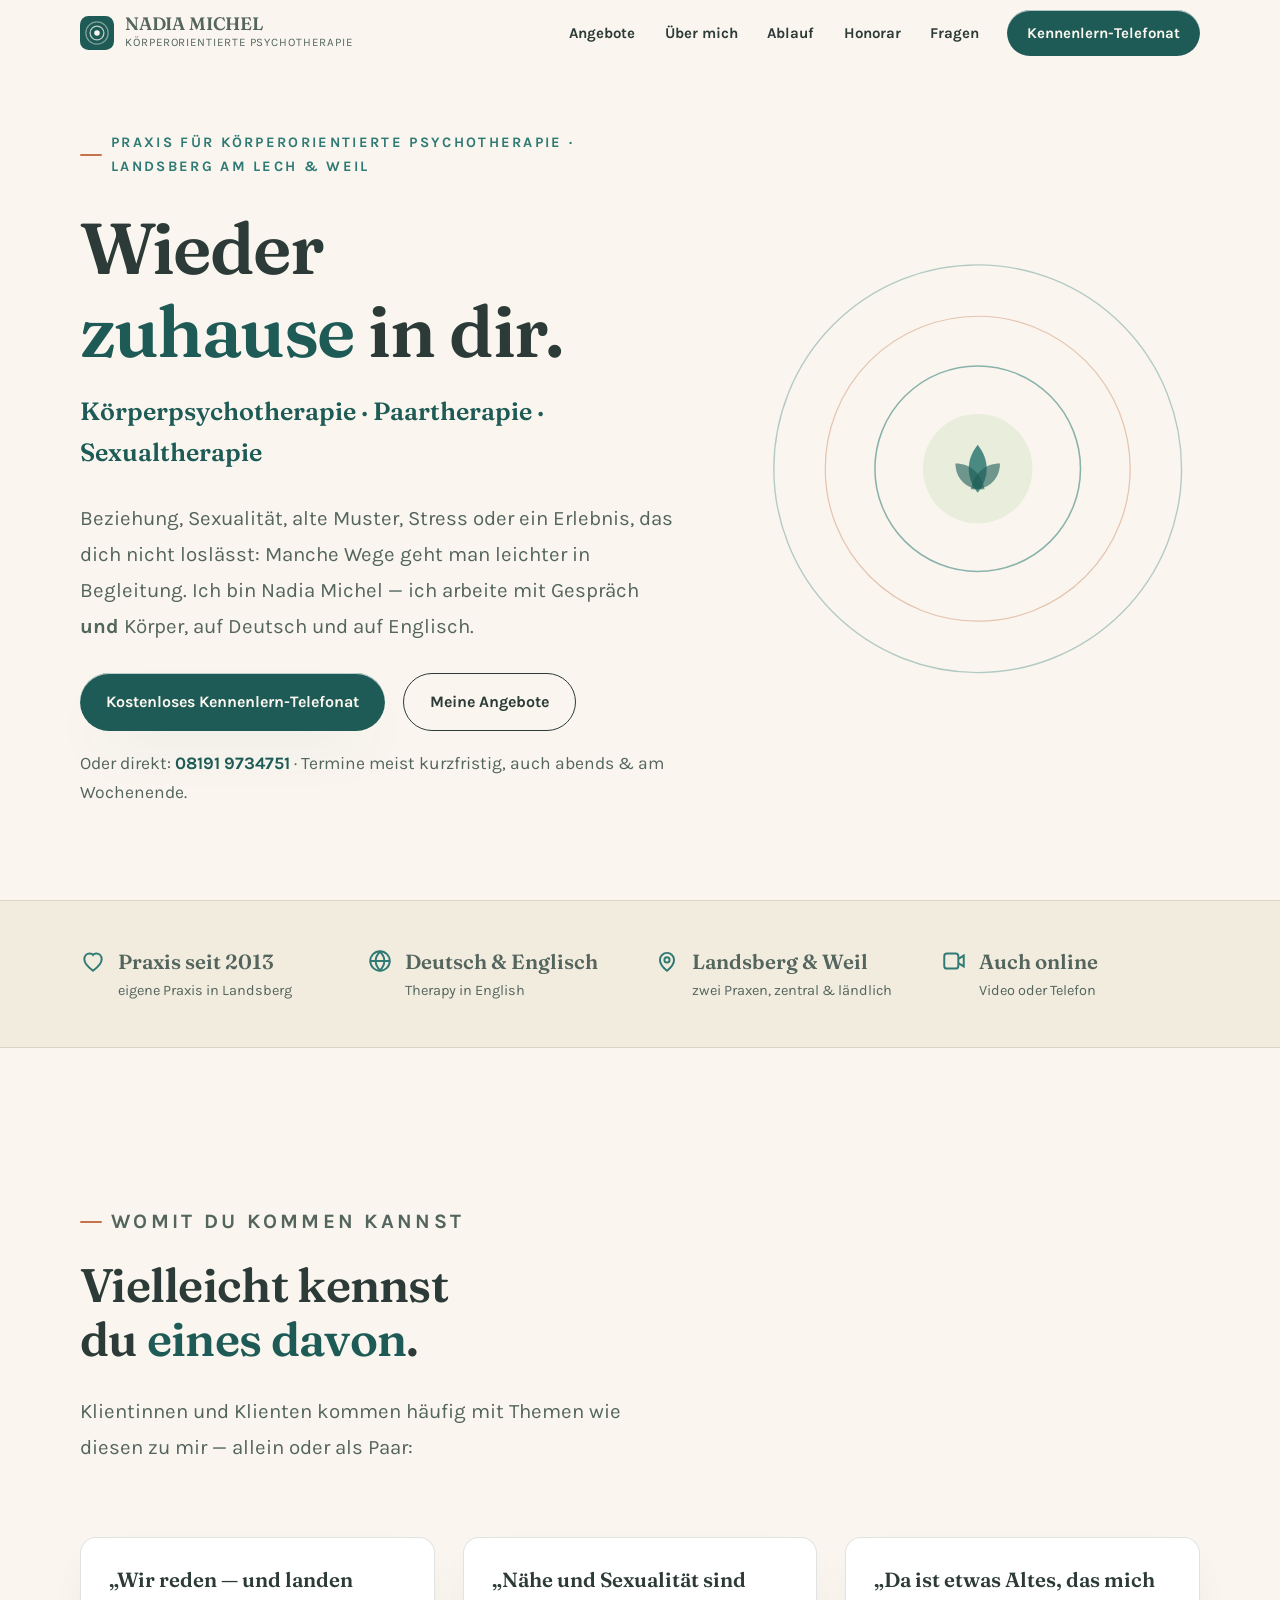
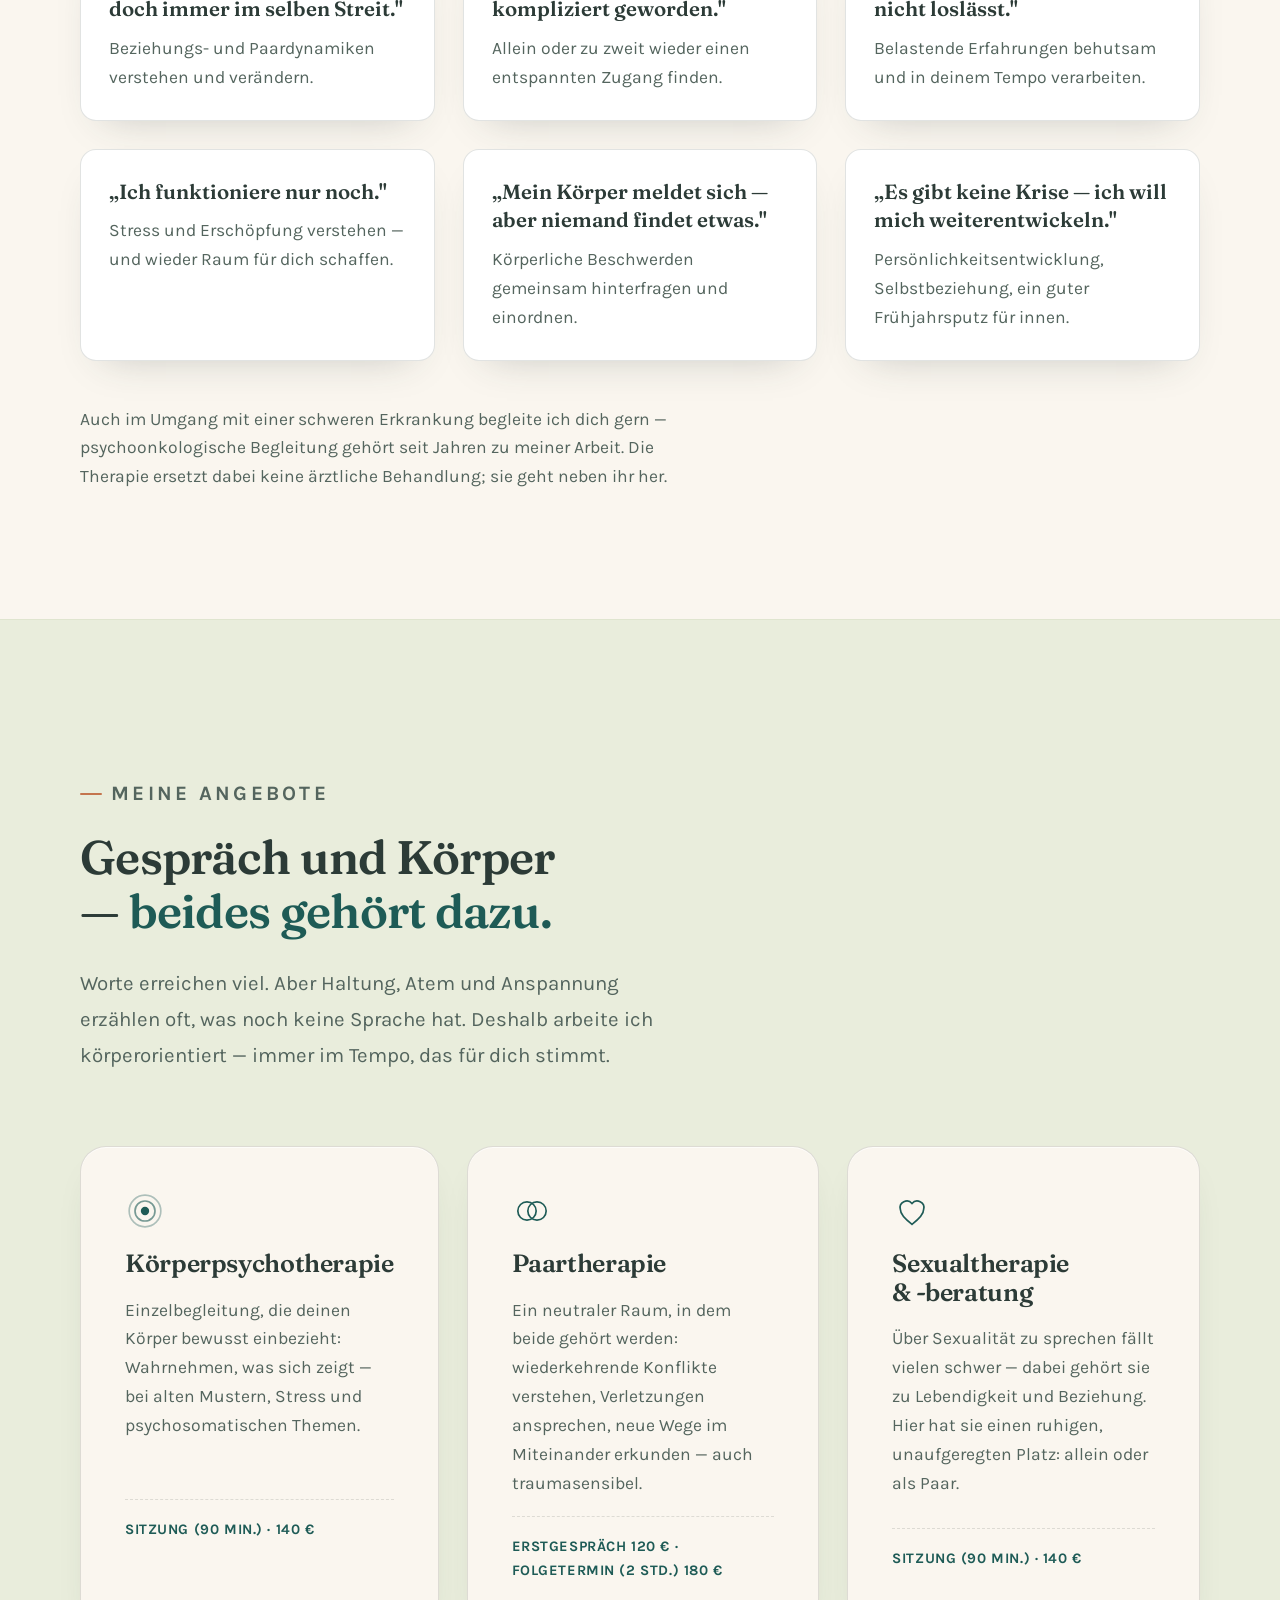
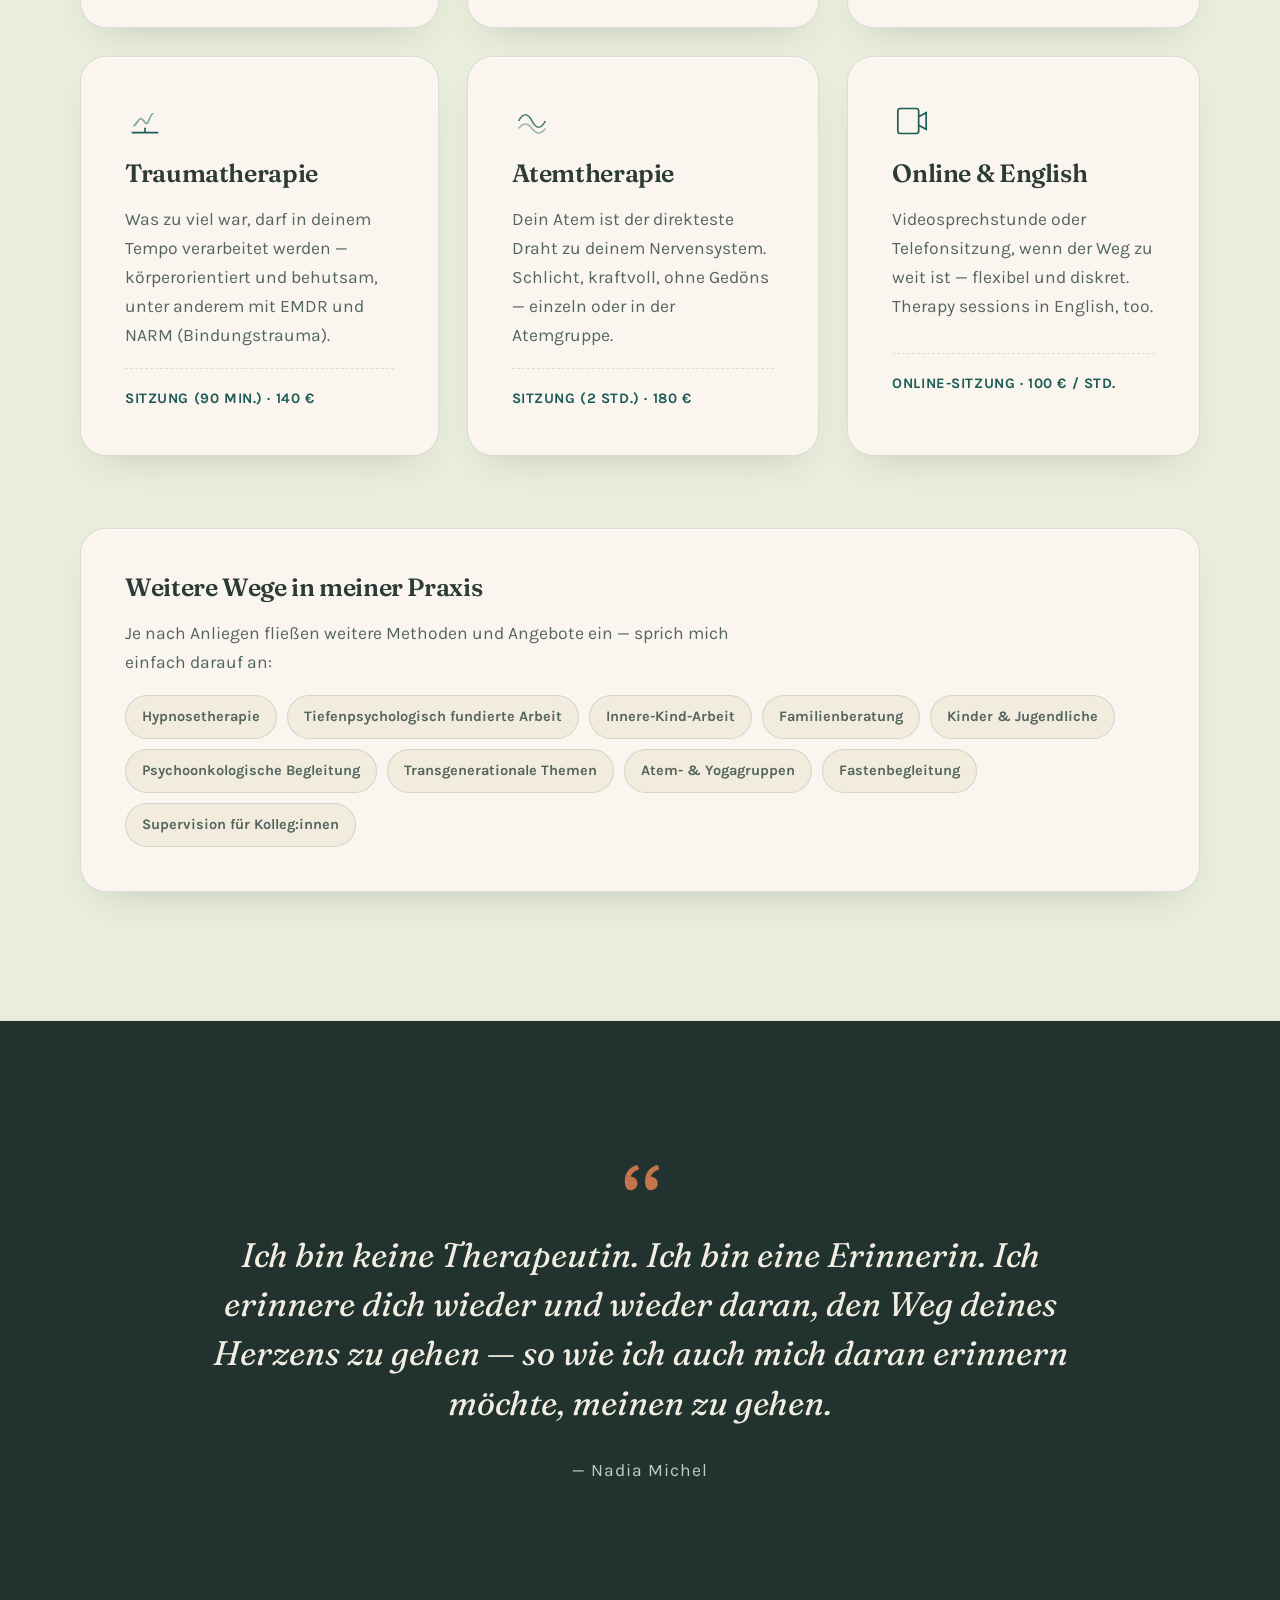
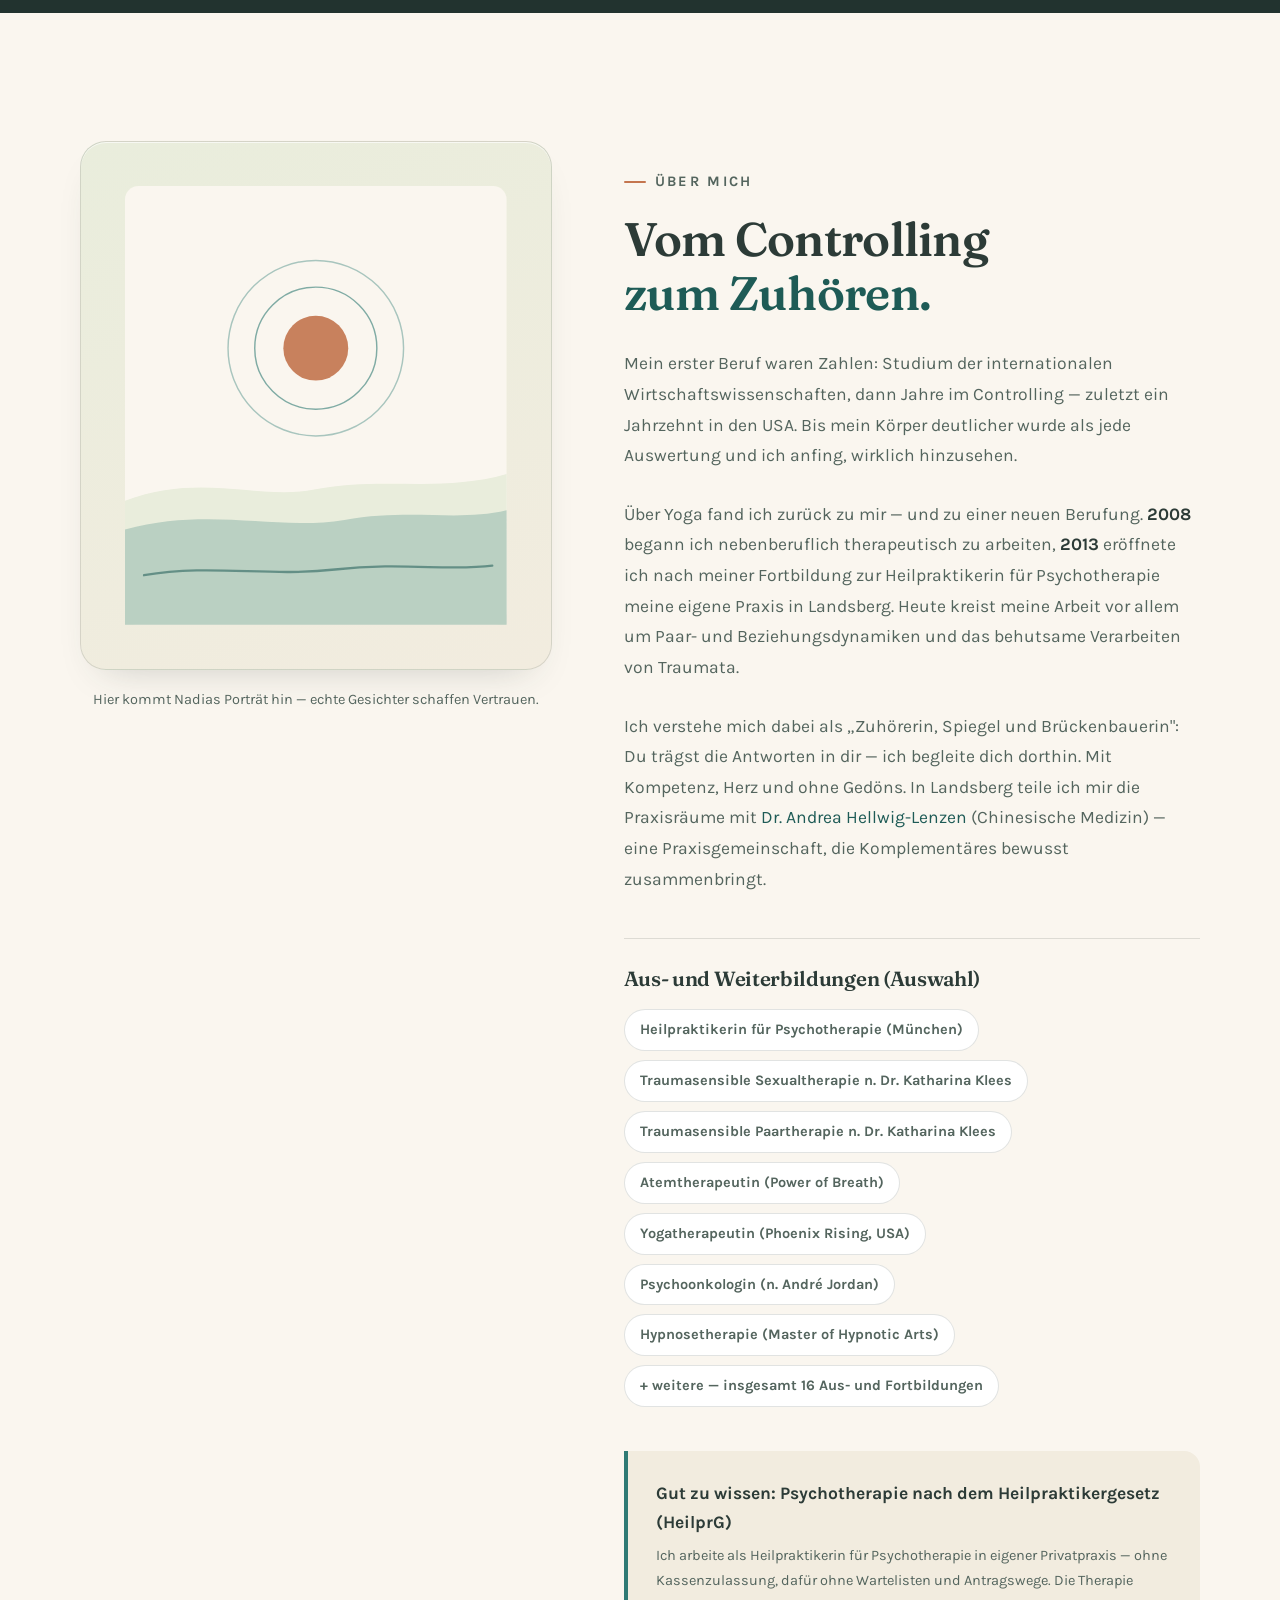
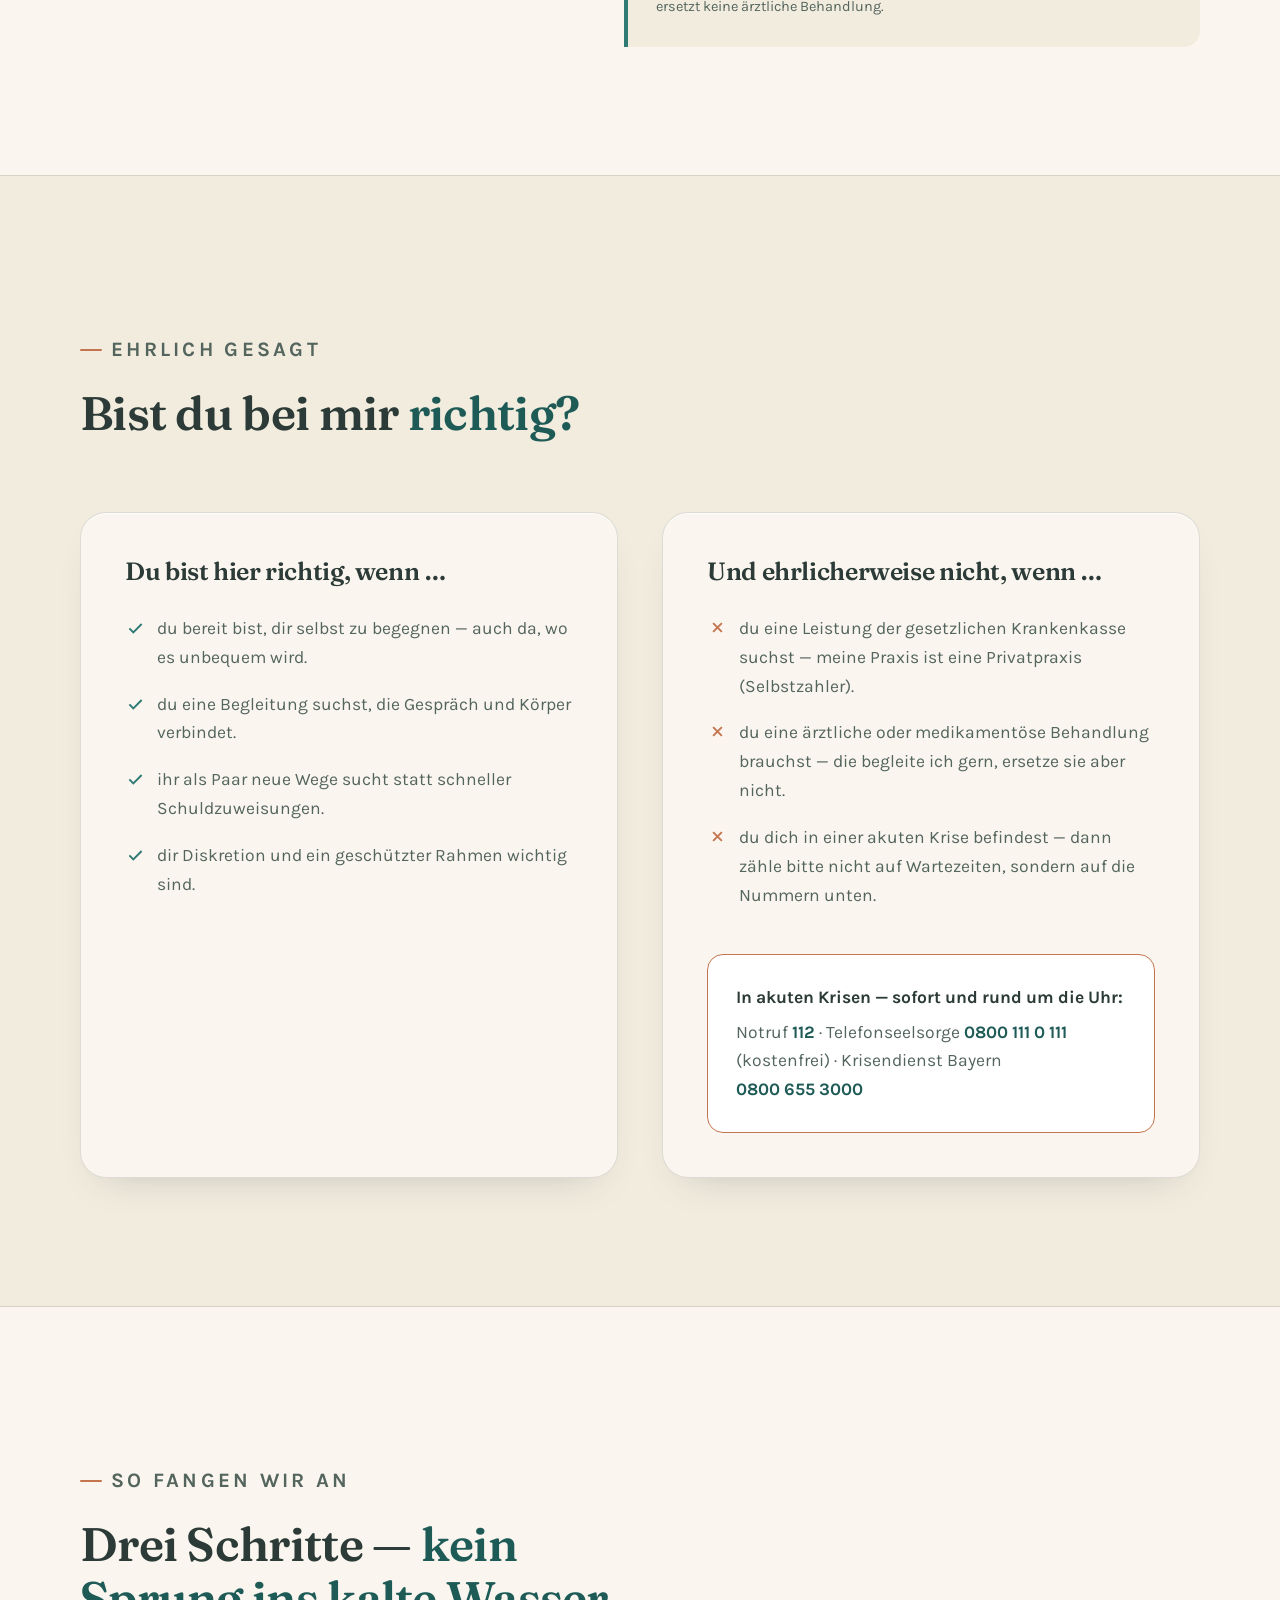
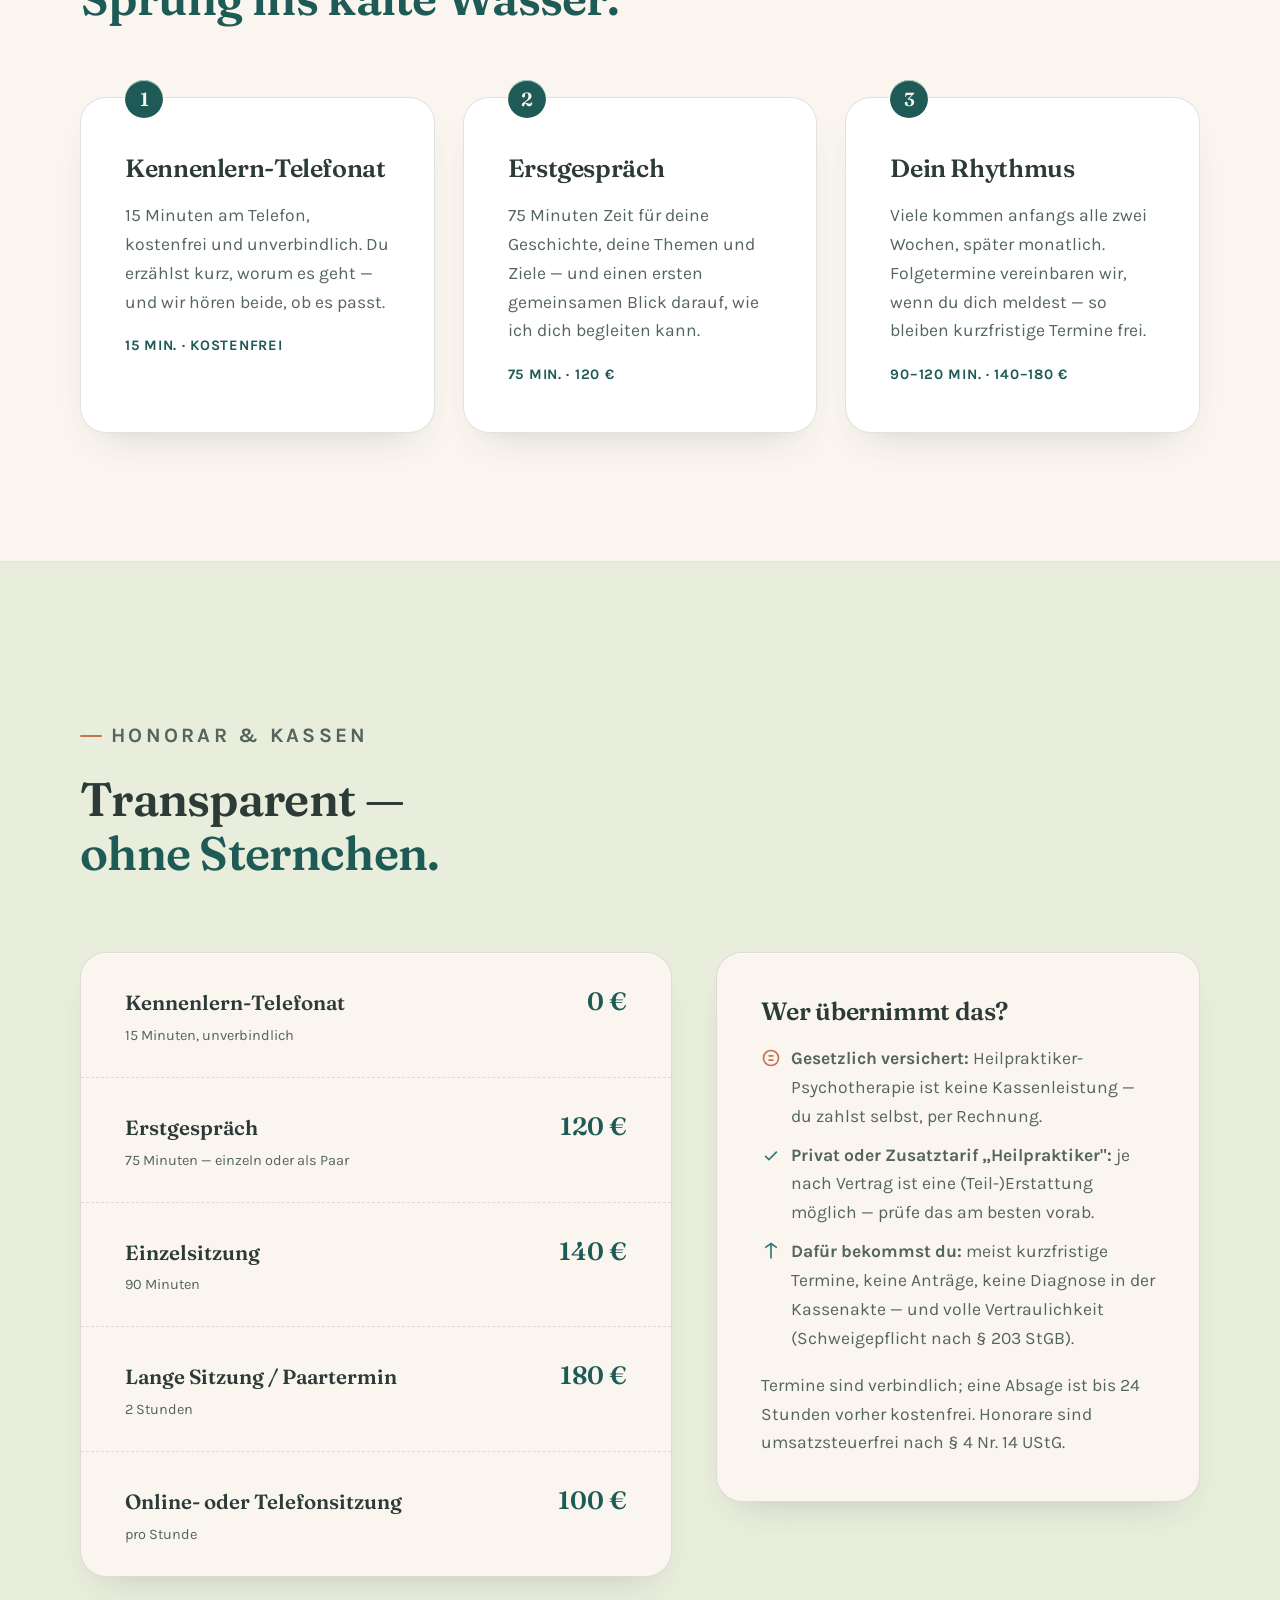
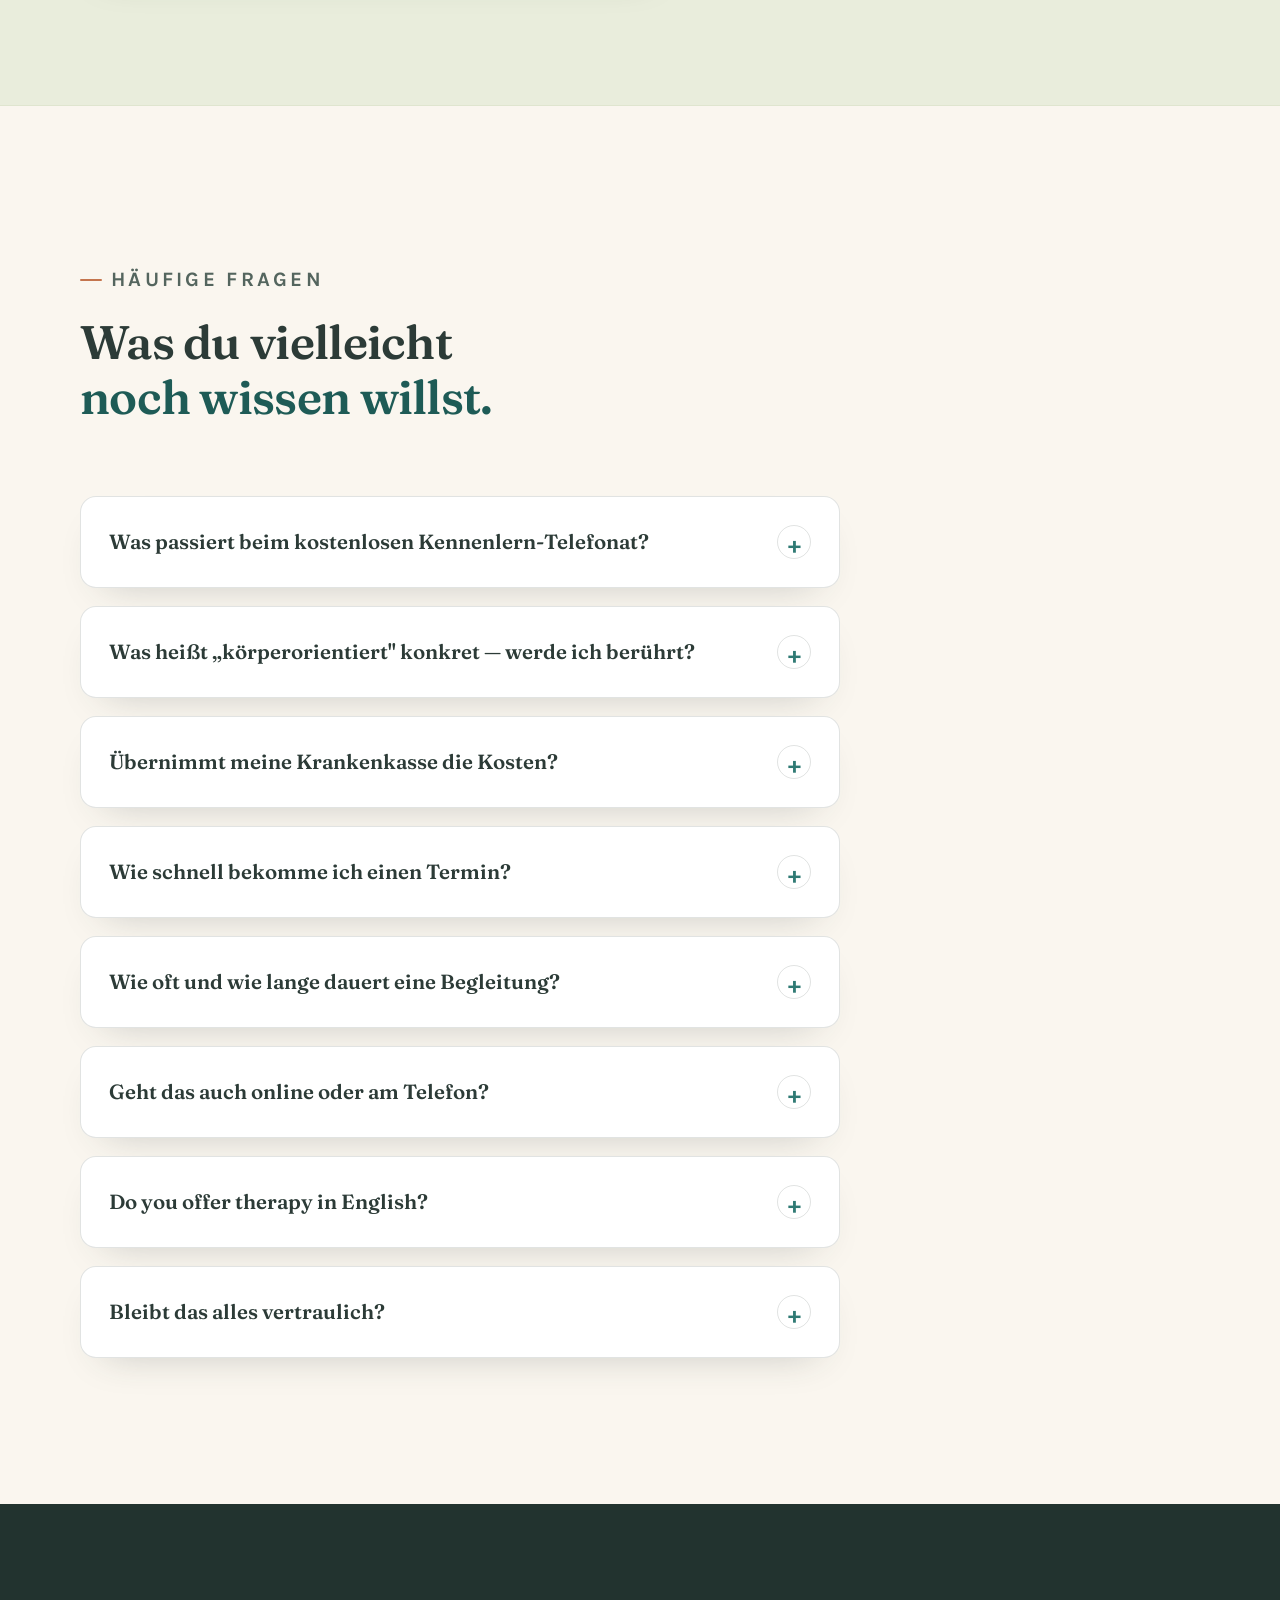
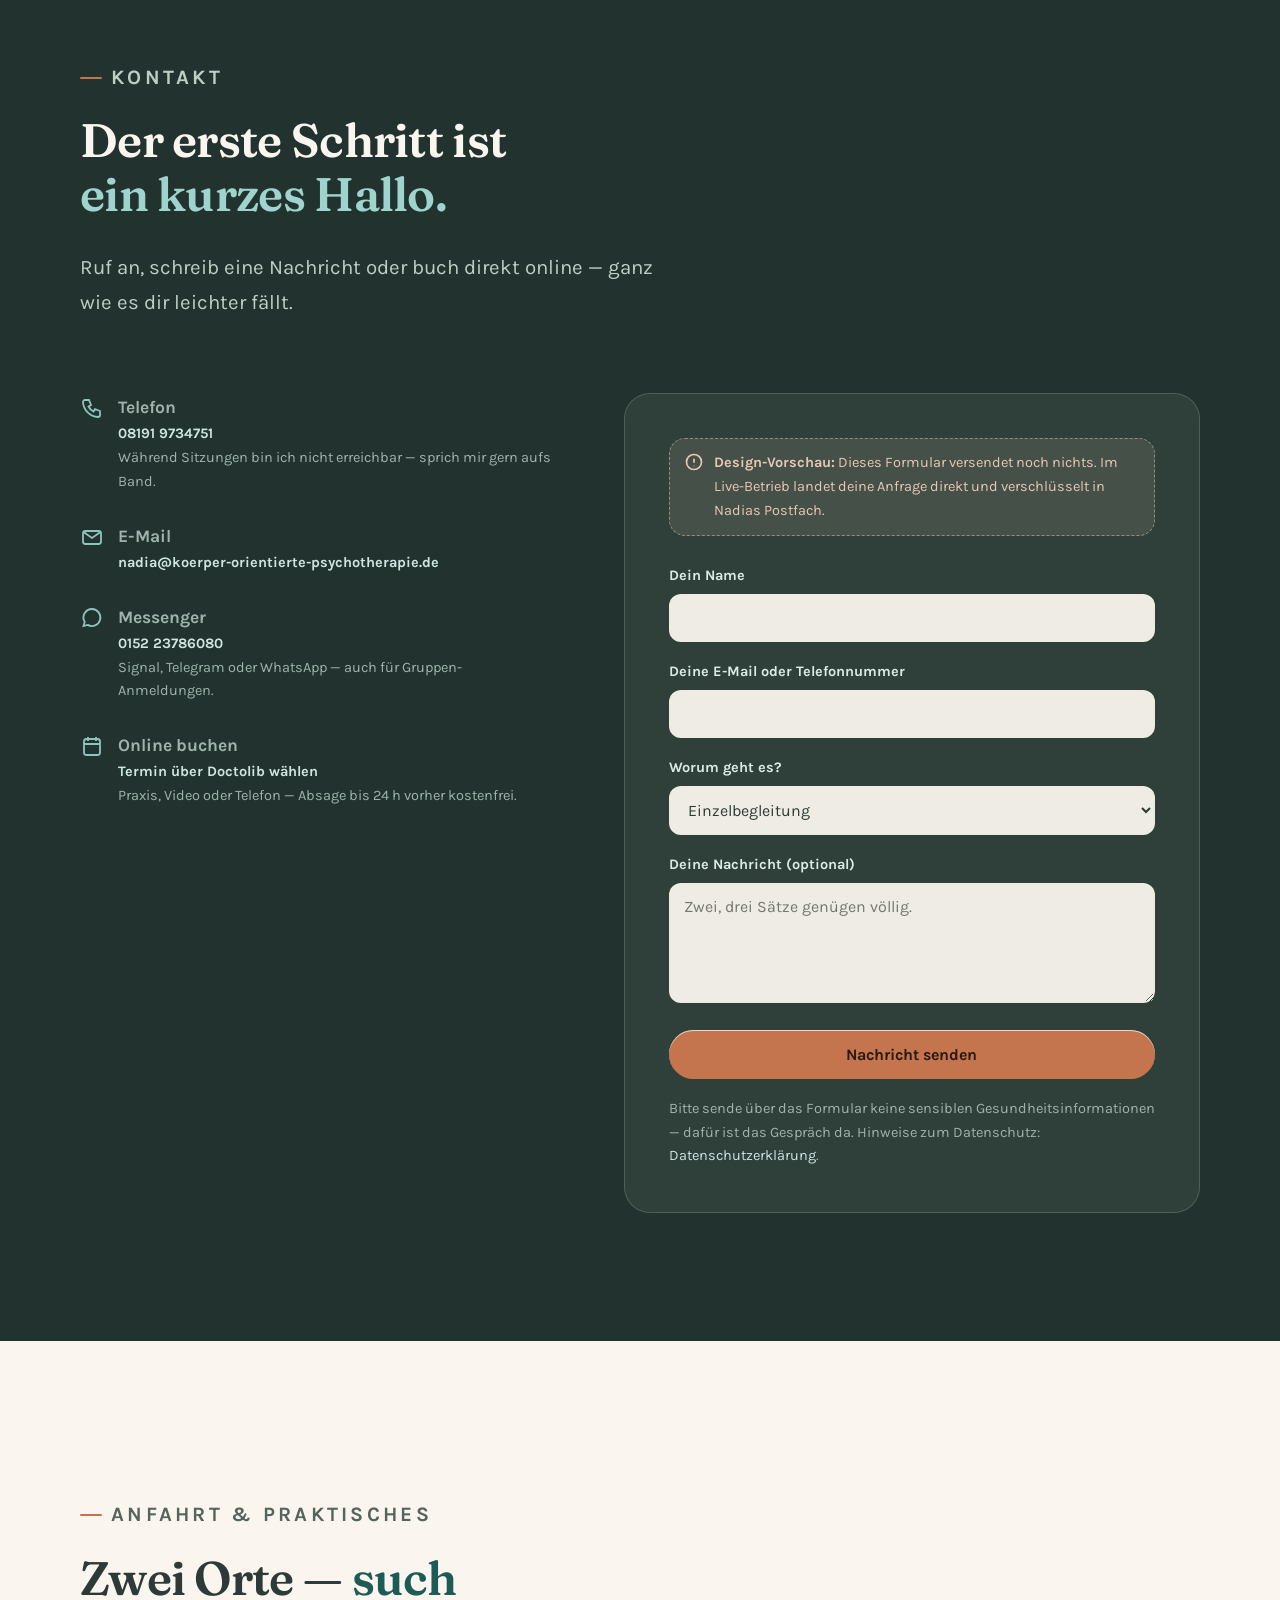
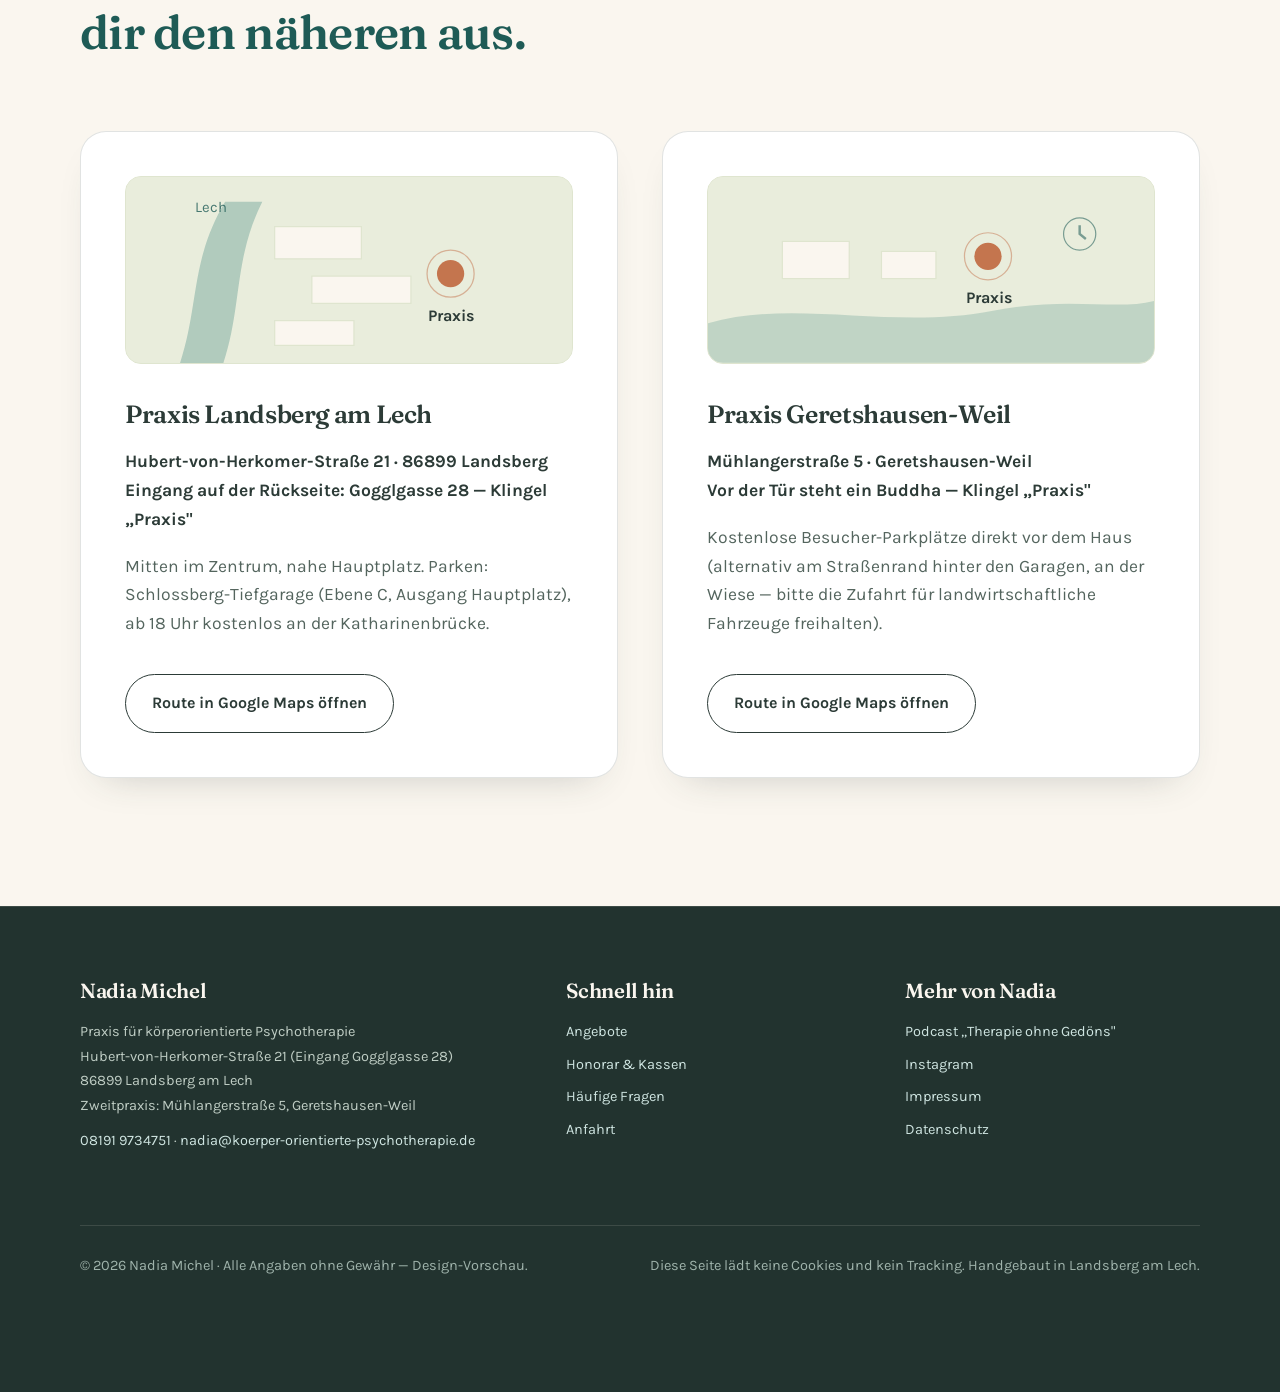
==== index.html @ 9a9c70a4 "Demo-Vorschau Nadia Michel — körperorientierte Psychotherapie Landsberg (Lechcode, DEMO/KALT)" ====
<!DOCTYPE html>
<!--
  ╔════════════════════════════════════════════════════════════════════╗
  ║  NADIA MICHEL — Praxis für körperorientierte Psychotherapie         ║
  ║  Landsberg am Lech & Geretshausen-Weil · One-Pager (DEMO)           ║
  ║  Gebaut von Lechcode · Single-File, kein Build · Stand 12.06.2026   ║
  ╠════════════════════════════════════════════════════════════════════╣
  ║  MODUS: DEMO (unbeauftragt, KALT) —                                  ║
  ║   • Texte NEU aus belegten Fakten der Altseite (kein Copy!)          ║
  ║   • keine Altseiten-Fotos (Rechte!) → SVG-Atmosphäre                 ║
  ║   • Formular = ehrliche Demo (kein Versand)                          ║
  ║   • noindex bleibt bis Beauftragung + Rechtsseiten + Freigabe        ║
  ║  Pflege-Stellen: Suche nach "HIER:"                                  ║
  ╚════════════════════════════════════════════════════════════════════╝
-->
<html lang="de">
<head>
  <meta charset="UTF-8" />
  <meta name="viewport" content="width=device-width, initial-scale=1.0" />
  <script>document.documentElement.classList.add('js');if(location.search.indexOf('foto')>-1)document.documentElement.classList.add('foto');</script>
  <!-- ENTFERNEN sobald Impressum+Datenschutz live & freigegeben -->
  <meta name="robots" content="noindex, nofollow" />
  <title>Körperpsychotherapie Landsberg · Paartherapie | Nadia Michel</title>
  <meta name="description" content="Körperorientierte Psychotherapie, Paartherapie & Sexualtherapie in Landsberg am Lech und Weil — auf Deutsch und Englisch. Kostenloses Kennenlern-Telefonat." />
  <meta property="og:title" content="Körperpsychotherapie & Paartherapie in Landsberg · Nadia Michel" />
  <meta property="og:description" content="Wieder zuhause in dir: körperorientierte Psychotherapie, Paar- und Sexualtherapie in Landsberg am Lech & Weil. Termine meist kurzfristig, auch online." />
  <meta property="og:type" content="website" />
  <meta property="og:locale" content="de_DE" />
  <!-- HIER: beim Go-Live auf echte Domain umstellen -->
  <meta property="og:url" content="https://lechcode.github.io/nadia-michel-vorschau/" />
  <meta property="og:image" content="https://lechcode.github.io/nadia-michel-vorschau/assets/og.jpg" />
  <meta name="theme-color" content="#1e5b56" />
  <link rel="icon" href="data:image/svg+xml,%3Csvg xmlns='http://www.w3.org/2000/svg' viewBox='0 0 64 64'%3E%3Crect width='64' height='64' rx='14' fill='%231e5b56'/%3E%3Ccircle cx='32' cy='32' r='21' fill='none' stroke='%23faf6ef' stroke-width='2.4' opacity='.45'/%3E%3Ccircle cx='32' cy='32' r='13' fill='none' stroke='%23faf6ef' stroke-width='2.4' opacity='.75'/%3E%3Ccircle cx='32' cy='32' r='5.2' fill='%23faf6ef'/%3E%3C/svg%3E" />
  <!-- Schriften lokal (DSGVO: keine Verbindung zu Google-Servern) -->
  <link rel="preload" href="assets/fonts/fraunces-600.woff2" as="font" type="font/woff2" crossorigin>
  <link rel="preload" href="assets/fonts/karla-regular.woff2" as="font" type="font/woff2" crossorigin>
  <link rel="preload" href="assets/fonts/karla-700.woff2" as="font" type="font/woff2" crossorigin>
  <link rel="preload" href="assets/fonts/fraunces-italic.woff2" as="font" type="font/woff2" crossorigin>
  <link rel="stylesheet" href="assets/fonts.css">
  <script type="application/ld+json">
  {
    "@context": "https://schema.org",
    "@type": "MedicalBusiness",
    "name": "Praxis für körperorientierte Psychotherapie – Nadia Michel",
    "url": "https://www.koerper-orientierte-psychotherapie.de/",
    "image": "https://lechcode.github.io/nadia-michel-vorschau/assets/og.jpg",
    "telephone": "+49 8191 9734751",
    "email": "nadia@koerper-orientierte-psychotherapie.de",
    "priceRange": "100–180 €",
    "address": [
      {"@type": "PostalAddress", "streetAddress": "Hubert-von-Herkomer-Straße 21 (Eingang Gogglgasse 28)", "postalCode": "86899", "addressLocality": "Landsberg am Lech", "addressCountry": "DE"},
      {"@type": "PostalAddress", "streetAddress": "Mühlangerstraße 5", "addressLocality": "Geretshausen-Weil", "addressCountry": "DE"}
    ],
    "areaServed": ["Landsberg am Lech", "Weil", "Kaufering", "Augsburg", "München"],
    "founder": {
      "@type": "Person",
      "name": "Nadia Michel",
      "jobTitle": "Heilpraktikerin für Psychotherapie",
      "hasCredential": {"@type": "EducationalOccupationalCredential", "name": "Heilpraktikerin, beschränkt auf das Gebiet der Psychotherapie (HeilprG)"}
    },
    "sameAs": [
      "https://www.doctolib.de/heilpraktiker-fur-psychotherapie/landsberg-am-lech/nadia-michel",
      "https://soundcloud.com/nadia-michel-828857416",
      "https://www.instagram.com/therapie_ohne_gedoens/"
    ]
  }
  </script>
  <style>
  /* ═══ 1 · TOKENS — Creme · Salbei · Teal · Terrakotta ═══ */
  :root{
    --paper:#faf6ef; --sand:#f2ecdf; --sage:#e9eddc; --sage-line:#dfe5cf;
    --ink:#2c3b37; --ink-soft:#54655e; --ink-faint:#7c8a83;
    --teal:#2f7a74; --teal-deep:#1e5b56; --teal-night:#22332f;
    --terra:#c4754e; --terra-soft:#e7c8b4;
    --line:rgba(44,59,55,.14);
    --serif:"Fraunces","Fraunces Fallback",Georgia,serif;
    --sans:"Karla","Karla Fallback",Arial,-apple-system,sans-serif;

    --step--1:clamp(13.5px, .3vw + 12.7px, 14.5px);
    --step-0:clamp(16px, .4vw + 15px, 17.5px);
    --step-1:clamp(18px, .65vw + 16.3px, 20.5px);
    --step-2:clamp(21px, 1.2vw + 17.8px, 25px);
    --step-3:clamp(25px, 2.1vw + 19px, 34px);
    --step-4:clamp(30px, 3.5vw + 18px, 47px);
    --step-5:clamp(36px, 5.8vw + 15px, 72px);
    --lh-body:1.65; --lh-relaxed:1.75; --lh-snug:1.15;
    --space-1:clamp(8px, 1vw, 12px);
    --space-2:clamp(14px, 1.6vw, 18px);
    --space-3:clamp(20px, 2.4vw, 28px);
    --space-4:clamp(30px, 3.8vw, 44px);
    --space-5:clamp(46px, 6vw, 72px);
    --space-6:clamp(68px, 10vw, 128px);
    --radius:16px; --radius-lg:26px; --radius-pill:999px;
    --nav-h:66px;
    --shadow:0 1px 0 rgba(255,255,255,.65) inset, 0 18px 40px -24px rgba(44,59,55,.28);
    --shadow-lift:0 1px 0 rgba(255,255,255,.7) inset, 0 26px 52px -26px rgba(30,91,86,.35);
    --ease:cubic-bezier(.22,.61,.36,1);
    --focus:0 0 0 3px rgba(47,122,116,.5);
  }
  *{margin:0;padding:0;box-sizing:border-box;}
  html{scroll-behavior:smooth;scroll-padding-top:calc(var(--nav-h) + 14px);}
  @media (prefers-reduced-motion: reduce){html{scroll-behavior:auto;}}
  body{background:var(--paper);color:var(--ink);font-family:var(--sans);font-size:var(--step-0);line-height:var(--lh-body);-webkit-font-smoothing:antialiased;overflow-x:hidden;}
  h1,h2,h3{font-family:var(--serif);font-weight:600;line-height:var(--lh-snug);letter-spacing:-.015em;color:var(--ink);text-wrap:balance;}
  h1 em,h2 em{font-style:normal;color:var(--teal-deep);}
  p{max-width:62ch;}
  a{color:var(--teal-deep);text-decoration:none;}
  a:hover{text-decoration:underline;text-underline-offset:3px;}
  img,svg{display:block;max-width:100%;}
  ::selection{background:rgba(47,122,116,.22);}
  :focus-visible{outline:none;box-shadow:var(--focus);border-radius:6px;}
  .wrap{width:min(1120px,92vw);margin-inline:auto;}
  section{padding:var(--space-6) 0;position:relative;}
  .sec-head{max-width:58ch;margin-bottom:var(--space-5);}
  .sec-head h2{font-size:var(--step-4);margin-top:var(--space-2);}
  .sec-head p{font-size:var(--step-1);line-height:var(--lh-relaxed);color:var(--ink-soft);margin-top:var(--space-3);}
  .eyebrow{font-weight:700;font-size:var(--step--1);letter-spacing:.16em;text-transform:uppercase;color:var(--teal);display:inline-flex;align-items:center;gap:9px;}
  .eyebrow::before{content:"";width:22px;height:2px;border-radius:2px;background:var(--terra);flex:none;}
  .skip{position:absolute;left:-9999px;top:0;background:var(--teal-deep);color:var(--paper);padding:12px 20px;border-radius:0 0 12px 0;z-index:200;font-weight:700;}
  .skip:focus{left:0;}

  /* ═══ 2 · NAV ═══ */
  .nav{position:fixed;inset:0 0 auto 0;height:var(--nav-h);z-index:100;display:flex;align-items:center;transition:background .3s var(--ease),box-shadow .3s var(--ease);}
  .nav.scrolled{background:rgba(250,246,239,.88);backdrop-filter:blur(14px);-webkit-backdrop-filter:blur(14px);box-shadow:0 1px 0 var(--line);}
  .nav .wrap{display:flex;align-items:center;gap:var(--space-3);}
  .brand{display:flex;align-items:center;gap:11px;color:var(--ink);}
  .brand:hover{text-decoration:none;}
  .brand svg{width:34px;height:34px;flex:none;}
  .brand b{font-family:var(--serif);font-weight:600;font-size:18px;letter-spacing:-.01em;line-height:1.1;display:block;}
  .brand span{display:block;font-size:11.5px;letter-spacing:.08em;text-transform:uppercase;color:var(--ink-soft);}
  .nav-links{display:flex;gap:clamp(14px,2vw,26px);margin-left:auto;align-items:center;}
  .nav-links a{color:var(--ink);font-weight:700;font-size:15px;padding:8px 2px;}
  .nav-links a:hover{color:var(--teal-deep);text-decoration:none;}
  .nav-cta{background:var(--teal-deep);color:var(--paper) !important;padding:11px 20px !important;border-radius:var(--radius-pill);box-shadow:var(--shadow);}
  .nav-cta:hover{background:var(--teal);}
  .burger{display:none;margin-left:auto;background:none;border:1px solid var(--line);border-radius:12px;width:48px;height:48px;cursor:pointer;align-items:center;justify-content:center;flex-direction:column;gap:5px;}
  .burger span{width:20px;height:2px;background:var(--ink);border-radius:2px;transition:transform .25s var(--ease),opacity .2s;}
  .menu{position:fixed;inset:0;background:var(--paper);z-index:99;display:none;flex-direction:column;align-items:center;justify-content:center;gap:clamp(14px,3vh,26px);text-align:center;}
  .menu.open{display:flex;}
  .menu a{font-family:var(--serif);font-size:var(--step-3);color:var(--ink);}
  .menu .nav-cta{font-family:var(--sans);font-size:var(--step-1);}
  body.menu-locked{overflow:hidden;}

  /* ═══ 3 · HERO ═══ */
  .hero{min-height:100svh;display:flex;align-items:center;padding:calc(var(--nav-h) + var(--space-4)) 0 var(--space-5);overflow:hidden;}
  .foto .hero{min-height:auto;}
  .hero .wrap{display:grid;grid-template-columns:1.15fr .85fr;gap:var(--space-5);align-items:center;}
  .hero-copy .eyebrow{margin-bottom:var(--space-3);}
  .hero h1{font-size:var(--step-5);letter-spacing:-.02em;}
  .hero .sub{font-family:var(--serif);font-size:var(--step-2);color:var(--teal-deep);margin-top:var(--space-2);font-weight:600;}
  .hero .lead{font-size:var(--step-1);line-height:var(--lh-relaxed);color:var(--ink-soft);margin-top:var(--space-3);max-width:54ch;}
  .hero-ctas{display:flex;flex-wrap:wrap;gap:var(--space-2);margin-top:var(--space-3);}
  .btn{display:inline-flex;align-items:center;justify-content:center;gap:10px;cursor:pointer;border:none;font-family:var(--sans);font-weight:700;font-size:16px;padding:15px 26px;border-radius:var(--radius-pill);min-height:48px;transition:transform .25s var(--ease),box-shadow .25s var(--ease),background .25s;}
  .btn-primary{background:var(--teal-deep);color:var(--paper);box-shadow:var(--shadow-lift);}
  .btn-primary:hover{background:var(--teal);transform:translateY(-2px);text-decoration:none;}
  .btn-ghost{background:transparent;color:var(--ink);border:1.5px solid var(--ink);}
  .btn-ghost:hover{border-color:var(--teal-deep);color:var(--teal-deep);transform:translateY(-2px);text-decoration:none;}
  .hero-phone{margin-top:var(--space-2);font-size:var(--step-0);color:var(--ink-soft);}
  .hero-phone a{font-weight:700;white-space:nowrap;}
  .breath-stage{position:relative;display:grid;place-items:center;}
  .breath{width:min(100%,460px);height:auto;}
  .breath .ring{transform-box:fill-box;transform-origin:center;}
  .js .breath .ring{animation:breathe 9s var(--ease) infinite;}
  .breath .r2{animation-delay:-3s !important;}
  .breath .r3{animation-delay:-6s !important;}
  @keyframes breathe{0%,100%{transform:scale(.96);opacity:.55;}50%{transform:scale(1.03);opacity:1;}}

  /* ═══ 4 · VERTRAUENSLEISTE ═══ */
  .trust{background:var(--sand);padding:var(--space-4) 0;border-block:1px solid var(--line);}
  .trust ul{list-style:none;display:grid;grid-template-columns:repeat(4,1fr);gap:var(--space-3);}
  .trust li{display:flex;align-items:flex-start;gap:12px;font-size:var(--step-0);}
  .trust li b{display:block;font-size:var(--step-1);font-family:var(--serif);font-weight:600;}
  .trust li span{color:var(--ink-soft);font-size:var(--step--1);}
  .trust svg{width:26px;height:26px;flex:none;margin-top:3px;}

  /* ═══ 5 · ANLIEGEN ═══ */
  .anliegen-grid{display:grid;grid-template-columns:repeat(3,1fr);gap:var(--space-3);}
  .anliegen-card{background:#fff;border:1px solid var(--line);border-radius:var(--radius);padding:var(--space-3);box-shadow:var(--shadow);}
  .anliegen-card p{font-family:var(--serif);font-size:var(--step-1);font-weight:600;line-height:1.4;color:var(--ink);}
  .anliegen-card span{display:block;margin-top:10px;color:var(--ink-soft);font-size:var(--step-0);}
  .anliegen-note{margin-top:var(--space-4);color:var(--ink-soft);font-size:var(--step-0);max-width:62ch;}

  /* ═══ 6 · LEISTUNGEN ═══ */
  .angebote{background:var(--sage);border-block:1px solid var(--sage-line);}
  .karten{display:grid;grid-template-columns:repeat(3,1fr);gap:var(--space-3);}
  .karte{background:var(--paper);border:1px solid var(--line);border-radius:var(--radius-lg);padding:var(--space-4);display:flex;flex-direction:column;gap:var(--space-2);box-shadow:var(--shadow);transition:transform .3s var(--ease),box-shadow .3s var(--ease);}
  .js .karte:hover{transform:translateY(-4px);box-shadow:var(--shadow-lift);}
  .karte svg{width:40px;height:40px;}
  .karte h3{font-size:var(--step-2);}
  .karte p{color:var(--ink-soft);font-size:var(--step-0);flex-grow:1;}
  .karte .preis{font-size:var(--step--1);font-weight:700;color:var(--teal-deep);letter-spacing:.04em;text-transform:uppercase;border-top:1px dashed var(--line);padding-top:var(--space-2);}
  .weitere{margin-top:var(--space-5);background:var(--paper);border:1px solid var(--line);border-radius:var(--radius-lg);padding:var(--space-4);box-shadow:var(--shadow);}
  .weitere h3{font-size:var(--step-2);margin-bottom:var(--space-2);}
  .weitere ul{list-style:none;display:flex;flex-wrap:wrap;gap:10px;margin-top:var(--space-2);}
  .weitere li{border:1px solid var(--line);border-radius:var(--radius-pill);padding:9px 16px;font-size:var(--step--1);font-weight:700;color:var(--ink-soft);background:var(--sand);}
  .weitere p{color:var(--ink-soft);font-size:var(--step-0);}

  /* ═══ 7 · FUNDSTÜCK ═══ */
  .stimme{background:var(--teal-night);color:var(--paper);text-align:center;}
  .stimme .wrap{max-width:880px;}
  .stimme svg{width:54px;height:54px;margin:0 auto var(--space-3);}
  .stimme blockquote p{font-family:var(--serif);font-style:italic;font-weight:400;font-size:var(--step-3);line-height:1.45;color:#f3eee2;max-width:100%;}
  .stimme cite{display:block;margin-top:var(--space-3);font-style:normal;font-size:var(--step-0);color:#bfcdc4;letter-spacing:.06em;}

  /* ═══ 8 · ÜBER ═══ */
  .ueber .wrap{display:grid;grid-template-columns:.9fr 1.1fr;gap:var(--space-5);align-items:start;}
  .ueber-figur{position:sticky;top:calc(var(--nav-h) + 20px);}
  .ueber-figur .rahmen{background:linear-gradient(160deg,var(--sage),var(--sand));border:1px solid var(--line);border-radius:var(--radius-lg);padding:var(--space-4);box-shadow:var(--shadow);}
  .ueber-figur svg{width:100%;height:auto;}
  .ueber-figur figcaption{margin-top:var(--space-2);font-size:var(--step--1);color:var(--ink-soft);text-align:center;}
  .ueber-text h2{font-size:var(--step-4);margin-top:var(--space-2);}
  .ueber-text p{margin-top:var(--space-3);color:var(--ink-soft);line-height:var(--lh-relaxed);}
  .ueber-text p b{color:var(--ink);}
  .quali{margin-top:var(--space-4);border-top:1px solid var(--line);padding-top:var(--space-3);}
  .quali h3{font-size:var(--step-1);margin-bottom:var(--space-2);}
  .quali ul{list-style:none;display:flex;flex-wrap:wrap;gap:9px;}
  .quali li{border:1px solid var(--line);background:#fff;border-radius:var(--radius-pill);padding:8px 15px;font-size:var(--step--1);font-weight:700;color:var(--ink-soft);}
  .hpg-box{margin-top:var(--space-4);background:var(--sand);border-left:4px solid var(--teal);border-radius:0 var(--radius) var(--radius) 0;padding:var(--space-3);}
  .hpg-box p{font-size:var(--step--1);color:var(--ink-soft);margin-top:6px;}
  .hpg-box b{font-size:var(--step-0);color:var(--ink);}

  /* ═══ 9 · RICHTIG HIER? ═══ */
  .richtig{background:var(--sand);border-block:1px solid var(--line);}
  .richtig-grid{display:grid;grid-template-columns:1fr 1fr;gap:var(--space-4);}
  .richtig-col{background:var(--paper);border:1px solid var(--line);border-radius:var(--radius-lg);padding:var(--space-4);box-shadow:var(--shadow);}
  .richtig-col h3{font-size:var(--step-2);margin-bottom:var(--space-3);}
  .richtig-col ul{list-style:none;display:grid;gap:var(--space-2);}
  .richtig-col li{display:flex;gap:11px;align-items:flex-start;color:var(--ink-soft);}
  .richtig-col li svg{width:21px;height:21px;flex:none;margin-top:3px;}
  .notfall{margin-top:var(--space-4);background:#fff;border:1.5px solid var(--terra);border-radius:var(--radius);padding:var(--space-3);}
  .notfall b{color:var(--ink);}
  .notfall p{font-size:var(--step-0);color:var(--ink-soft);margin-top:6px;max-width:100%;}
  .notfall a{white-space:nowrap;font-weight:700;}

  /* ═══ 10 · ABLAUF ═══ */
  .ablauf-grid{display:grid;grid-template-columns:repeat(3,1fr);gap:var(--space-3);counter-reset:schritt;}
  .schritt{position:relative;background:#fff;border:1px solid var(--line);border-radius:var(--radius-lg);padding:var(--space-4);box-shadow:var(--shadow);}
  .schritt::before{counter-increment:schritt;content:counter(schritt);position:absolute;top:-18px;left:var(--space-4);width:38px;height:38px;border-radius:50%;background:var(--teal-deep);color:var(--paper);font-family:var(--serif);font-weight:600;font-size:19px;display:grid;place-items:center;box-shadow:var(--shadow);}
  .schritt h3{font-size:var(--step-2);margin-top:var(--space-1);}
  .schritt p{color:var(--ink-soft);margin-top:var(--space-2);font-size:var(--step-0);}
  .schritt .meta{display:inline-block;margin-top:var(--space-2);font-size:var(--step--1);font-weight:700;color:var(--teal-deep);letter-spacing:.05em;text-transform:uppercase;}

  /* ═══ 11 · HONORAR ═══ */
  .honorar{background:var(--sage);border-block:1px solid var(--sage-line);}
  .honorar-grid{display:grid;grid-template-columns:1.1fr .9fr;gap:var(--space-4);align-items:start;}
  .preisliste{background:var(--paper);border:1px solid var(--line);border-radius:var(--radius-lg);box-shadow:var(--shadow);overflow:hidden;}
  .preisliste .zeile{display:flex;justify-content:space-between;align-items:baseline;gap:var(--space-2);padding:var(--space-3) var(--space-4);border-bottom:1px dashed var(--line);}
  .preisliste .zeile:last-child{border-bottom:none;}
  .preisliste .was b{display:block;font-family:var(--serif);font-weight:600;font-size:var(--step-1);}
  .preisliste .was span{font-size:var(--step--1);color:var(--ink-soft);}
  .preisliste .preis{font-family:var(--serif);font-weight:600;font-size:var(--step-2);color:var(--teal-deep);white-space:nowrap;font-variant-numeric:tabular-nums;}
  .kassen-box{background:var(--paper);border:1px solid var(--line);border-radius:var(--radius-lg);padding:var(--space-4);box-shadow:var(--shadow);}
  .kassen-box h3{font-size:var(--step-2);}
  .kassen-box p{color:var(--ink-soft);font-size:var(--step-0);margin-top:var(--space-2);}
  .kassen-box ul{list-style:none;margin-top:var(--space-2);display:grid;gap:10px;}
  .kassen-box li{display:flex;gap:10px;align-items:flex-start;color:var(--ink-soft);font-size:var(--step-0);}
  .kassen-box li svg{width:20px;height:20px;flex:none;margin-top:4px;}
  .honorar-fine{margin-top:var(--space-3);font-size:var(--step--1);color:var(--ink-faint);}

  /* ═══ 12 · FAQ ═══ */
  .faq-list{max-width:760px;}
  .faq-item{border:1px solid var(--line);border-radius:var(--radius);background:#fff;margin-bottom:var(--space-2);box-shadow:var(--shadow);}
  .faq-item summary{cursor:pointer;list-style:none;display:flex;justify-content:space-between;align-items:center;gap:var(--space-2);padding:var(--space-3) var(--space-3);font-family:var(--serif);font-weight:600;font-size:var(--step-1);min-height:48px;}
  .faq-item summary::-webkit-details-marker{display:none;}
  .faq-item summary::after{content:"+";font-family:var(--sans);font-size:24px;color:var(--teal);flex:none;width:32px;height:32px;display:grid;place-items:center;border:1px solid var(--line);border-radius:50%;transition:transform .25s var(--ease);}
  .faq-item[open] summary::after{transform:rotate(45deg);}
  .faq-item .antwort{padding:0 var(--space-3) var(--space-3);color:var(--ink-soft);}
  .faq-item .antwort p + p{margin-top:10px;}

  /* ═══ 13 · KONTAKT ═══ */
  .kontakt{background:var(--teal-night);color:var(--paper);}
  .kontakt .sec-head h2,.kontakt .sec-head p{color:var(--paper);}
  .kontakt .sec-head h2 em,.stimme h2 em{color:#9ed4cd;}
  .kontakt .sec-head p{color:#bfcdc4;}
  .kontakt .eyebrow{color:#8fc4be;}
  .kontakt-grid{display:grid;grid-template-columns:.9fr 1.1fr;gap:var(--space-5);align-items:start;}
  .k-info{display:grid;gap:var(--space-3);}
  .k-zeile{display:flex;gap:14px;align-items:flex-start;}
  .k-zeile svg{width:24px;height:24px;flex:none;margin-top:3px;}
  .k-zeile b{display:block;font-size:var(--step-0);}
  .k-zeile a{color:#cfe5e1;font-weight:700;}
  .k-zeile span{color:#9fb3ab;font-size:var(--step--1);display:block;}
  .form{background:rgba(250,246,239,.06);border:1px solid rgba(250,246,239,.16);border-radius:var(--radius-lg);padding:var(--space-4);}
  .demo-hinweis{display:flex;gap:10px;align-items:flex-start;background:rgba(231,200,180,.12);border:1px dashed rgba(231,200,180,.5);border-radius:var(--radius);padding:12px 14px;font-size:var(--step--1);color:#e7c8b4;margin-bottom:var(--space-3);}
  .form label{display:block;font-weight:700;font-size:var(--step--1);margin-bottom:6px;color:#dfe9e3;}
  .form input,.form select,.form textarea{width:100%;background:rgba(250,246,239,.95);border:1px solid transparent;border-radius:12px;padding:13px 14px;font-family:var(--sans);font-size:16px;color:var(--ink);margin-bottom:var(--space-2);min-height:48px;}
  .form textarea{min-height:120px;resize:vertical;}
  .form input:focus-visible,.form select:focus-visible,.form textarea:focus-visible{box-shadow:var(--focus);}
  .form .btn-primary{width:100%;background:var(--terra);color:#2b1a10;}
  .form .btn-primary:hover{background:#d2845c;}
  .form-fine{font-size:var(--step--1);color:#9fb3ab;margin-top:var(--space-2);}
  .form-fine a{color:#cfe5e1;}
  .form-status{display:none;margin-top:var(--space-2);padding:13px 15px;border-radius:12px;font-size:var(--step-0);background:rgba(143,196,190,.18);border:1px solid rgba(143,196,190,.45);color:#dff0ed;}

  /* ═══ 14 · ANFAHRT ═══ */
  .anfahrt-grid{display:grid;grid-template-columns:1fr 1fr;gap:var(--space-4);}
  .ort{background:#fff;border:1px solid var(--line);border-radius:var(--radius-lg);padding:var(--space-4);box-shadow:var(--shadow);display:flex;flex-direction:column;gap:var(--space-2);}
  .ort h3{font-size:var(--step-2);}
  .ort .adresse{font-weight:700;color:var(--ink);}
  .ort p{color:var(--ink-soft);font-size:var(--step-0);}
  .ort .hin{margin-top:auto;padding-top:var(--space-2);}
  .karte-svg{background:var(--sage);border:1px solid var(--sage-line);border-radius:var(--radius);overflow:hidden;margin-bottom:var(--space-2);}

  /* ═══ 15 · FOOTER ═══ */
  .site-footer{background:var(--teal-night);color:#bfcdc4;padding:var(--space-5) 0 calc(var(--space-4) + 70px);border-top:1px solid rgba(250,246,239,.12);}
  .site-footer .wrap{display:grid;grid-template-columns:1.2fr .8fr .8fr;gap:var(--space-4);}
  .site-footer h3{color:var(--paper);font-size:var(--step-1);margin-bottom:var(--space-2);}
  .site-footer p,.site-footer li{font-size:var(--step--1);line-height:1.7;}
  .site-footer ul{list-style:none;display:grid;gap:8px;}
  .site-footer a{color:#cfe5e1;}
  .foot-note{grid-column:1 / -1;border-top:1px solid rgba(250,246,239,.12);margin-top:var(--space-3);padding-top:var(--space-3);display:flex;flex-wrap:wrap;gap:var(--space-2);justify-content:space-between;font-size:var(--step--1);color:#9fb3ab;}

  /* ═══ 16 · STICKY MOBIL-LEISTE ═══ */
  .sticky-bar{display:none;}

  /* ═══ 17 · REVEALS & MOTION ═══ */
  .js .reveal{opacity:0;transform:translateY(18px);transition:opacity .45s var(--ease),transform .45s var(--ease);}
  .js .reveal.in{opacity:1;transform:none;}
  .js.foto .reveal{opacity:1 !important;transform:none !important;}
  @media (prefers-reduced-motion: reduce){
    .js .reveal{opacity:1;transform:none;transition:none;}
    .js .breath .ring{animation:none;}
    .btn,.karte{transition:none;}
  }

  /* ═══ 18 · RESPONSIVE ═══ */
  @media (max-width: 900px){
    .nav-links{display:none;}
    .burger{display:flex;}
    .hero .wrap{grid-template-columns:1fr;gap:var(--space-4);}
    .breath-stage{order:-1;}
    .breath{width:min(62vw,330px);margin-inline:auto;}
    .hero{padding-top:calc(var(--nav-h) + var(--space-3));}
    .trust ul{grid-template-columns:1fr 1fr;}
    .anliegen-grid,.karten,.ablauf-grid{grid-template-columns:1fr 1fr;}
    .ueber .wrap{grid-template-columns:1fr;}
    .ueber-figur{position:static;max-width:430px;}
    .richtig-grid,.honorar-grid,.kontakt-grid,.anfahrt-grid{grid-template-columns:1fr;}
    .site-footer .wrap{grid-template-columns:1fr 1fr;}
  }
  @media (max-width: 540px){
    .trust ul{grid-template-columns:1fr;}
    .anliegen-grid,.karten,.ablauf-grid{grid-template-columns:1fr;}
    .ablauf-grid{gap:var(--space-4);}
    .site-footer .wrap{grid-template-columns:1fr;}
    .hero-ctas .btn{width:100%;}
    .sticky-bar{display:grid;grid-template-columns:1fr 1fr 1fr;position:fixed;inset:auto 0 0 0;z-index:90;background:rgba(34,51,47,.97);backdrop-filter:blur(10px);padding:10px max(10px,env(safe-area-inset-left)) max(10px,env(safe-area-inset-bottom));gap:8px;}
    .sticky-bar a{display:flex;align-items:center;justify-content:center;gap:7px;min-height:48px;border-radius:12px;font-weight:700;font-size:14.5px;color:var(--paper);background:rgba(250,246,239,.1);border:1px solid rgba(250,246,239,.18);}
    .sticky-bar a.call{background:var(--terra);color:#2b1a10;border:none;}
    .sticky-bar svg{width:18px;height:18px;flex:none;}
    .site-footer{padding-bottom:calc(var(--space-4) + 84px);}
  }

  /* ═══ 19 · PRINT (Aushang: Kontakt · Honorar · Anfahrt) ═══ */
  @media print{
    .nav,.menu,.burger,.sticky-bar,.breath-stage,.hero-ctas,.form,.demo-hinweis,.stimme,.anliegen-grid,.faq-list{display:none !important;}
    body{background:#fff;color:#000;font-size:11pt;}
    section{padding:14pt 0;page-break-inside:avoid;}
    .hero{min-height:auto;padding-top:10pt;}
    .kontakt,.site-footer{background:#fff;color:#000;}
    .kontakt .sec-head h2,.kontakt .sec-head p,.k-zeile a,.k-zeile b,.site-footer a,.site-footer h3,.site-footer p,.site-footer li{color:#000;}
    a::after{content:" (" attr(href) ")";font-size:9pt;color:#444;}
    a[href^="#"]::after,.nav-cta::after{content:"";}
  }
  </style>
</head>
<body>
<a class="skip" href="#inhalt">Zum Inhalt springen</a>

<!-- ═══ NAV ═══ -->
<header class="nav" id="navbar">
  <div class="wrap">
    <a class="brand" href="#top">
      <svg viewBox="0 0 64 64" role="img" aria-label="Signet: drei atmende Kreise"><rect width="64" height="64" rx="16" fill="#1e5b56"/><circle cx="32" cy="32" r="21" fill="none" stroke="#faf6ef" stroke-width="2.4" opacity=".45"/><circle cx="32" cy="32" r="13" fill="none" stroke="#faf6ef" stroke-width="2.4" opacity=".75"/><circle cx="32" cy="32" r="5.2" fill="#faf6ef"/></svg>
      <span style="display:block"><b>Nadia Michel</b><span>Körperorientierte Psychotherapie</span></span>
    </a>
    <nav class="nav-links" aria-label="Hauptnavigation">
      <a href="#angebote">Angebote</a>
      <a href="#ueber-mich">Über mich</a>
      <a href="#ablauf">Ablauf</a>
      <a href="#honorar">Honorar</a>
      <a href="#fragen">Fragen</a>
      <a class="nav-cta" href="#kontakt">Kennenlern-Telefonat</a>
    </nav>
    <button class="burger" id="burger" aria-expanded="false" aria-controls="menu" aria-label="Menü öffnen">
      <span></span><span></span><span></span>
    </button>
  </div>
</header>
<nav class="menu" id="menu" aria-label="Mobiles Menü">
  <a href="#angebote">Angebote</a>
  <a href="#ueber-mich">Über mich</a>
  <a href="#ablauf">Ablauf</a>
  <a href="#honorar">Honorar</a>
  <a href="#fragen">Fragen</a>
  <a href="#anfahrt">Anfahrt</a>
  <a class="nav-cta btn" href="#kontakt">Kostenloses Kennenlern-Telefonat</a>
</nav>

<main id="inhalt">
<!-- ═══ HERO ═══ -->
<section class="hero" id="top">
  <div class="wrap">
    <div class="hero-copy">
      <p class="eyebrow">Praxis für körperorientierte Psychotherapie · Landsberg am Lech &amp; Weil</p>
      <h1>Wieder <em>zuhause</em> in dir.</h1>
      <p class="sub">Körperpsychotherapie · Paartherapie · Sexualtherapie</p>
      <p class="lead">Beziehung, Sexualität, alte Muster, Stress oder ein Erlebnis, das dich nicht loslässt: Manche Wege geht man leichter in Begleitung. Ich bin Nadia Michel — ich arbeite mit Gespräch <b>und</b> Körper, auf Deutsch und auf Englisch.</p>
      <div class="hero-ctas">
        <a class="btn btn-primary" href="#kontakt">Kostenloses Kennenlern-Telefonat</a>
        <a class="btn btn-ghost" href="#angebote">Meine Angebote</a>
      </div>
      <p class="hero-phone">Oder direkt: <a href="tel:+4981919734751">08191 9734751</a> · Termine meist kurzfristig, auch abends &amp; am Wochenende.</p>
    </div>
    <div class="breath-stage reveal">
      <!-- Atemkreise: das Markenmotiv — außen positioniert, innen animiert (SVG-transform-Regel) -->
      <svg class="breath" viewBox="0 0 520 520" role="img" aria-label="Ruhige, konzentrische Kreise — wie ein langsamer Atem">
        <g transform="translate(260 260)">
          <g class="ring r1"><circle r="238" fill="none" stroke="#2f7a74" stroke-width="1.6" opacity=".35"/></g>
          <g class="ring r2"><circle r="178" fill="none" stroke="#c4754e" stroke-width="1.4" opacity=".4"/></g>
          <g class="ring r3"><circle r="120" fill="none" stroke="#2f7a74" stroke-width="1.8" opacity=".55"/></g>
          <circle r="64" fill="#e9eddc"/>
          <g transform="translate(0 6)">
            <path d="M0,-34 C14,-16 14,4 0,22 C-14,4 -14,-16 0,-34 Z" fill="#2f7a74" opacity=".85"/>
            <path d="M-26,-12 C-8,-12 4,0 8,18 C-12,20 -26,6 -26,-12 Z" fill="#1e5b56" opacity=".6"/>
            <path d="M26,-12 C8,-12 -4,0 -8,18 C12,20 26,6 26,-12 Z" fill="#1e5b56" opacity=".6"/>
          </g>
        </g>
      </svg>
    </div>
  </div>
</section>

<!-- ═══ VERTRAUENSLEISTE ═══ -->
<div class="trust" role="region" aria-label="Praxis-Fakten">
  <div class="wrap">
    <ul>
      <li><svg viewBox="0 0 24 24" fill="none" stroke="#2f7a74" stroke-width="1.8" aria-hidden="true"><path d="M12 21c-4.5-3.4-8-6.6-8-10.4C4 7 6.4 5 9 5c1.3 0 2.4.6 3 1.5C12.6 5.6 13.7 5 15 5c2.6 0 5 2 5 5.6 0 3.8-3.5 7-8 10.4Z"/></svg><span><b>Praxis seit 2013</b><span>eigene Praxis in Landsberg</span></span></li>
      <li><svg viewBox="0 0 24 24" fill="none" stroke="#2f7a74" stroke-width="1.8" aria-hidden="true"><circle cx="12" cy="12" r="9"/><path d="M3.5 12h17M12 3.5c2.7 2.6 4 5.4 4 8.5s-1.3 5.9-4 8.5c-2.7-2.6-4-5.4-4-8.5s1.3-5.9 4-8.5Z"/></svg><span><b>Deutsch &amp; Englisch</b><span>Therapy in English</span></span></li>
      <li><svg viewBox="0 0 24 24" fill="none" stroke="#2f7a74" stroke-width="1.8" aria-hidden="true"><path d="M12 21s-6.5-5.3-6.5-10A6.5 6.5 0 0 1 12 4.5 6.5 6.5 0 0 1 18.5 11c0 4.7-6.5 10-6.5 10Z"/><circle cx="12" cy="11" r="2.4"/></svg><span><b>Landsberg &amp; Weil</b><span>zwei Praxen, zentral &amp; ländlich</span></span></li>
      <li><svg viewBox="0 0 24 24" fill="none" stroke="#2f7a74" stroke-width="1.8" aria-hidden="true"><rect x="3" y="5" width="13" height="14" rx="2.5"/><path d="m16 10 5-3v10l-5-3"/></svg><span><b>Auch online</b><span>Video oder Telefon</span></span></li>
    </ul>
  </div>
</div>

<!-- ═══ ANLIEGEN ═══ -->
<section id="anliegen">
  <div class="wrap">
    <div class="sec-head reveal">
      <p class="eyebrow">Womit du kommen kannst</p>
      <h2>Vielleicht kennst du <em>eines davon</em>.</h2>
      <p>Klientinnen und Klienten kommen häufig mit Themen wie diesen zu mir — allein oder als Paar:</p>
    </div>
    <div class="anliegen-grid">
      <div class="anliegen-card reveal"><p>„Wir reden — und landen doch immer im selben Streit."</p><span>Beziehungs- und Paardynamiken verstehen und verändern.</span></div>
      <div class="anliegen-card reveal"><p>„Nähe und Sexualität sind kompliziert geworden."</p><span>Allein oder zu zweit wieder einen entspannten Zugang finden.</span></div>
      <div class="anliegen-card reveal"><p>„Da ist etwas Altes, das mich nicht loslässt."</p><span>Belastende Erfahrungen behutsam und in deinem Tempo verarbeiten.</span></div>
      <div class="anliegen-card reveal"><p>„Ich funktioniere nur noch."</p><span>Stress und Erschöpfung verstehen — und wieder Raum für dich schaffen.</span></div>
      <div class="anliegen-card reveal"><p>„Mein Körper meldet sich — aber niemand findet etwas."</p><span>Körperliche Beschwerden gemeinsam hinterfragen und einordnen.</span></div>
      <div class="anliegen-card reveal"><p>„Es gibt keine Krise — ich will mich weiterentwickeln."</p><span>Persönlichkeitsentwicklung, Selbstbeziehung, ein guter Frühjahrsputz für innen.</span></div>
    </div>
    <p class="anliegen-note reveal">Auch im Umgang mit einer schweren Erkrankung begleite ich dich gern — psychoonkologische Begleitung gehört seit Jahren zu meiner Arbeit. Die Therapie ersetzt dabei keine ärztliche Behandlung; sie geht neben ihr her.</p>
  </div>
</section>

<!-- ═══ LEISTUNGEN ═══ -->
<section class="angebote" id="angebote">
  <div class="wrap">
    <div class="sec-head reveal">
      <p class="eyebrow">Meine Angebote</p>
      <h2>Gespräch und Körper — <em>beides gehört dazu.</em></h2>
      <p>Worte erreichen viel. Aber Haltung, Atem und Anspannung erzählen oft, was noch keine Sprache hat. Deshalb arbeite ich körperorientiert — immer im Tempo, das für dich stimmt.</p>
    </div>
    <div class="karten">
      <article class="karte reveal">
        <svg viewBox="0 0 48 48" fill="none" stroke="#1e5b56" stroke-width="2" aria-hidden="true"><circle cx="24" cy="24" r="19" opacity=".35"/><circle cx="24" cy="24" r="12" opacity=".6"/><circle cx="24" cy="24" r="5" fill="#1e5b56" stroke="none"/></svg>
        <h3>Körperpsychotherapie</h3>
        <p>Einzelbegleitung, die deinen Körper bewusst einbezieht: Wahrnehmen, was sich zeigt — bei alten Mustern, Stress und psychosomatischen Themen.</p>
        <p class="preis">Sitzung (90 Min.) · 140 €</p>
      </article>
      <article class="karte reveal">
        <svg viewBox="0 0 48 48" fill="none" stroke="#1e5b56" stroke-width="2" aria-hidden="true"><circle cx="18" cy="24" r="11"/><circle cx="30" cy="24" r="11"/></svg>
        <h3>Paartherapie</h3>
        <p>Ein neutraler Raum, in dem beide gehört werden: wiederkehrende Konflikte verstehen, Verletzungen ansprechen, neue Wege im Miteinander erkunden — auch traumasensibel.</p>
        <p class="preis">Erstgespräch 120 € · Folgetermin (2 Std.) 180 €</p>
      </article>
      <article class="karte reveal">
        <svg viewBox="0 0 48 48" fill="none" stroke="#1e5b56" stroke-width="2" aria-hidden="true"><path d="M24 40c-8-6-14-11.5-14-18A8 8 0 0 1 24 15a8 8 0 0 1 14 7c0 6.5-6 12-14 18Z"/></svg>
        <h3>Sexualtherapie &amp; -beratung</h3>
        <p>Über Sexualität zu sprechen fällt vielen schwer — dabei gehört sie zu Lebendigkeit und Beziehung. Hier hat sie einen ruhigen, unaufgeregten Platz: allein oder als Paar.</p>
        <p class="preis">Sitzung (90 Min.) · 140 €</p>
      </article>
      <article class="karte reveal">
        <svg viewBox="0 0 48 48" fill="none" stroke="#1e5b56" stroke-width="2" aria-hidden="true"><path d="M10 30c4-1 6-9 9-9s4 6 7 6 4-12 8-12" opacity=".55"/><path d="M8 38h32M24 38v-6"/></svg>
        <h3>Traumatherapie</h3>
        <p>Was zu viel war, darf in deinem Tempo verarbeitet werden — körperorientiert und behutsam, unter anderem mit EMDR und NARM (Bindungstrauma).</p>
        <p class="preis">Sitzung (90 Min.) · 140 €</p>
      </article>
      <article class="karte reveal">
        <svg viewBox="0 0 48 48" fill="none" stroke="#1e5b56" stroke-width="2" aria-hidden="true"><path d="M8 24c5-10 11-10 16 0s11 10 16 0" opacity=".8"/><path d="M8 33c5-7 11-7 16 0s11 7 16 0" opacity=".4"/></svg>
        <h3>Atemtherapie</h3>
        <p>Dein Atem ist der direkteste Draht zu deinem Nervensystem. Schlicht, kraftvoll, ohne Gedöns — einzeln oder in der Atemgruppe.</p>
        <p class="preis">Sitzung (2 Std.) · 180 €</p>
      </article>
      <article class="karte reveal">
        <svg viewBox="0 0 48 48" fill="none" stroke="#1e5b56" stroke-width="2" aria-hidden="true"><rect x="7" y="9" width="25" height="30" rx="3"/><path d="m32 19 9-5v20l-9-5"/></svg>
        <h3>Online &amp; English</h3>
        <p>Videosprechstunde oder Telefonsitzung, wenn der Weg zu weit ist — flexibel und diskret. Therapy sessions in English, too.</p>
        <p class="preis">Online-Sitzung · 100 € / Std.</p>
      </article>
    </div>
    <div class="weitere reveal">
      <h3>Weitere Wege in meiner Praxis</h3>
      <p>Je nach Anliegen fließen weitere Methoden und Angebote ein — sprich mich einfach darauf an:</p>
      <ul>
        <li>Hypnosetherapie</li><li>Tiefenpsychologisch fundierte Arbeit</li><li>Innere-Kind-Arbeit</li><li>Familienberatung</li><li>Kinder &amp; Jugendliche</li><li>Psychoonkologische Begleitung</li><li>Transgenerationale Themen</li><li>Atem- &amp; Yogagruppen</li><li>Fastenbegleitung</li><li>Supervision für Kolleg:innen</li>
      </ul>
    </div>
  </div>
</section>

<!-- ═══ FUNDSTÜCK ═══ -->
<section class="stimme" id="stimme">
  <div class="wrap reveal">
    <svg viewBox="0 0 64 64" role="img" aria-label="Anführungszeichen"><path d="M14 38c0-10 6-17 15-19l2 5c-6 2-9 5-10 9 4 0 8 3 8 8 0 4.5-3.5 8-8 8s-7-4-7-11Zm24 0c0-10 6-17 15-19l2 5c-6 2-9 5-10 9 4 0 8 3 8 8 0 4.5-3.5 8-8 8s-7-4-7-11Z" fill="#c4754e"/></svg>
    <blockquote>
      <p>Ich bin keine Therapeutin. Ich bin eine Erinnerin. Ich erinnere dich wieder und wieder daran, den Weg deines Herzens zu gehen — so wie ich auch mich daran erinnern möchte, meinen zu gehen.</p>
      <cite>— Nadia Michel</cite>
    </blockquote>
  </div>
</section>

<!-- ═══ ÜBER MICH ═══ -->
<section class="ueber" id="ueber-mich">
  <div class="wrap">
    <figure class="ueber-figur reveal">
      <div class="rahmen">
        <!-- HIER: nach Freigabe durch echtes Porträt ersetzen (Foto-Rechte klären!) -->
        <svg viewBox="0 0 400 460" role="img" aria-label="Platzhalter-Illustration: Sonne über ruhigen Hügeln am Lech">
          <rect width="400" height="460" rx="14" fill="#faf6ef"/>
          <circle cx="200" cy="170" r="92" fill="none" stroke="#2f7a74" stroke-width="1.5" opacity=".4"/>
          <circle cx="200" cy="170" r="64" fill="none" stroke="#2f7a74" stroke-width="1.5" opacity=".6"/>
          <circle cx="200" cy="170" r="34" fill="#c4754e" opacity=".9"/>
          <path d="M0,330 C80,300 140,330 200,318 C270,304 330,322 400,302 L400,460 L0,460 Z" fill="#e9eddc"/>
          <path d="M0,360 C90,336 160,362 230,350 C300,338 350,352 400,340 L400,460 L0,460 Z" fill="#2f7a74" opacity=".25"/>
          <path d="M20,408 C90,396 150,410 220,402 C290,394 340,404 385,398" fill="none" stroke="#1e5b56" stroke-width="2.4" opacity=".55" stroke-linecap="round"/>
        </svg>
      </div>
      <figcaption>Hier kommt Nadias Porträt hin — echte Gesichter schaffen Vertrauen.</figcaption>
    </figure>
    <div class="ueber-text">
      <p class="eyebrow reveal">Über mich</p>
      <h2 class="reveal">Vom Controlling <em>zum Zuhören.</em></h2>
      <p class="reveal">Mein erster Beruf waren Zahlen: Studium der internationalen Wirtschaftswissenschaften, dann Jahre im Controlling — zuletzt ein Jahrzehnt in den USA. Bis mein Körper deutlicher wurde als jede Auswertung und ich anfing, wirklich hinzusehen.</p>
      <p class="reveal">Über Yoga fand ich zurück zu mir — und zu einer neuen Berufung. <b>2008</b> begann ich nebenberuflich therapeutisch zu arbeiten, <b>2013</b> eröffnete ich nach meiner Fortbildung zur Heilpraktikerin für Psychotherapie meine eigene Praxis in Landsberg. Heute kreist meine Arbeit vor allem um Paar- und Beziehungsdynamiken und das behutsame Verarbeiten von Traumata.</p>
      <p class="reveal">Ich verstehe mich dabei als „Zuhörerin, Spiegel und Brückenbauerin": Du trägst die Antworten in dir — ich begleite dich dorthin. Mit Kompetenz, Herz und ohne Gedöns. In Landsberg teile ich mir die Praxisräume mit <a href="https://chinesische-medizin-landsberg.de" rel="noopener">Dr. Andrea Hellwig-Lenzen</a> (Chinesische Medizin) — eine Praxisgemeinschaft, die Komplementäres bewusst zusammenbringt.</p>
      <div class="quali reveal">
        <h3>Aus- und Weiterbildungen (Auswahl)</h3>
        <ul>
          <li>Heilpraktikerin für Psychotherapie (München)</li>
          <li>Traumasensible Sexualtherapie n. Dr. Katharina Klees</li>
          <li>Traumasensible Paartherapie n. Dr. Katharina Klees</li>
          <li>Atemtherapeutin (Power of Breath)</li>
          <li>Yogatherapeutin (Phoenix Rising, USA)</li>
          <li>Psychoonkologin (n. André Jordan)</li>
          <li>Hypnosetherapie (Master of Hypnotic Arts)</li>
          <li>+ weitere — insgesamt 16 Aus- und Fortbildungen</li>
        </ul>
      </div>
      <div class="hpg-box reveal">
        <b>Gut zu wissen: Psychotherapie nach dem Heilpraktikergesetz (HeilprG)</b>
        <p>Ich arbeite als Heilpraktikerin für Psychotherapie in eigener Privatpraxis — ohne Kassenzulassung, dafür ohne Wartelisten und Antragswege. Die Therapie ersetzt keine ärztliche Behandlung.</p>
      </div>
    </div>
  </div>
</section>

<!-- ═══ RICHTIG HIER? ═══ -->
<section class="richtig" id="richtig">
  <div class="wrap">
    <div class="sec-head reveal">
      <p class="eyebrow">Ehrlich gesagt</p>
      <h2>Bist du bei mir <em>richtig?</em></h2>
    </div>
    <div class="richtig-grid">
      <div class="richtig-col reveal">
        <h3>Du bist hier richtig, wenn …</h3>
        <ul>
          <li><svg viewBox="0 0 24 24" fill="none" stroke="#2f7a74" stroke-width="2.2" aria-hidden="true"><path d="m5 13 4.5 4.5L19 8"/></svg>du bereit bist, dir selbst zu begegnen — auch da, wo es unbequem wird.</li>
          <li><svg viewBox="0 0 24 24" fill="none" stroke="#2f7a74" stroke-width="2.2" aria-hidden="true"><path d="m5 13 4.5 4.5L19 8"/></svg>du eine Begleitung suchst, die Gespräch und Körper verbindet.</li>
          <li><svg viewBox="0 0 24 24" fill="none" stroke="#2f7a74" stroke-width="2.2" aria-hidden="true"><path d="m5 13 4.5 4.5L19 8"/></svg>ihr als Paar neue Wege sucht statt schneller Schuldzuweisungen.</li>
          <li><svg viewBox="0 0 24 24" fill="none" stroke="#2f7a74" stroke-width="2.2" aria-hidden="true"><path d="m5 13 4.5 4.5L19 8"/></svg>dir Diskretion und ein geschützter Rahmen wichtig sind.</li>
        </ul>
      </div>
      <div class="richtig-col reveal">
        <h3>Und ehrlicherweise nicht, wenn …</h3>
        <ul>
          <li><svg viewBox="0 0 24 24" fill="none" stroke="#c4754e" stroke-width="2.2" aria-hidden="true"><path d="M7 7l10 10M17 7L7 17"/></svg>du eine Leistung der gesetzlichen Krankenkasse suchst — meine Praxis ist eine Privatpraxis (Selbstzahler).</li>
          <li><svg viewBox="0 0 24 24" fill="none" stroke="#c4754e" stroke-width="2.2" aria-hidden="true"><path d="M7 7l10 10M17 7L7 17"/></svg>du eine ärztliche oder medikamentöse Behandlung brauchst — die begleite ich gern, ersetze sie aber nicht.</li>
          <li><svg viewBox="0 0 24 24" fill="none" stroke="#c4754e" stroke-width="2.2" aria-hidden="true"><path d="M7 7l10 10M17 7L7 17"/></svg>du dich in einer akuten Krise befindest — dann zähle bitte nicht auf Wartezeiten, sondern auf die Nummern unten.</li>
        </ul>
        <div class="notfall">
          <b>In akuten Krisen — sofort und rund um die Uhr:</b>
          <p>Notruf <a href="tel:112">112</a> · Telefonseelsorge <a href="tel:08001110111">0800 111 0 111</a> (kostenfrei) · Krisendienst Bayern <a href="tel:08006553000">0800 655 3000</a></p>
        </div>
      </div>
    </div>
  </div>
</section>

<!-- ═══ ABLAUF ═══ -->
<section id="ablauf">
  <div class="wrap">
    <div class="sec-head reveal">
      <p class="eyebrow">So fangen wir an</p>
      <h2>Drei Schritte — <em>kein Sprung ins kalte Wasser.</em></h2>
    </div>
    <div class="ablauf-grid">
      <div class="schritt reveal">
        <h3>Kennenlern-Telefonat</h3>
        <p>15 Minuten am Telefon, kostenfrei und unverbindlich. Du erzählst kurz, worum es geht — und wir hören beide, ob es passt.</p>
        <span class="meta">15 Min. · kostenfrei</span>
      </div>
      <div class="schritt reveal">
        <h3>Erstgespräch</h3>
        <p>75 Minuten Zeit für deine Geschichte, deine Themen und Ziele — und einen ersten gemeinsamen Blick darauf, wie ich dich begleiten kann.</p>
        <span class="meta">75 Min. · 120 €</span>
      </div>
      <div class="schritt reveal">
        <h3>Dein Rhythmus</h3>
        <p>Viele kommen anfangs alle zwei Wochen, später monatlich. Folgetermine vereinbaren wir, wenn du dich meldest — so bleiben kurzfristige Termine frei.</p>
        <span class="meta">90–120 Min. · 140–180 €</span>
      </div>
    </div>
  </div>
</section>

<!-- ═══ HONORAR ═══ -->
<section class="honorar" id="honorar">
  <div class="wrap">
    <div class="sec-head reveal">
      <p class="eyebrow">Honorar &amp; Kassen</p>
      <h2>Transparent — <em>ohne Sternchen.</em></h2>
    </div>
    <div class="honorar-grid">
      <div class="preisliste reveal">
        <!-- HIER: Preise ändern (Quelle: AGB/Leistungsseiten der Altseite) -->
        <div class="zeile"><span class="was"><b>Kennenlern-Telefonat</b><span>15 Minuten, unverbindlich</span></span><span class="preis">0 €</span></div>
        <div class="zeile"><span class="was"><b>Erstgespräch</b><span>75 Minuten — einzeln oder als Paar</span></span><span class="preis">120 €</span></div>
        <div class="zeile"><span class="was"><b>Einzelsitzung</b><span>90 Minuten</span></span><span class="preis">140 €</span></div>
        <div class="zeile"><span class="was"><b>Lange Sitzung / Paartermin</b><span>2 Stunden</span></span><span class="preis">180 €</span></div>
        <div class="zeile"><span class="was"><b>Online- oder Telefonsitzung</b><span>pro Stunde</span></span><span class="preis">100 €</span></div>
      </div>
      <div class="kassen-box reveal">
        <h3>Wer übernimmt das?</h3>
        <ul>
          <li><svg viewBox="0 0 24 24" fill="none" stroke="#c4754e" stroke-width="2" aria-hidden="true"><circle cx="12" cy="12" r="9"/><path d="M9 9.5h6M9 14.5h6"/></svg><span><b>Gesetzlich versichert:</b> Heilpraktiker-Psychotherapie ist keine Kassenleistung — du zahlst selbst, per Rechnung.</span></li>
          <li><svg viewBox="0 0 24 24" fill="none" stroke="#2f7a74" stroke-width="2" aria-hidden="true"><path d="m5 13 4.5 4.5L19 8"/></svg><span><b>Privat oder Zusatztarif „Heilpraktiker":</b> je nach Vertrag ist eine (Teil-)Erstattung möglich — prüfe das am besten vorab.</span></li>
          <li><svg viewBox="0 0 24 24" fill="none" stroke="#2f7a74" stroke-width="2" aria-hidden="true"><path d="M12 3v18M5 8l7-5 7 5"/></svg><span><b>Dafür bekommst du:</b> meist kurzfristige Termine, keine Anträge, keine Diagnose in der Kassenakte — und volle Vertraulichkeit (Schweigepflicht nach § 203 StGB).</span></li>
        </ul>
        <p class="honorar-fine">Termine sind verbindlich; eine Absage ist bis 24 Stunden vorher kostenfrei. Honorare sind umsatzsteuerfrei nach § 4 Nr. 14 UStG.</p>
      </div>
    </div>
  </div>
</section>

<!-- ═══ FAQ ═══ -->
<section id="fragen">
  <div class="wrap">
    <div class="sec-head reveal">
      <p class="eyebrow">Häufige Fragen</p>
      <h2>Was du vielleicht <em>noch wissen willst.</em></h2>
    </div>
    <div class="faq-list">
      <details class="faq-item reveal"><summary>Was passiert beim kostenlosen Kennenlern-Telefonat?</summary><div class="antwort"><p>Wir telefonieren etwa 15 Minuten: Du erzählst in Ruhe, worum es dir geht, und kannst alle Fragen stellen. Danach entscheidest du — ohne jede Verpflichtung —, ob du ein Erstgespräch möchtest.</p></div></details>
      <details class="faq-item reveal"><summary>Was heißt „körperorientiert" konkret — werde ich berührt?</summary><div class="antwort"><p>Körperorientiert heißt zuerst: Wir nehmen neben dem Gespräch auch wahr, was dein Körper erzählt — Atem, Haltung, Anspannung. Wie wir arbeiten, stimmen wir gemeinsam ab; nichts geschieht ohne dein ausdrückliches Einverständnis.</p></div></details>
      <details class="faq-item reveal"><summary>Übernimmt meine Krankenkasse die Kosten?</summary><div class="antwort"><p>Die gesetzliche Kasse erstattet Heilpraktiker-Psychotherapie nicht — meine Praxis ist eine Privatpraxis. Private Versicherungen und Zusatztarife „Heilpraktiker für Psychotherapie" erstatten je nach Vertrag ganz oder teilweise; das klärst du am besten vorab mit deiner Versicherung.</p></div></details>
      <details class="faq-item reveal"><summary>Wie schnell bekomme ich einen Termin?</summary><div class="antwort"><p>Meist kurzfristig — je nach Bedarf auch abends oder am Wochenende. Folgetermine vereinbare ich bewusst erst, wenn du dich wieder meldest: So bleiben Zeiten frei für Menschen, die schnell Unterstützung brauchen.</p></div></details>
      <details class="faq-item reveal"><summary>Wie oft und wie lange dauert eine Begleitung?</summary><div class="antwort"><p>Das bestimmst du. Viele Klientinnen und Klienten kommen anfangs alle zwei Wochen und vergrößern die Abstände dann auf einmal im Monat oder seltener — so bleiben auch die Kosten überschaubar.</p></div></details>
      <details class="faq-item reveal"><summary>Geht das auch online oder am Telefon?</summary><div class="antwort"><p>Ja. Du kannst eine Videosprechstunde über Doctolib buchen — oder wir telefonieren, denn fürs Spüren und Wahrnehmen braucht es nicht zwingend ein Bild. Auch der Wechsel zwischen online und vor Ort funktioniert gut.</p></div></details>
      <details class="faq-item reveal"><summary>Do you offer therapy in English?</summary><div class="antwort"><p>Yes — I offer all sessions in English or German, in Landsberg, in Weil or online. Just mention your preferred language when you get in touch.</p></div></details>
      <details class="faq-item reveal"><summary>Bleibt das alles vertraulich?</summary><div class="antwort"><p>Ja. Ich unterliege der Schweigepflicht nach § 203 StGB — auch gegenüber Angehörigen und Versicherungen. Auskünfte und Bescheinigungen erhältst ausschließlich du selbst; Aufzeichnungen der Sitzungen gibt es nicht.</p></div></details>
    </div>
  </div>
</section>

<!-- ═══ KONTAKT ═══ -->
<section class="kontakt" id="kontakt">
  <div class="wrap">
    <div class="sec-head reveal">
      <p class="eyebrow">Kontakt</p>
      <h2>Der erste Schritt ist <em>ein kurzes Hallo.</em></h2>
      <p>Ruf an, schreib eine Nachricht oder buch direkt online — ganz wie es dir leichter fällt.</p>
    </div>
    <div class="kontakt-grid">
      <div class="k-info reveal">
        <div class="k-zeile"><svg viewBox="0 0 24 24" fill="none" stroke="#8fc4be" stroke-width="1.8" aria-hidden="true"><path d="M5 4h4l2 5-2.5 1.5a12 12 0 0 0 5 5L15 13l5 2v4a2 2 0 0 1-2 2A16 16 0 0 1 3 6a2 2 0 0 1 2-2Z"/></svg><span><b>Telefon</b><a href="tel:+4981919734751">08191 9734751</a><span>Während Sitzungen bin ich nicht erreichbar — sprich mir gern aufs Band.</span></span></div>
        <div class="k-zeile"><svg viewBox="0 0 24 24" fill="none" stroke="#8fc4be" stroke-width="1.8" aria-hidden="true"><rect x="3" y="6" width="18" height="13" rx="2.5"/><path d="m3.5 7 8.5 6 8.5-6"/></svg><span><b>E-Mail</b><a href="mailto:nadia@koerper-orientierte-psychotherapie.de">nadia@koerper-orientierte-psychotherapie.de</a></span></div>
        <div class="k-zeile"><svg viewBox="0 0 24 24" fill="none" stroke="#8fc4be" stroke-width="1.8" aria-hidden="true"><path d="M12 3a8.5 8.5 0 0 0-7.3 12.9L3.5 20l4.2-1.1A8.5 8.5 0 1 0 12 3Z"/></svg><span><b>Messenger</b><a href="tel:+4915223786080">0152 23786080</a><span>Signal, Telegram oder WhatsApp — auch für Gruppen-Anmeldungen.</span></span></div>
        <div class="k-zeile"><svg viewBox="0 0 24 24" fill="none" stroke="#8fc4be" stroke-width="1.8" aria-hidden="true"><rect x="4" y="5" width="16" height="16" rx="2.5"/><path d="M8 3v4M16 3v4M4 10h16"/></svg><span><b>Online buchen</b><a href="https://www.doctolib.de/heilpraktiker-fur-psychotherapie/landsberg-am-lech/nadia-michel" rel="noopener">Termin über Doctolib wählen</a><span>Praxis, Video oder Telefon — Absage bis 24 h vorher kostenfrei.</span></span></div>
      </div>
      <form class="form reveal" id="demo-form" novalidate>
        <p class="demo-hinweis"><svg viewBox="0 0 24 24" width="20" height="20" fill="none" stroke="#e7c8b4" stroke-width="2" aria-hidden="true" style="flex:none;margin-top:1px"><circle cx="12" cy="12" r="9"/><path d="M12 8v5M12 16.5v.5"/></svg><span><b>Design-Vorschau:</b> Dieses Formular versendet noch nichts. Im Live-Betrieb landet deine Anfrage direkt und verschlüsselt in Nadias Postfach.</span></p>
        <label for="f-name">Dein Name</label>
        <input id="f-name" name="name" type="text" autocomplete="name" required>
        <label for="f-mail">Deine E-Mail oder Telefonnummer</label>
        <input id="f-mail" name="kontakt" type="text" autocomplete="email" required>
        <label for="f-thema">Worum geht es?</label>
        <select id="f-thema" name="thema">
          <option>Einzelbegleitung</option>
          <option>Paartherapie</option>
          <option>Sexualtherapie / -beratung</option>
          <option>Traumatherapie</option>
          <option>Etwas anderes / weiß ich noch nicht</option>
        </select>
        <label for="f-msg">Deine Nachricht (optional)</label>
        <textarea id="f-msg" name="nachricht" placeholder="Zwei, drei Sätze genügen völlig."></textarea>
        <button class="btn btn-primary" type="submit">Nachricht senden</button>
        <p class="form-fine">Bitte sende über das Formular keine sensiblen Gesundheitsinformationen — dafür ist das Gespräch da. Hinweise zum Datenschutz: <a href="datenschutz.html">Datenschutzerklärung</a>.</p>
        <p class="form-status" id="form-ok" role="status">Angekommen. Im Live-Betrieb läge deine Nachricht jetzt in Nadias Postfach — bis dahin: einmal tief ein- und wieder ausatmen.</p>
      </form>
    </div>
  </div>
</section>

<!-- ═══ ANFAHRT ═══ -->
<section id="anfahrt">
  <div class="wrap">
    <div class="sec-head reveal">
      <p class="eyebrow">Anfahrt &amp; Praktisches</p>
      <h2>Zwei Orte — <em>such dir den näheren aus.</em></h2>
    </div>
    <div class="anfahrt-grid">
      <div class="ort reveal">
        <div class="karte-svg">
          <svg viewBox="0 0 360 150" role="img" aria-label="Stilisierte Karte: Praxis Landsberg nahe Hauptplatz, am Lech">
            <rect width="360" height="150" fill="#e9eddc"/>
            <path d="M40,160 C60,110 50,70 80,20 L110,20 C85,70 95,110 75,160 Z" fill="#2f7a74" opacity=".3"/>
            <path d="M120 40h70v26h-70zM150 80h80v22h-80zM120 116h64v20h-64z" fill="#faf6ef" stroke="#dfe5cf"/>
            <circle cx="262" cy="78" r="11" fill="#c4754e"/>
            <circle cx="262" cy="78" r="19" fill="none" stroke="#c4754e" opacity=".5"/>
            <text x="244" y="116" font-family="Karla,Arial" font-size="13" font-weight="700" fill="#2c3b37">Praxis</text>
            <text x="56" y="28" font-family="Karla,Arial" font-size="12" fill="#1e5b56" opacity=".8">Lech</text>
          </svg>
        </div>
        <h3>Praxis Landsberg am Lech</h3>
        <p class="adresse">Hubert-von-Herkomer-Straße 21 · 86899 Landsberg<br>Eingang auf der Rückseite: <b>Gogglgasse 28</b> — Klingel „Praxis"</p>
        <p>Mitten im Zentrum, nahe Hauptplatz. Parken: Schlossberg-Tiefgarage (Ebene C, Ausgang Hauptplatz), ab 18 Uhr kostenlos an der Katharinenbrücke.</p>
        <p class="hin"><a class="btn btn-ghost" href="https://maps.google.com/?q=Gogglgasse+28,+86899+Landsberg+am+Lech" rel="noopener">Route in Google Maps öffnen</a></p>
      </div>
      <div class="ort reveal">
        <div class="karte-svg">
          <svg viewBox="0 0 360 150" role="img" aria-label="Stilisierte Karte: Praxis Weil, Mühlangerstraße, mit Wiese und Parkplätzen">
            <rect width="360" height="150" fill="#e9eddc"/>
            <path d="M0,118 C70,98 150,124 230,108 C290,96 330,108 360,100 L360,150 L0,150 Z" fill="#2f7a74" opacity=".22"/>
            <path d="M60 52h54v30h-54zM140 60h44v22h-44z" fill="#faf6ef" stroke="#dfe5cf"/>
            <circle cx="226" cy="64" r="11" fill="#c4754e"/>
            <circle cx="226" cy="64" r="19" fill="none" stroke="#c4754e" opacity=".5"/>
            <text x="208" y="102" font-family="Karla,Arial" font-size="13" font-weight="700" fill="#2c3b37">Praxis</text>
            <circle cx="300" cy="46" r="13" fill="none" stroke="#1e5b56" opacity=".55"/>
            <path d="M300 39v7l5 4" fill="none" stroke="#1e5b56" opacity=".55" stroke-width="2"/>
          </svg>
        </div>
        <h3>Praxis Geretshausen-Weil</h3>
        <p class="adresse">Mühlangerstraße 5 · Geretshausen-Weil<br>Vor der Tür steht ein Buddha — Klingel „Praxis"</p>
        <p>Kostenlose Besucher-Parkplätze direkt vor dem Haus (alternativ am Straßenrand hinter den Garagen, an der Wiese — bitte die Zufahrt für landwirtschaftliche Fahrzeuge freihalten).</p>
        <p class="hin"><a class="btn btn-ghost" href="https://maps.google.com/?q=M%C3%BChlangerstra%C3%9Fe+5,+Weil+Geretshausen" rel="noopener">Route in Google Maps öffnen</a></p>
      </div>
    </div>
  </div>
</section>
</main>

<!-- ═══ FOOTER ═══ -->
<footer class="site-footer">
  <div class="wrap">
    <div>
      <h3>Nadia Michel</h3>
      <!-- HIER: NAP-Daten (identisch mit Google Business Profil halten!) -->
      <p>Praxis für körperorientierte Psychotherapie<br>Hubert-von-Herkomer-Straße 21 (Eingang Gogglgasse 28)<br>86899 Landsberg am Lech<br>Zweitpraxis: Mühlangerstraße 5, Geretshausen-Weil</p>
      <p style="margin-top:10px"><a href="tel:+4981919734751">08191 9734751</a> · <a href="mailto:nadia@koerper-orientierte-psychotherapie.de">nadia@koerper-orientierte-psychotherapie.de</a></p>
    </div>
    <div>
      <h3>Schnell hin</h3>
      <ul>
        <li><a href="#angebote">Angebote</a></li>
        <li><a href="#honorar">Honorar &amp; Kassen</a></li>
        <li><a href="#fragen">Häufige Fragen</a></li>
        <li><a href="#anfahrt">Anfahrt</a></li>
      </ul>
    </div>
    <div>
      <h3>Mehr von Nadia</h3>
      <ul>
        <li><a href="https://soundcloud.com/nadia-michel-828857416" rel="noopener">Podcast „Therapie ohne Gedöns"</a></li>
        <li><a href="https://www.instagram.com/therapie_ohne_gedoens/" rel="noopener">Instagram</a></li>
        <li><a href="impressum.html">Impressum</a></li>
        <li><a href="datenschutz.html">Datenschutz</a></li>
      </ul>
    </div>
    <div class="foot-note">
      <span>© <span id="jahr">2026</span> Nadia Michel · Alle Angaben ohne Gewähr — Design-Vorschau.</span>
      <span>Diese Seite lädt keine Cookies und kein Tracking. Handgebaut in Landsberg am Lech.</span>
    </div>
  </div>
</footer>

<!-- ═══ STICKY MOBIL-LEISTE ═══ -->
<nav class="sticky-bar" aria-label="Schnellkontakt">
  <a class="call" href="tel:+4981919734751"><svg viewBox="0 0 24 24" fill="none" stroke="currentColor" stroke-width="2" aria-hidden="true"><path d="M5 4h4l2 5-2.5 1.5a12 12 0 0 0 5 5L15 13l5 2v4a2 2 0 0 1-2 2A16 16 0 0 1 3 6a2 2 0 0 1 2-2Z"/></svg>Anrufen</a>
  <a href="https://www.doctolib.de/heilpraktiker-fur-psychotherapie/landsberg-am-lech/nadia-michel" rel="noopener"><svg viewBox="0 0 24 24" fill="none" stroke="currentColor" stroke-width="2" aria-hidden="true"><rect x="4" y="5" width="16" height="16" rx="2.5"/><path d="M8 3v4M16 3v4M4 10h16"/></svg>Termin</a>
  <a href="#anfahrt"><svg viewBox="0 0 24 24" fill="none" stroke="currentColor" stroke-width="2" aria-hidden="true"><path d="M12 21s-6.5-5.3-6.5-10A6.5 6.5 0 0 1 12 4.5 6.5 6.5 0 0 1 18.5 11c0 4.7-6.5 10-6.5 10Z"/><circle cx="12" cy="11" r="2.4"/></svg>Anfahrt</a>
</nav>

<script>
(function(){
  "use strict";
  /* Nav-Blur ab Scroll */
  var nav=document.getElementById('navbar');
  var onScroll=function(){nav.classList.toggle('scrolled',window.scrollY>10);};
  window.addEventListener('scroll',onScroll,{passive:true});onScroll();

  /* Burger / Fullscreen-Menü */
  var burger=document.getElementById('burger'),menu=document.getElementById('menu');
  function closeMenu(){menu.classList.remove('open');burger.setAttribute('aria-expanded','false');burger.setAttribute('aria-label','Menü öffnen');document.body.classList.remove('menu-locked');}
  burger.addEventListener('click',function(){
    var open=menu.classList.toggle('open');
    burger.setAttribute('aria-expanded',open?'true':'false');
    burger.setAttribute('aria-label',open?'Menü schließen':'Menü öffnen');
    document.body.classList.toggle('menu-locked',open);
  });
  menu.querySelectorAll('a').forEach(function(a){a.addEventListener('click',closeMenu);});
  document.addEventListener('keydown',function(e){if(e.key==='Escape')closeMenu();});

  /* Reveals: IntersectionObserver + reduced-motion-Fallback */
  var els=document.querySelectorAll('.reveal');
  var reduce=window.matchMedia('(prefers-reduced-motion: reduce)');
  if(reduce.matches||!('IntersectionObserver' in window)||document.documentElement.classList.contains('foto')){
    els.forEach(function(el){el.classList.add('in');});
  }else{
    var io=new IntersectionObserver(function(entries){
      entries.forEach(function(en){if(en.isIntersecting){en.target.classList.add('in');io.unobserve(en.target);}});
    },{threshold:.12,rootMargin:'0px 0px -8% 0px'});
    els.forEach(function(el){io.observe(el);});
  }

  /* Demo-Formular: ehrlich, kein Versand */
  var form=document.getElementById('demo-form');
  form.addEventListener('submit',function(e){
    e.preventDefault();
    if(!form.reportValidity())return;
    document.getElementById('form-ok').style.display='block';
    form.querySelector('button[type=submit]').disabled=true;
  });

  document.getElementById('jahr').textContent=new Date().getFullYear();
})();
</script>
</body>
</html>
---- assets/fonts.css ----
/* ============================================================
   Nadia Michel · lokal gehostete Schriften (latin-Subset)
   Fraunces (Headlines + Zitat-Italic) · Karla (Fließtext)
   DSGVO: KEINE Verbindung zu Google/Drittservern.
   size-adjust-Fallbacks gegen Font-Swap-CLS (kalibriert in QA).
   ============================================================ */

@font-face{font-family:'Fraunces';font-style:normal;font-weight:600;font-display:swap;src:url(fonts/fraunces-600.woff2) format('woff2');}
@font-face{font-family:'Fraunces';font-style:italic;font-weight:400;font-display:swap;src:url(fonts/fraunces-italic.woff2) format('woff2');}
@font-face{font-family:'Karla';font-style:normal;font-weight:400;font-display:swap;src:url(fonts/karla-regular.woff2) format('woff2');}
@font-face{font-family:'Karla';font-style:normal;font-weight:700;font-display:swap;src:url(fonts/karla-700.woff2) format('woff2');}

/* Metrik-angepasste System-Fallbacks (CLS ≈ 0 beim Swap) —
   gemessen per Canvas measureText (12.06.2026): Fraunces/Georgia 108,6 % · Karla/Arial 99,9 % */
@font-face{font-family:'Fraunces Fallback';src:local('Georgia');size-adjust:108.6%;ascent-override:89%;descent-override:23%;}
@font-face{font-family:'Karla Fallback';src:local('Arial');size-adjust:100%;ascent-override:97%;descent-override:25%;}
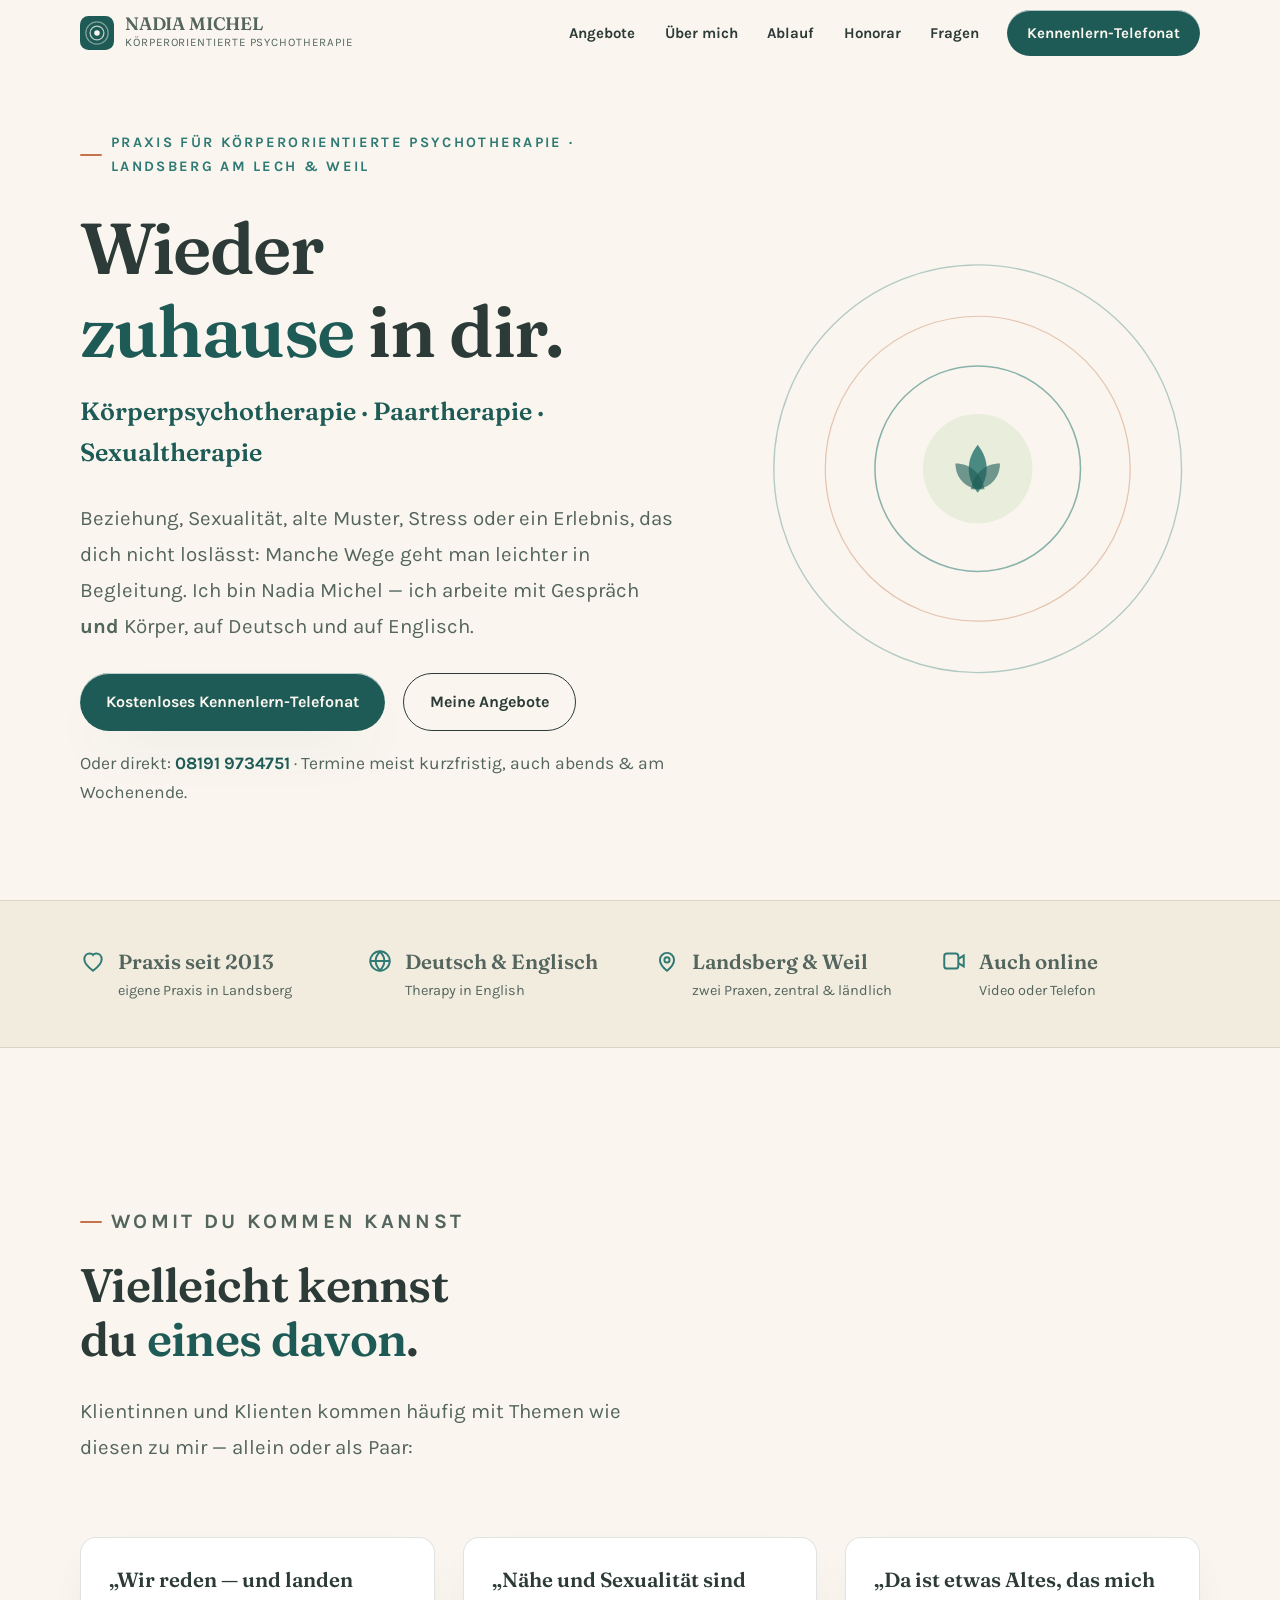
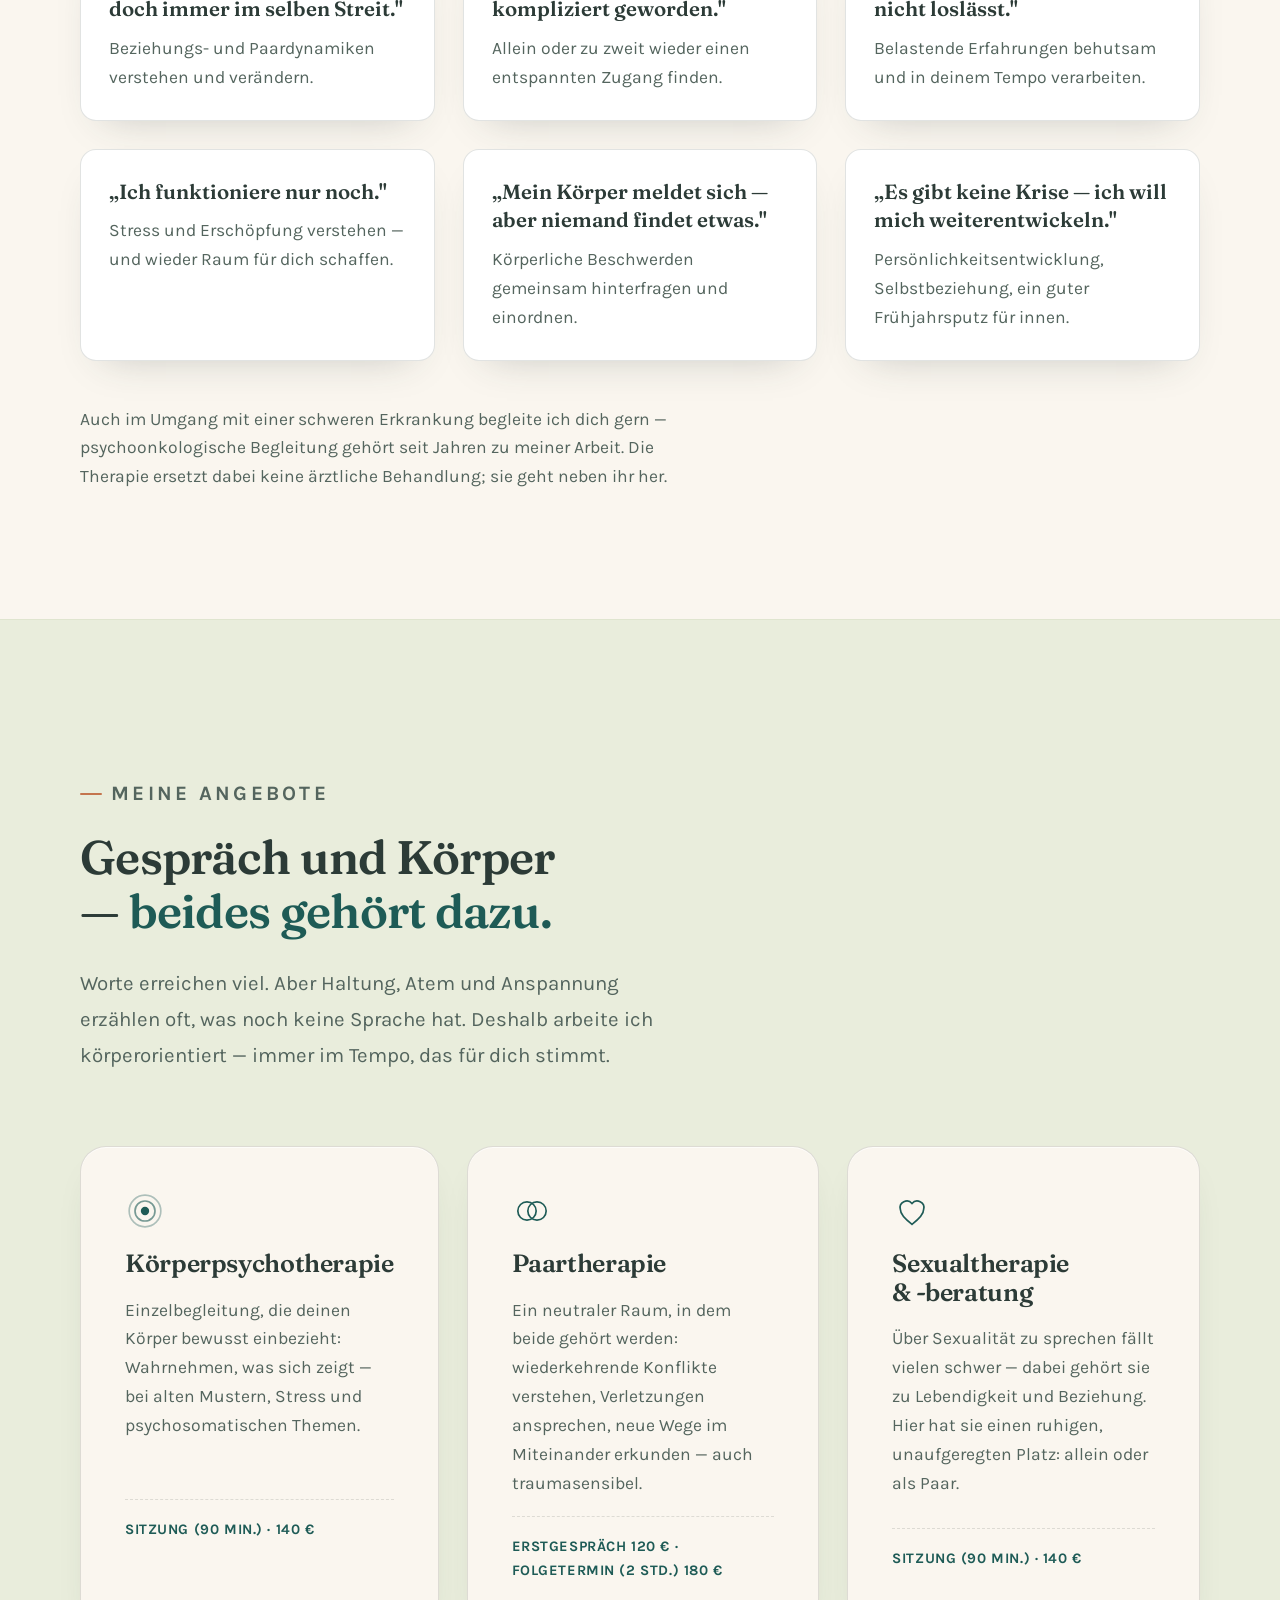
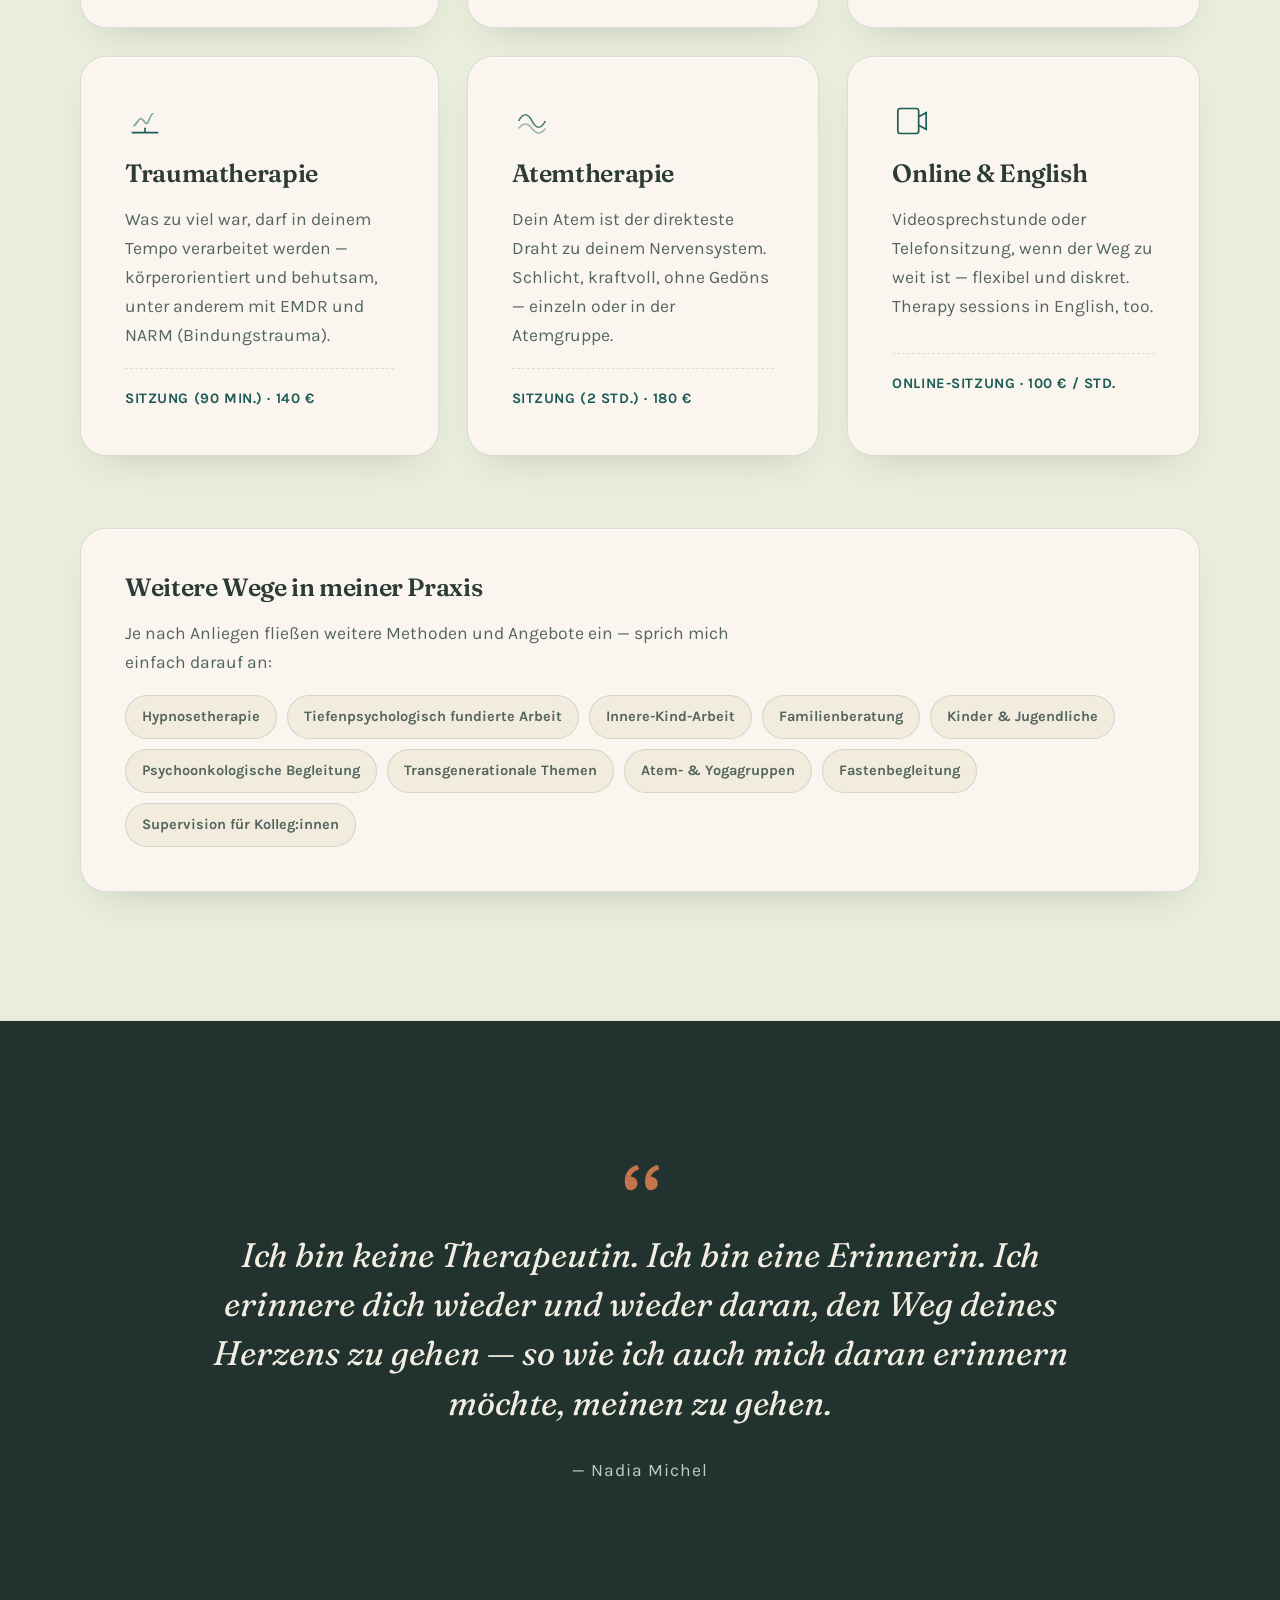
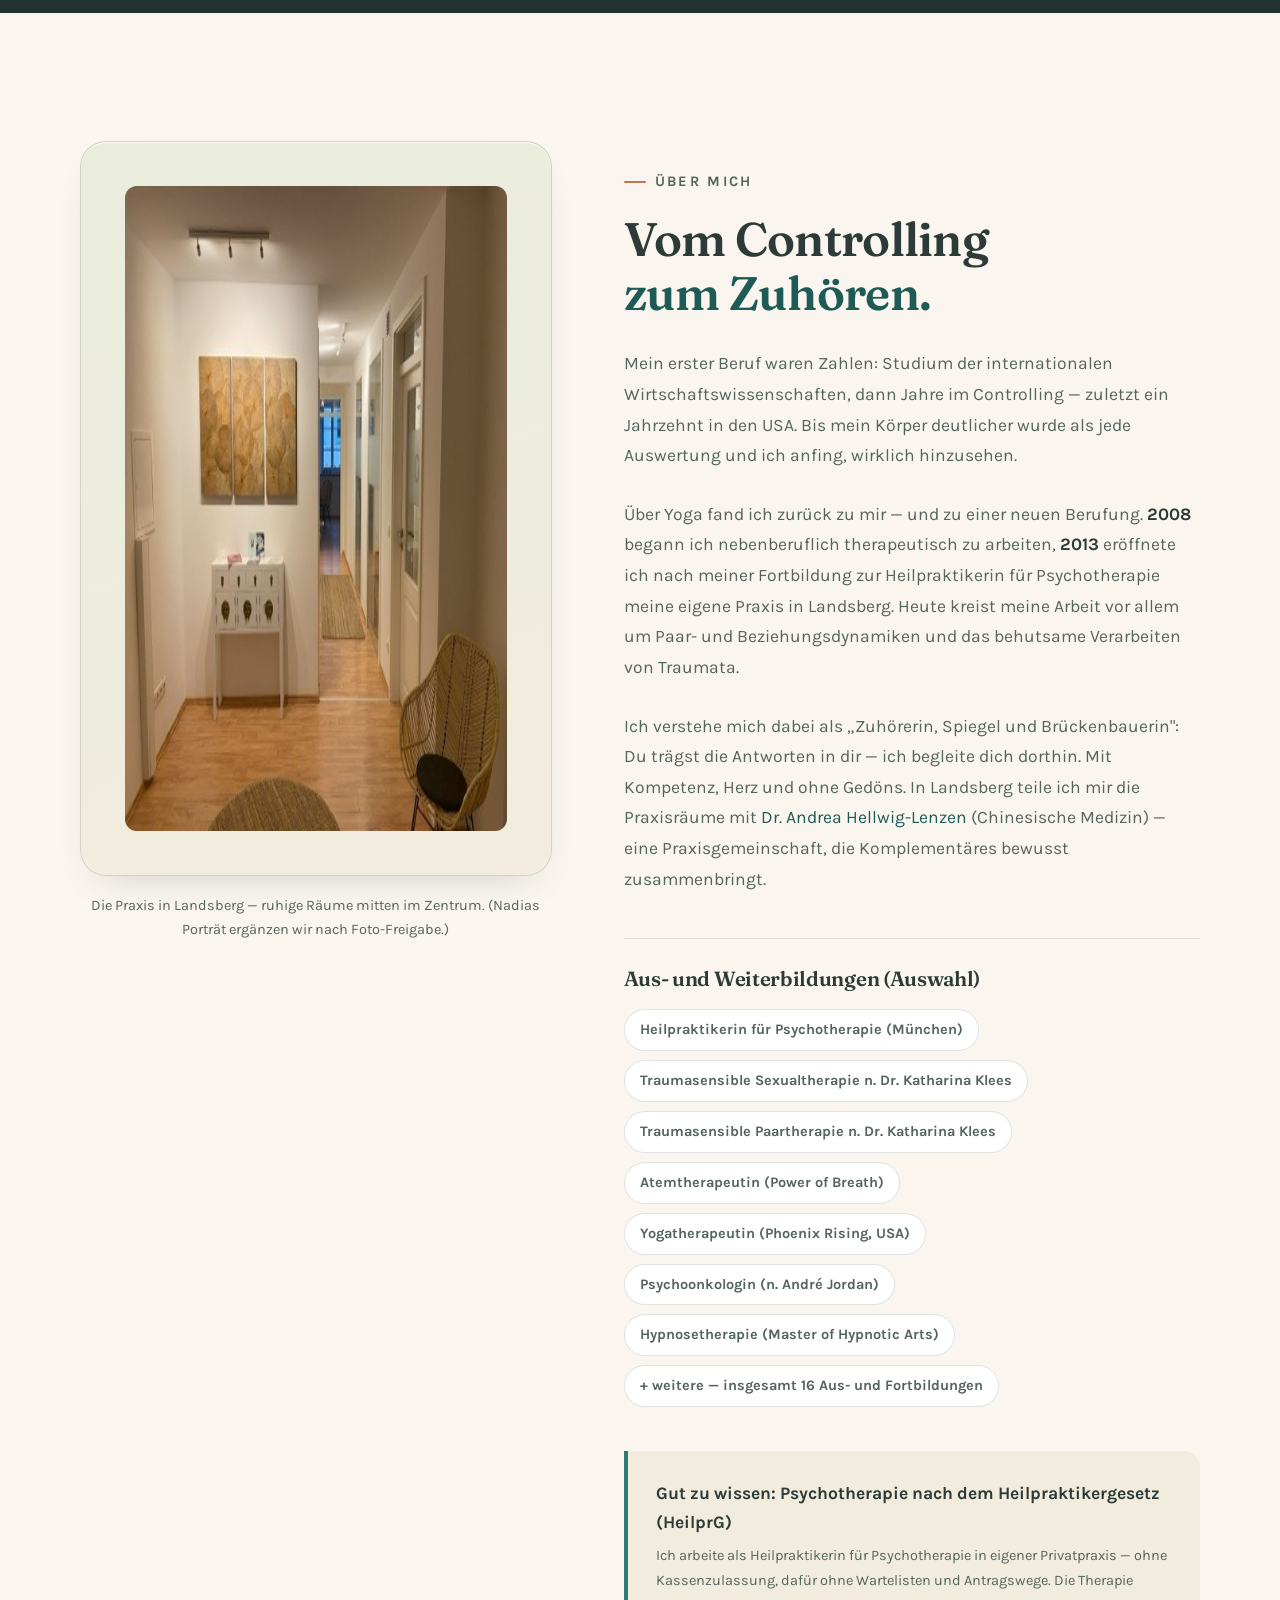
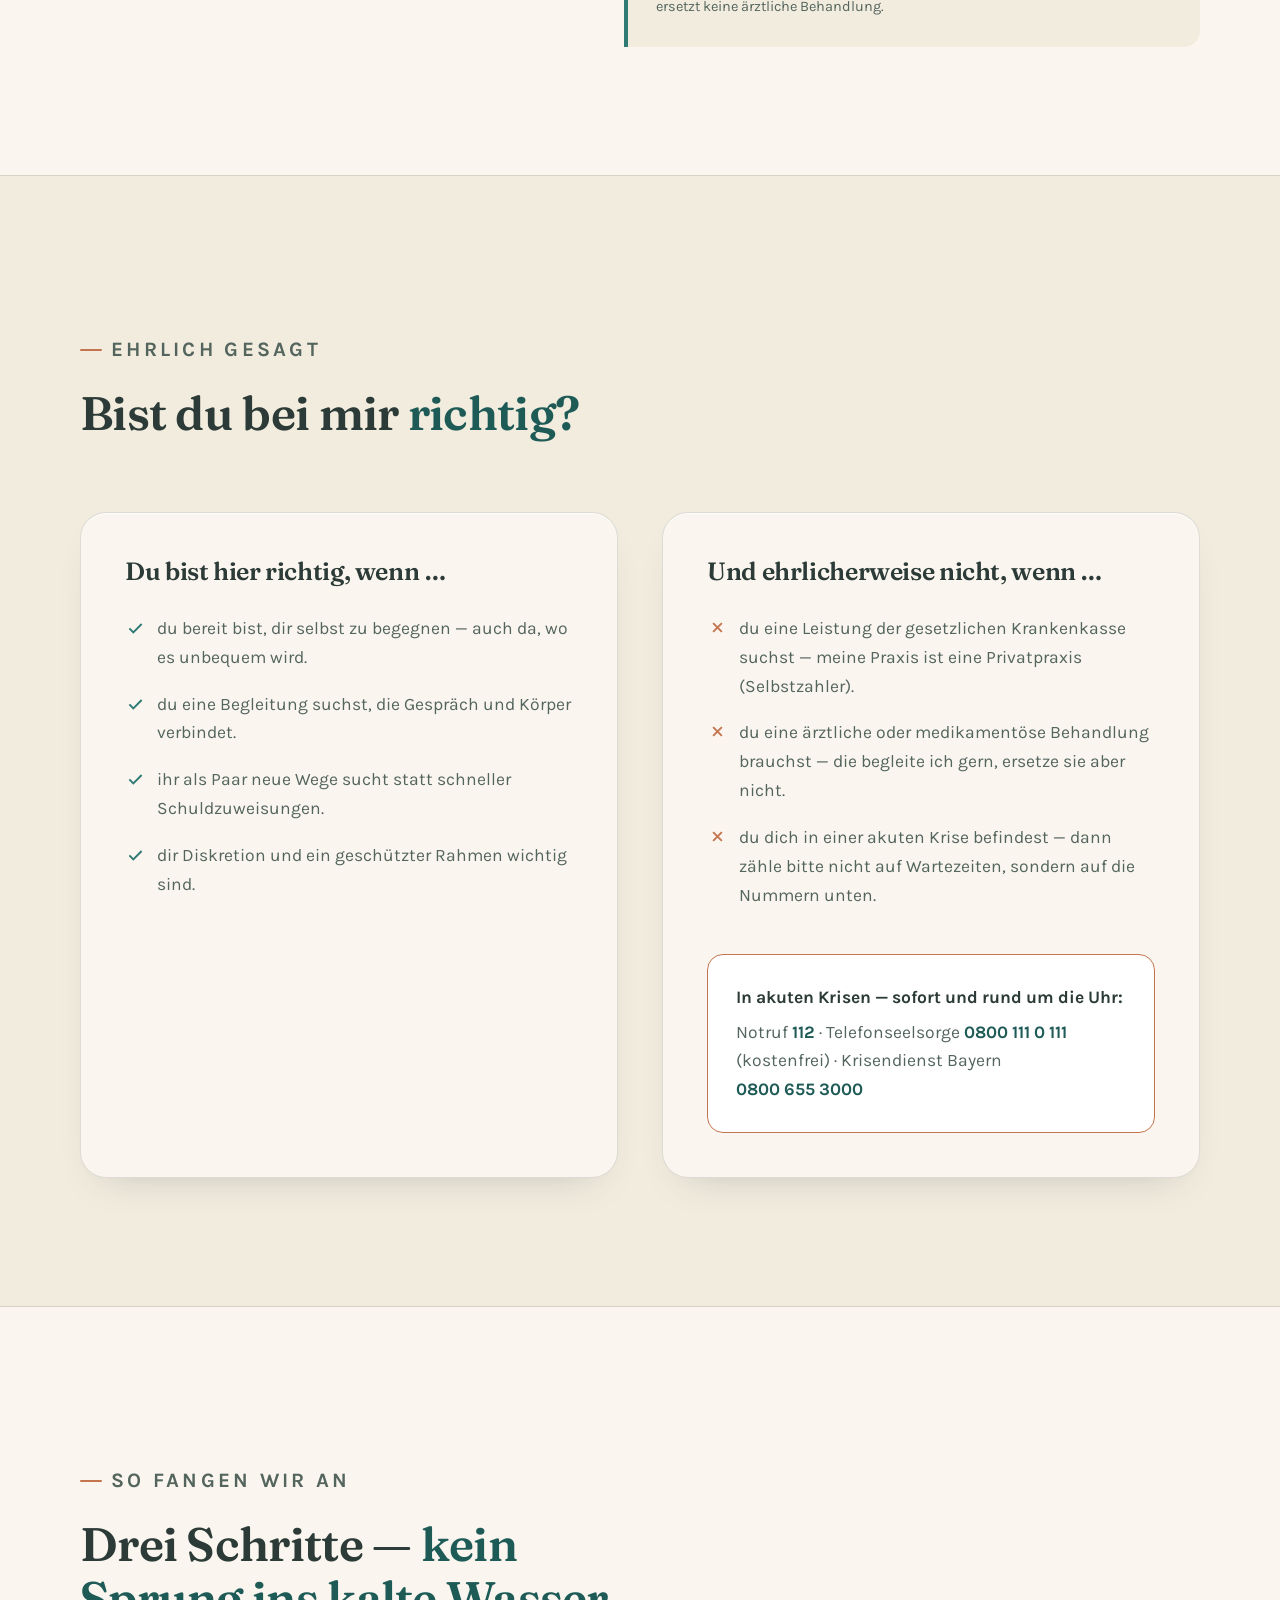
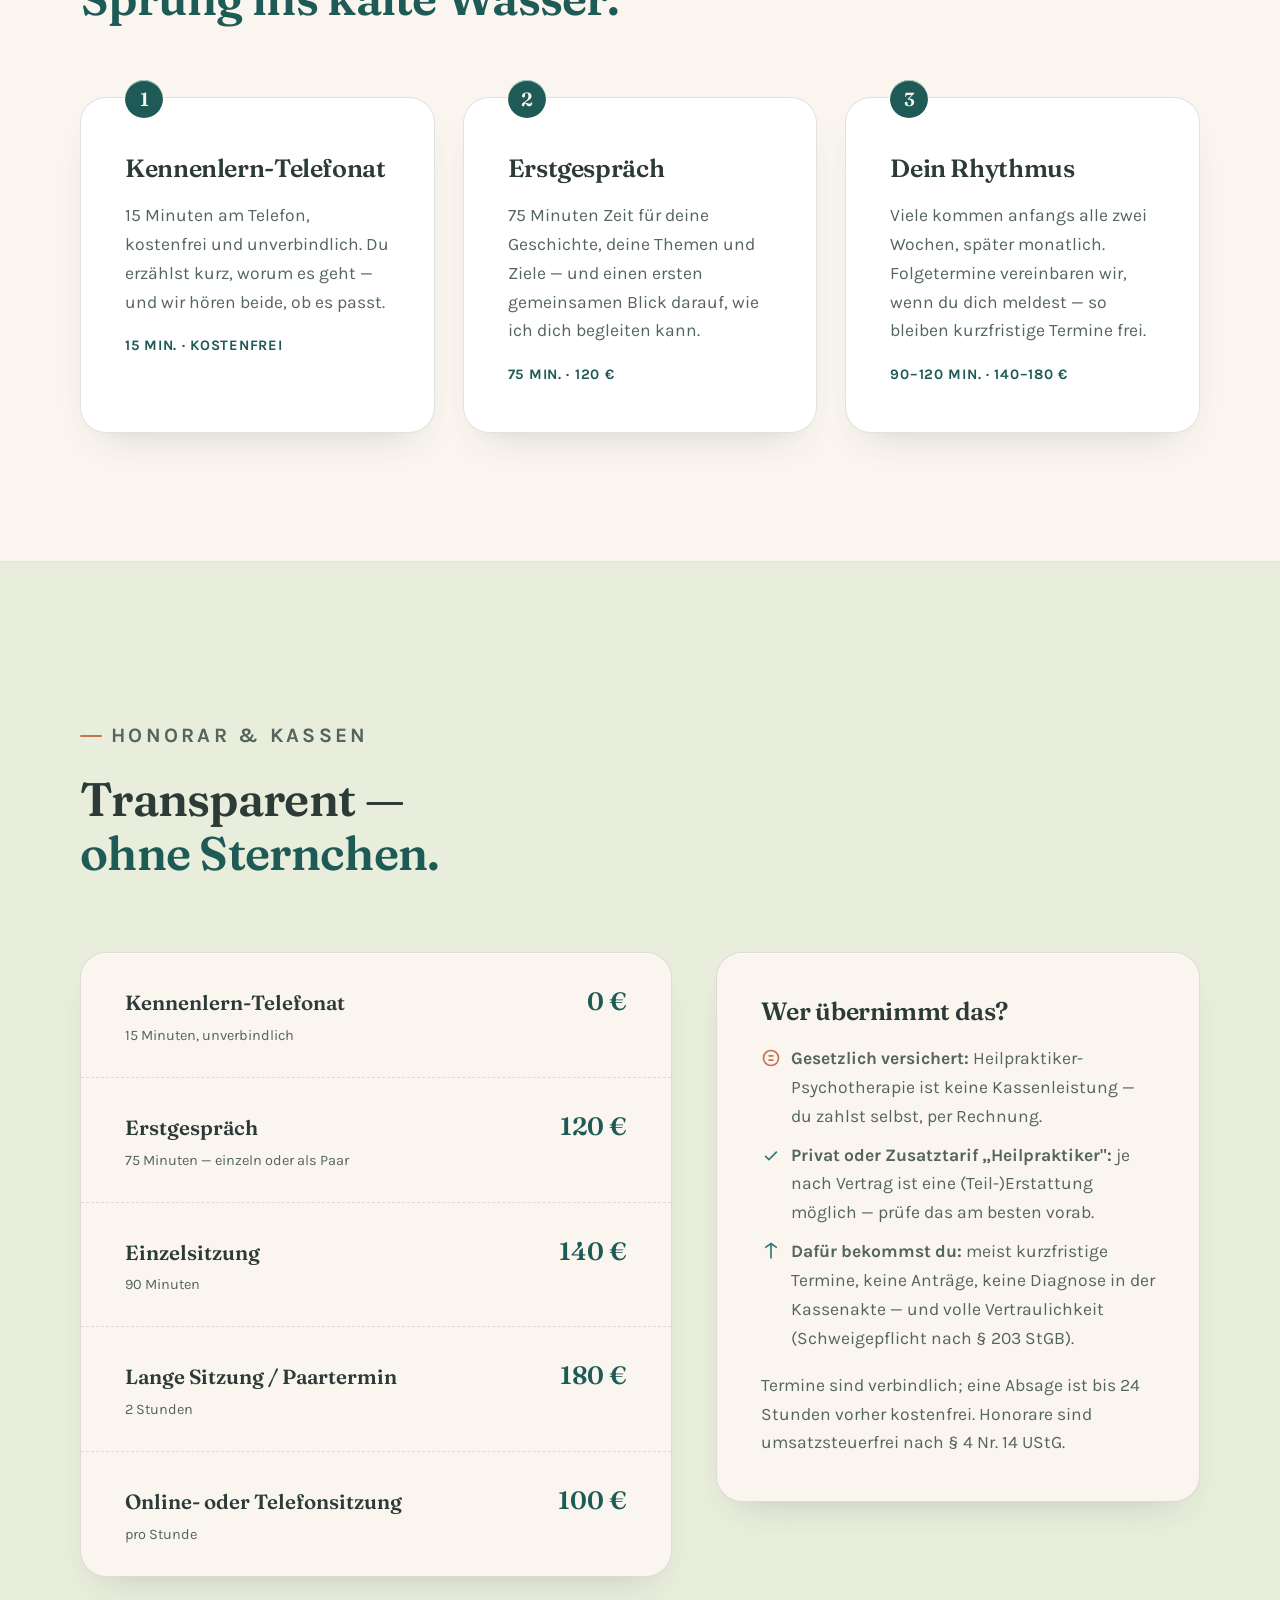
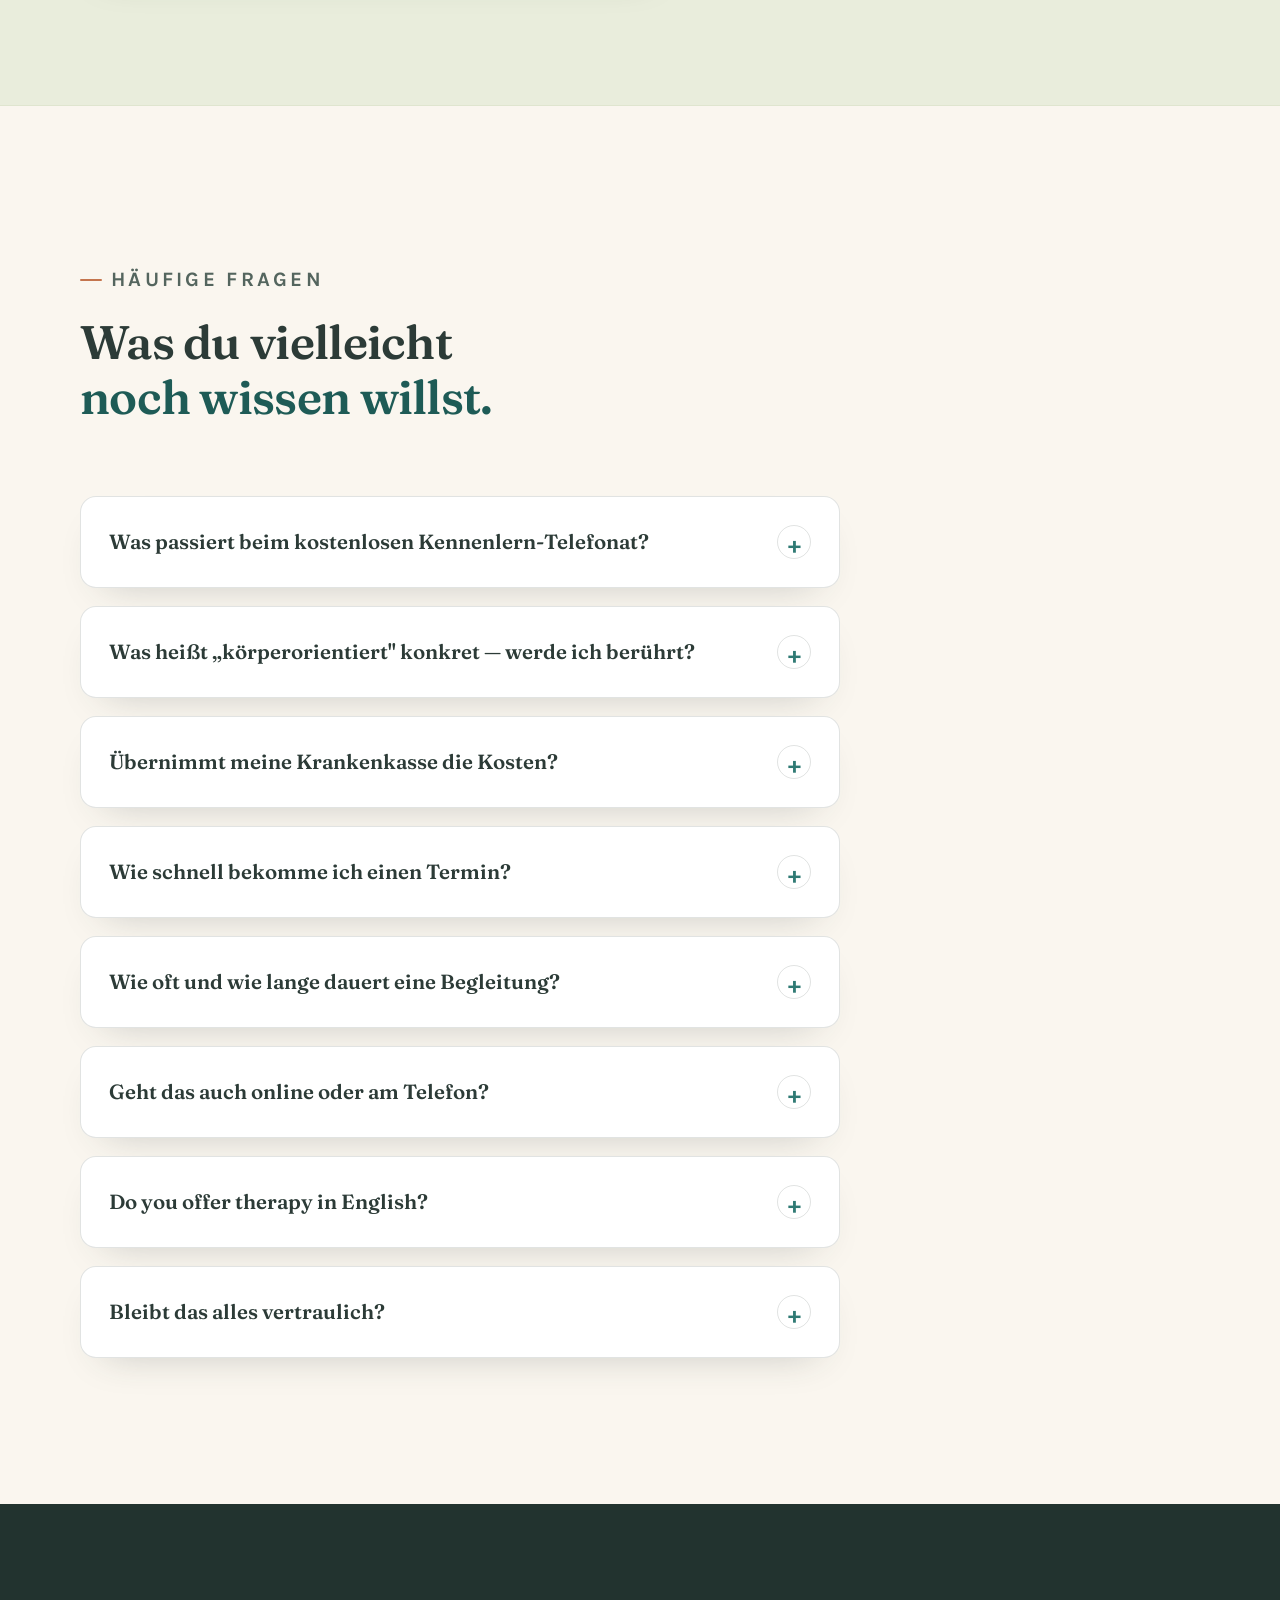
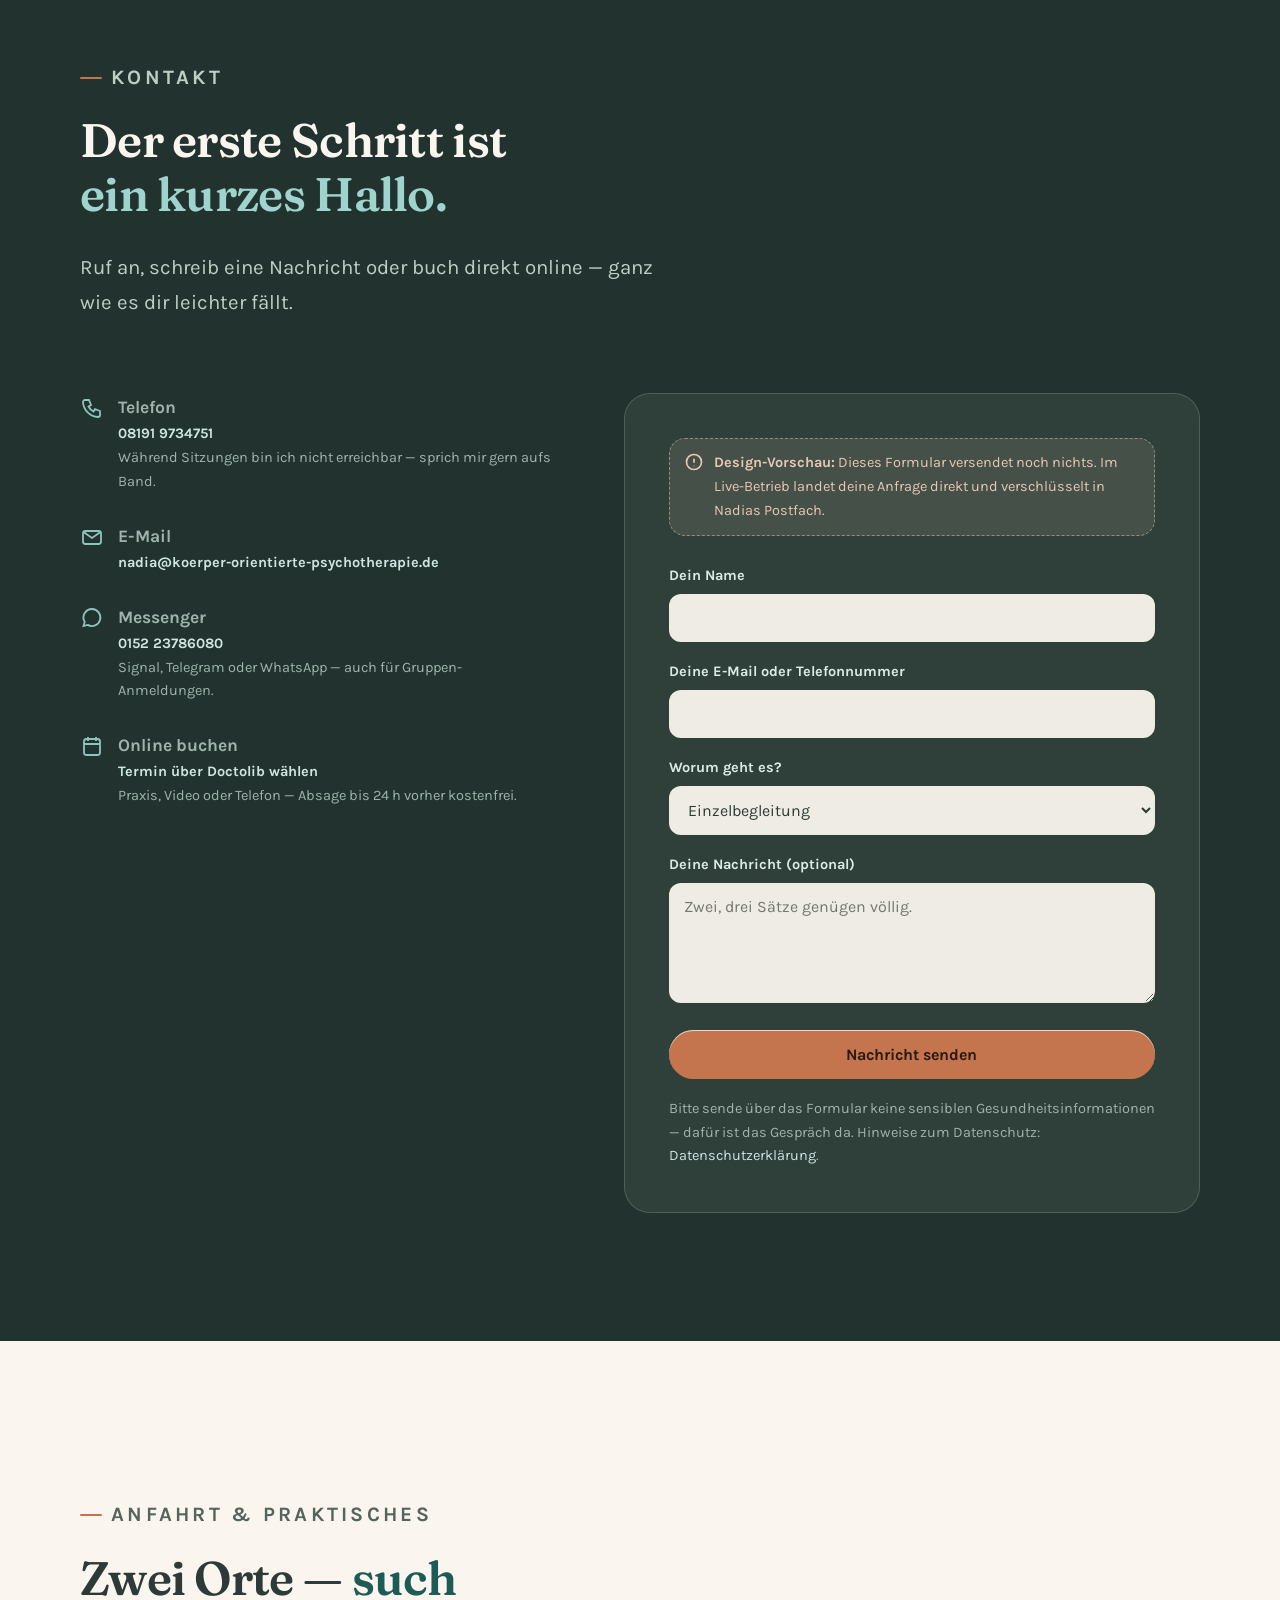
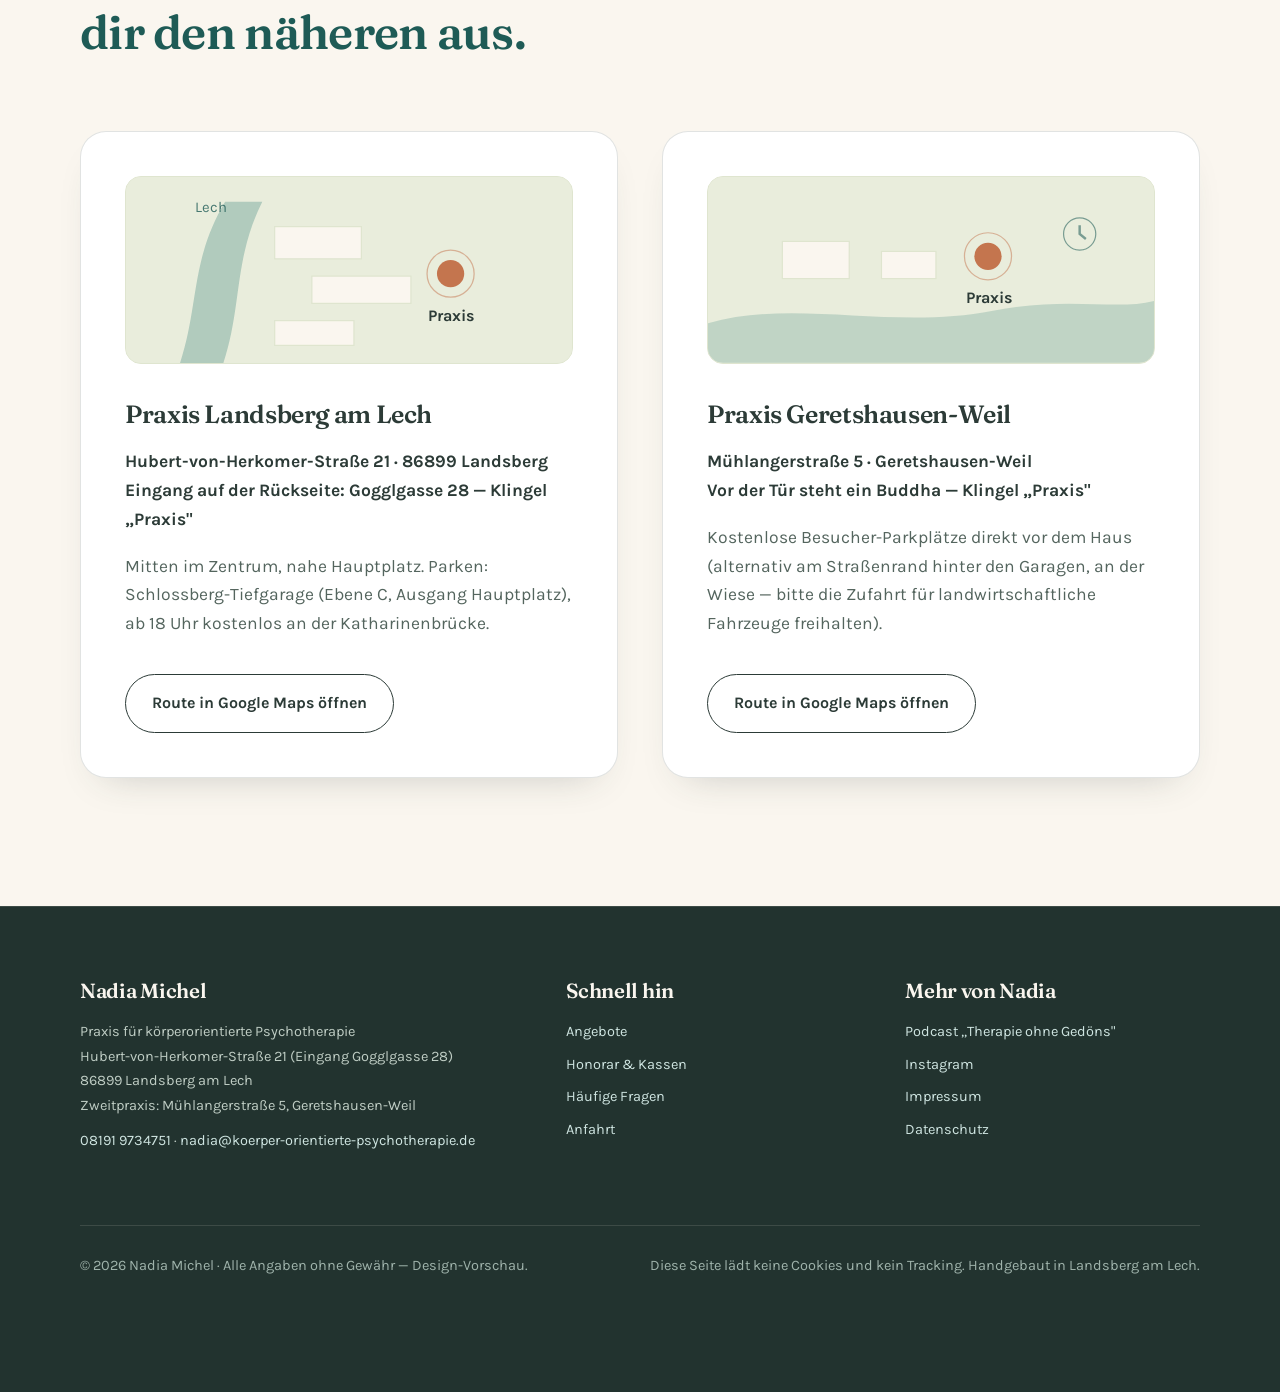
==== commit 700727c2: "v1.7: Praxisraum-Foto (eigenes Kundenmaterial) im Über-Block; Title-/Kontrast-/Formular-Fixes" ====
--- a/index.html
+++ b/index.html
@@ -535,18 +535,10 @@
   <div class="wrap">
     <figure class="ueber-figur reveal">
       <div class="rahmen">
-        <!-- HIER: nach Freigabe durch echtes Porträt ersetzen (Foto-Rechte klären!) -->
-        <svg viewBox="0 0 400 460" role="img" aria-label="Platzhalter-Illustration: Sonne über ruhigen Hügeln am Lech">
-          <rect width="400" height="460" rx="14" fill="#faf6ef"/>
-          <circle cx="200" cy="170" r="92" fill="none" stroke="#2f7a74" stroke-width="1.5" opacity=".4"/>
-          <circle cx="200" cy="170" r="64" fill="none" stroke="#2f7a74" stroke-width="1.5" opacity=".6"/>
-          <circle cx="200" cy="170" r="34" fill="#c4754e" opacity=".9"/>
-          <path d="M0,330 C80,300 140,330 200,318 C270,304 330,322 400,302 L400,460 L0,460 Z" fill="#e9eddc"/>
-          <path d="M0,360 C90,336 160,362 230,350 C300,338 350,352 400,340 L400,460 L0,460 Z" fill="#2f7a74" opacity=".25"/>
-          <path d="M20,408 C90,396 150,410 220,402 C290,394 340,404 385,398" fill="none" stroke="#1e5b56" stroke-width="2.4" opacity=".55" stroke-linecap="round"/>
-        </svg>
-      </div>
-      <figcaption>Hier kommt Nadias Porträt hin — echte Gesichter schaffen Vertrauen.</figcaption>
+        <!-- HIER: Foto tauschen — Original der Altseite (/kontakt/), Fotografen-Frage in OFFENE-FRAGEN -->
+        <img src="assets/praxis-landsberg-860.jpg" srcset="assets/praxis-landsberg-480.jpg 480w, assets/praxis-landsberg-860.jpg 860w" sizes="(max-width: 900px) 86vw, 430px" width="860" height="645" loading="lazy" decoding="async" alt="Heller, ruhiger Flur der Praxis in Landsberg: Holzbilder, Kommode und Korbsessel" style="border-radius:12px">
+      </div>
+      <figcaption>Die Praxis in Landsberg — ruhige Räume mitten im Zentrum. (Nadias Porträt ergänzen wir nach Foto-Freigabe.)</figcaption>
     </figure>
     <div class="ueber-text">
       <p class="eyebrow reveal">Über mich</p>
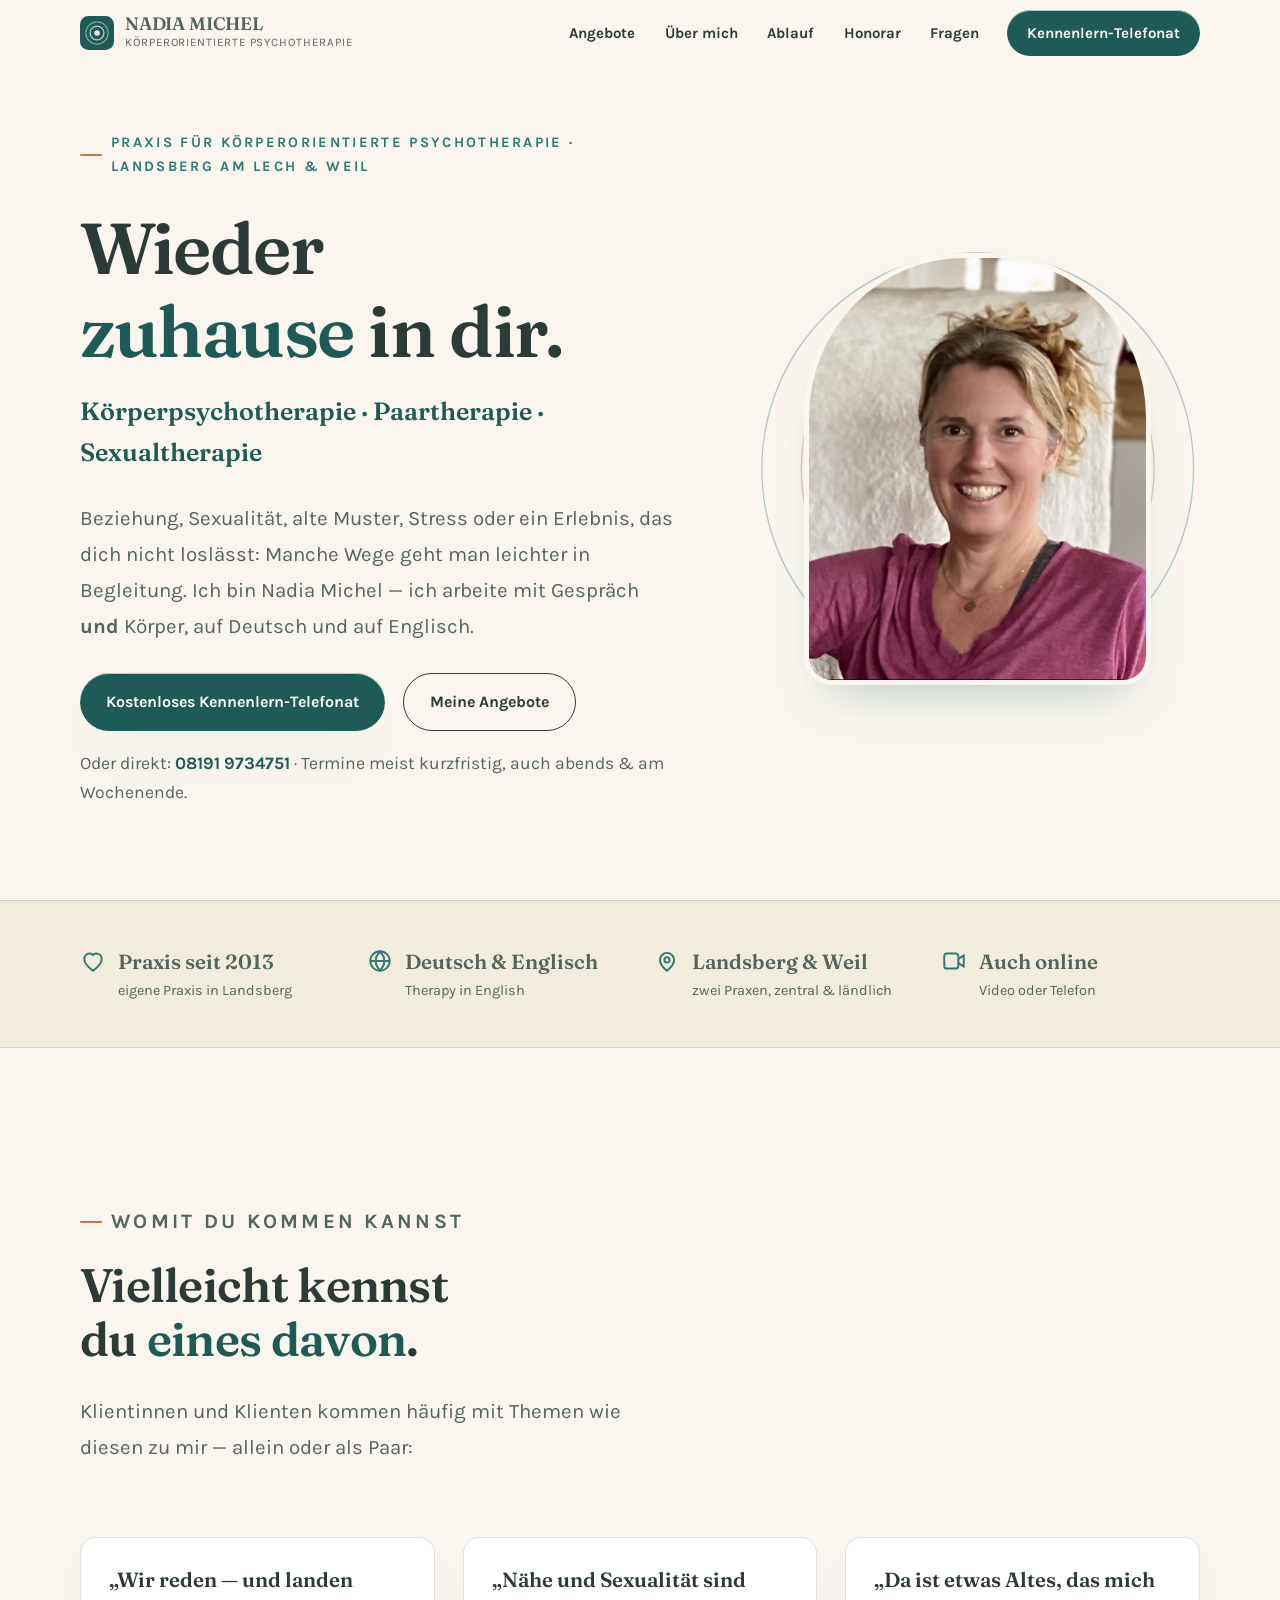
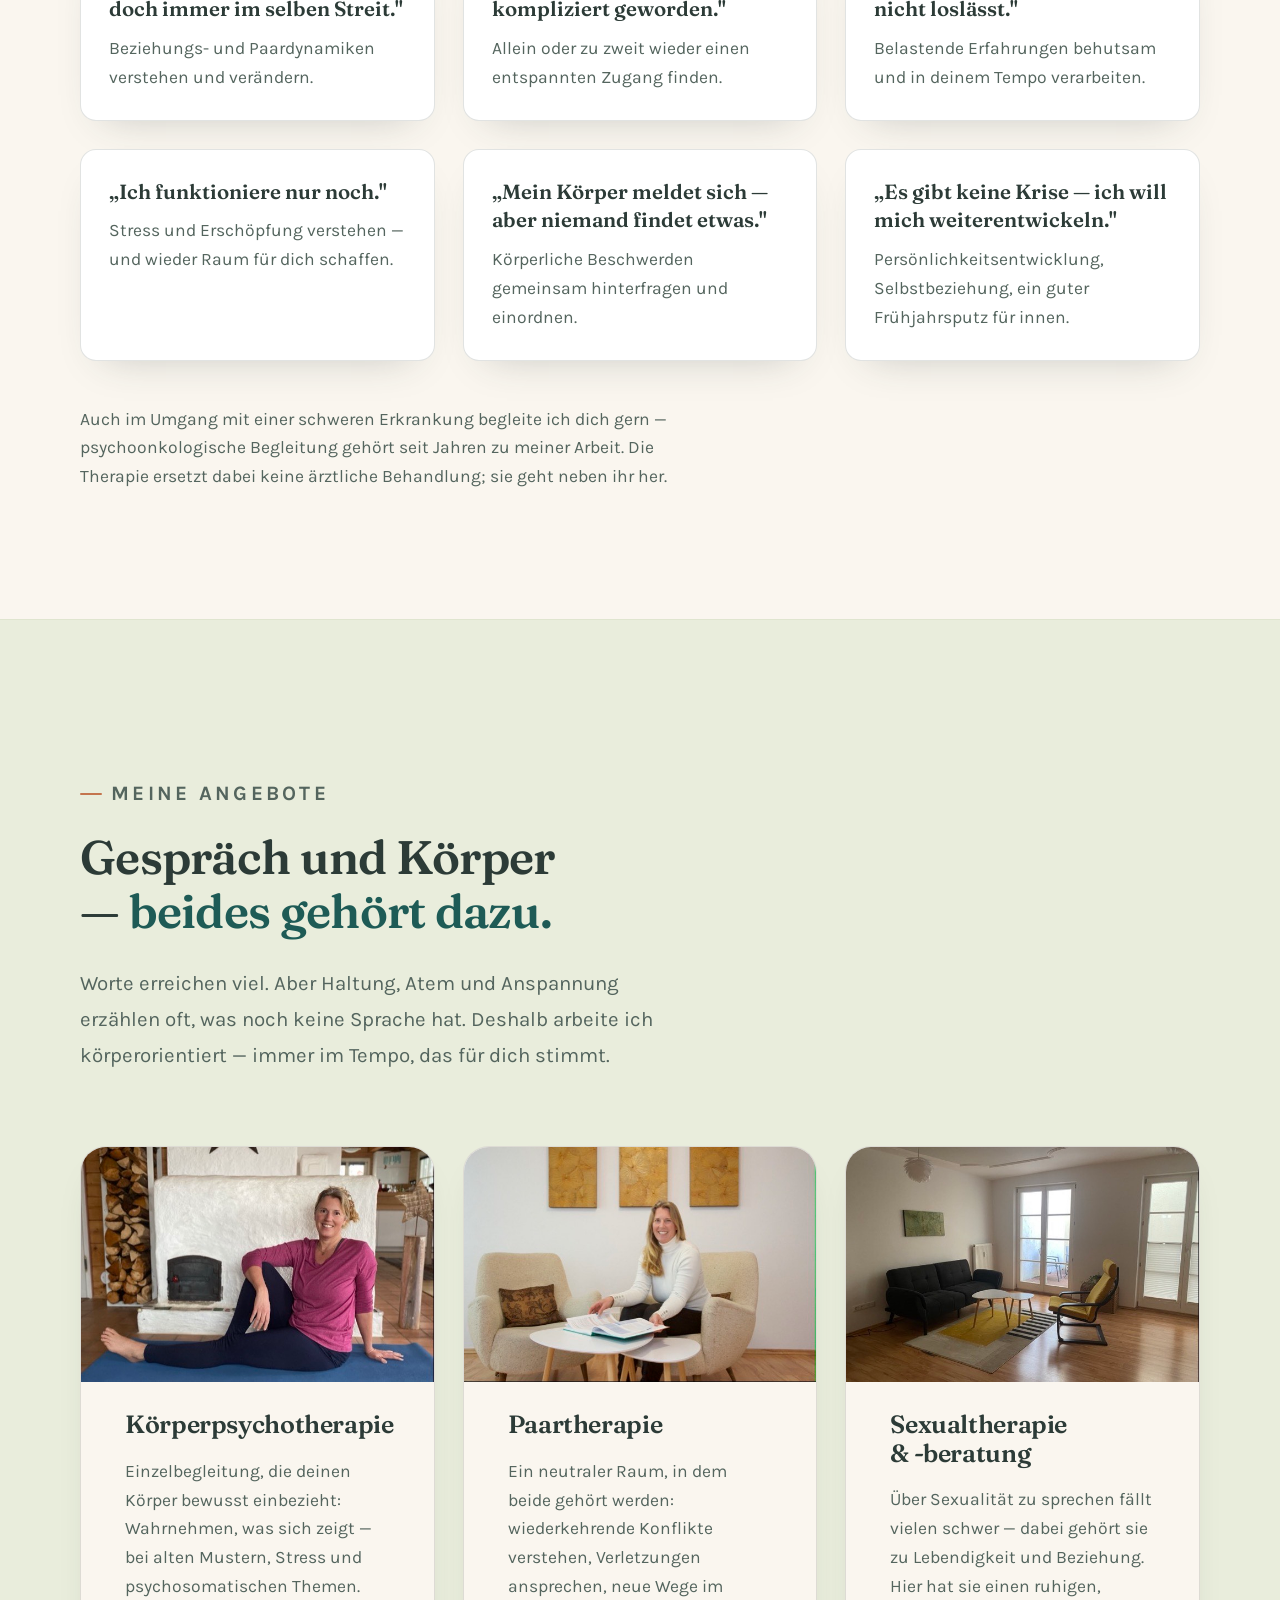
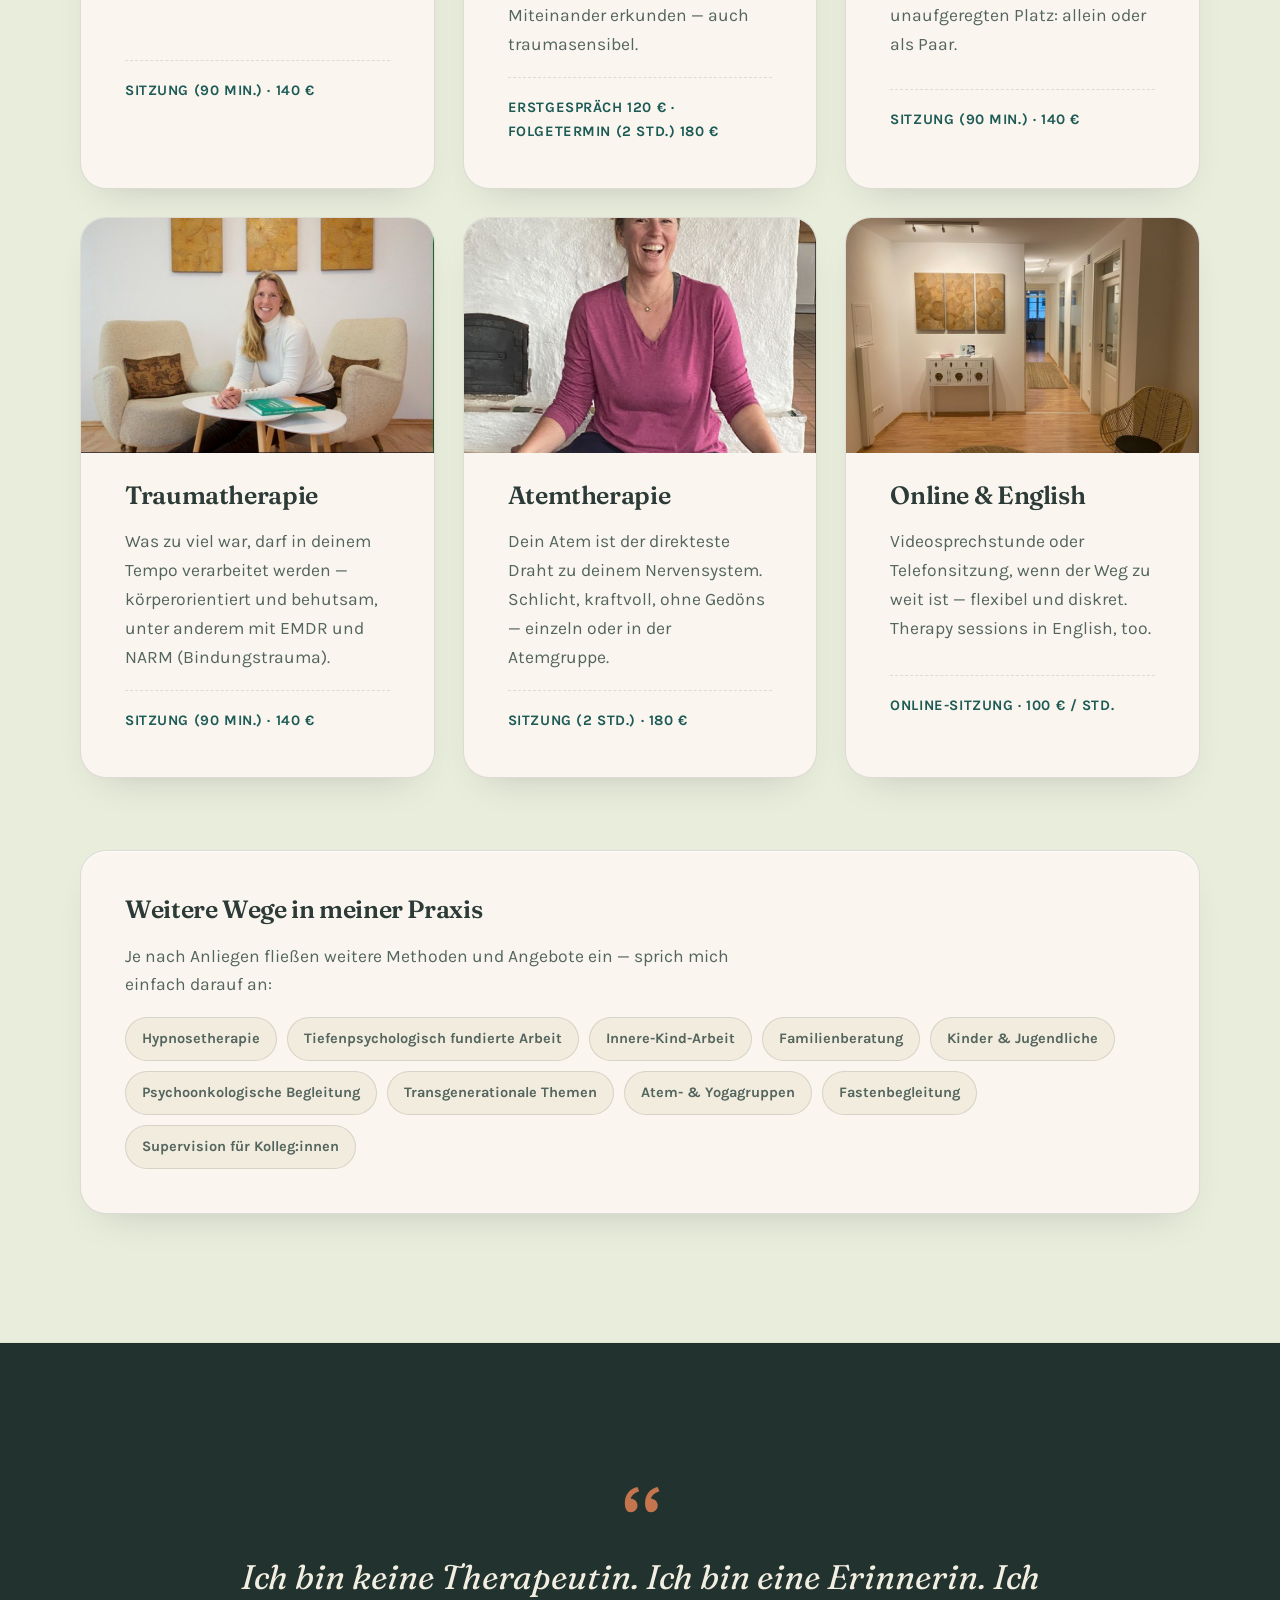
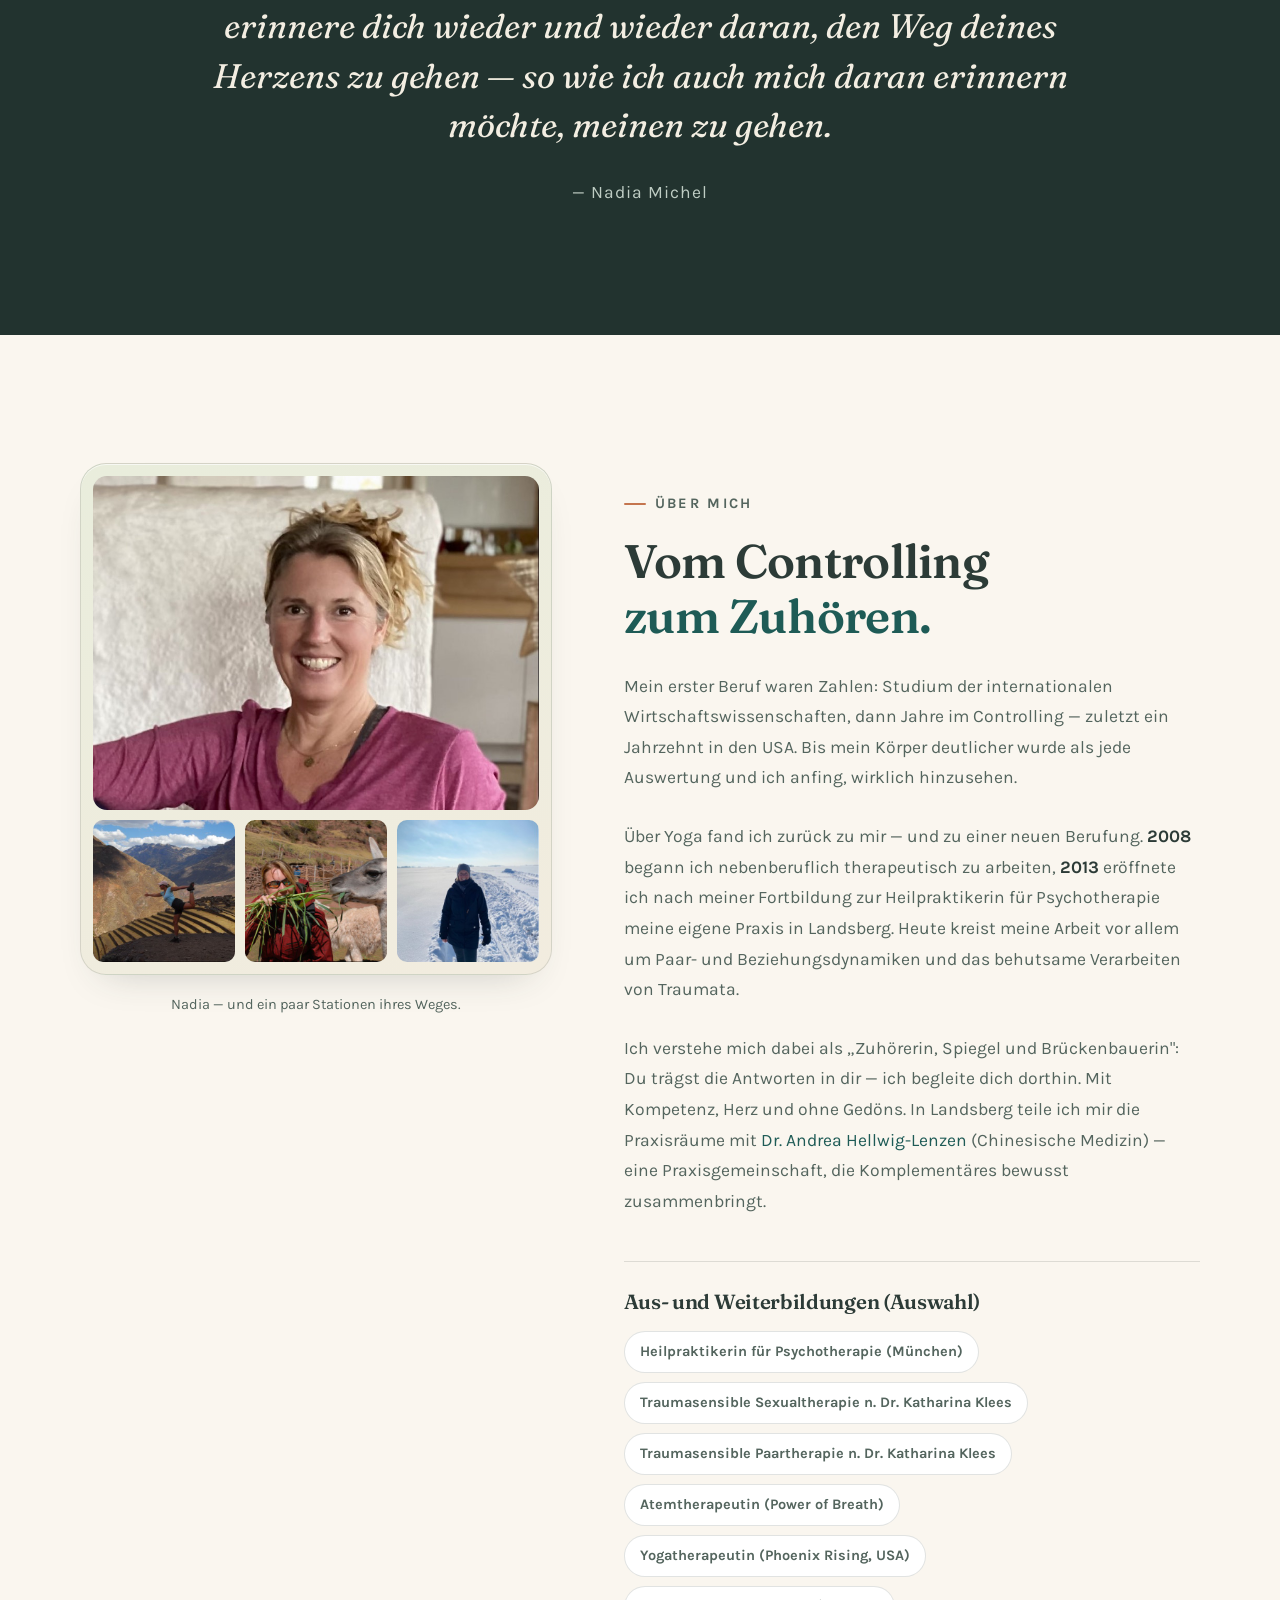
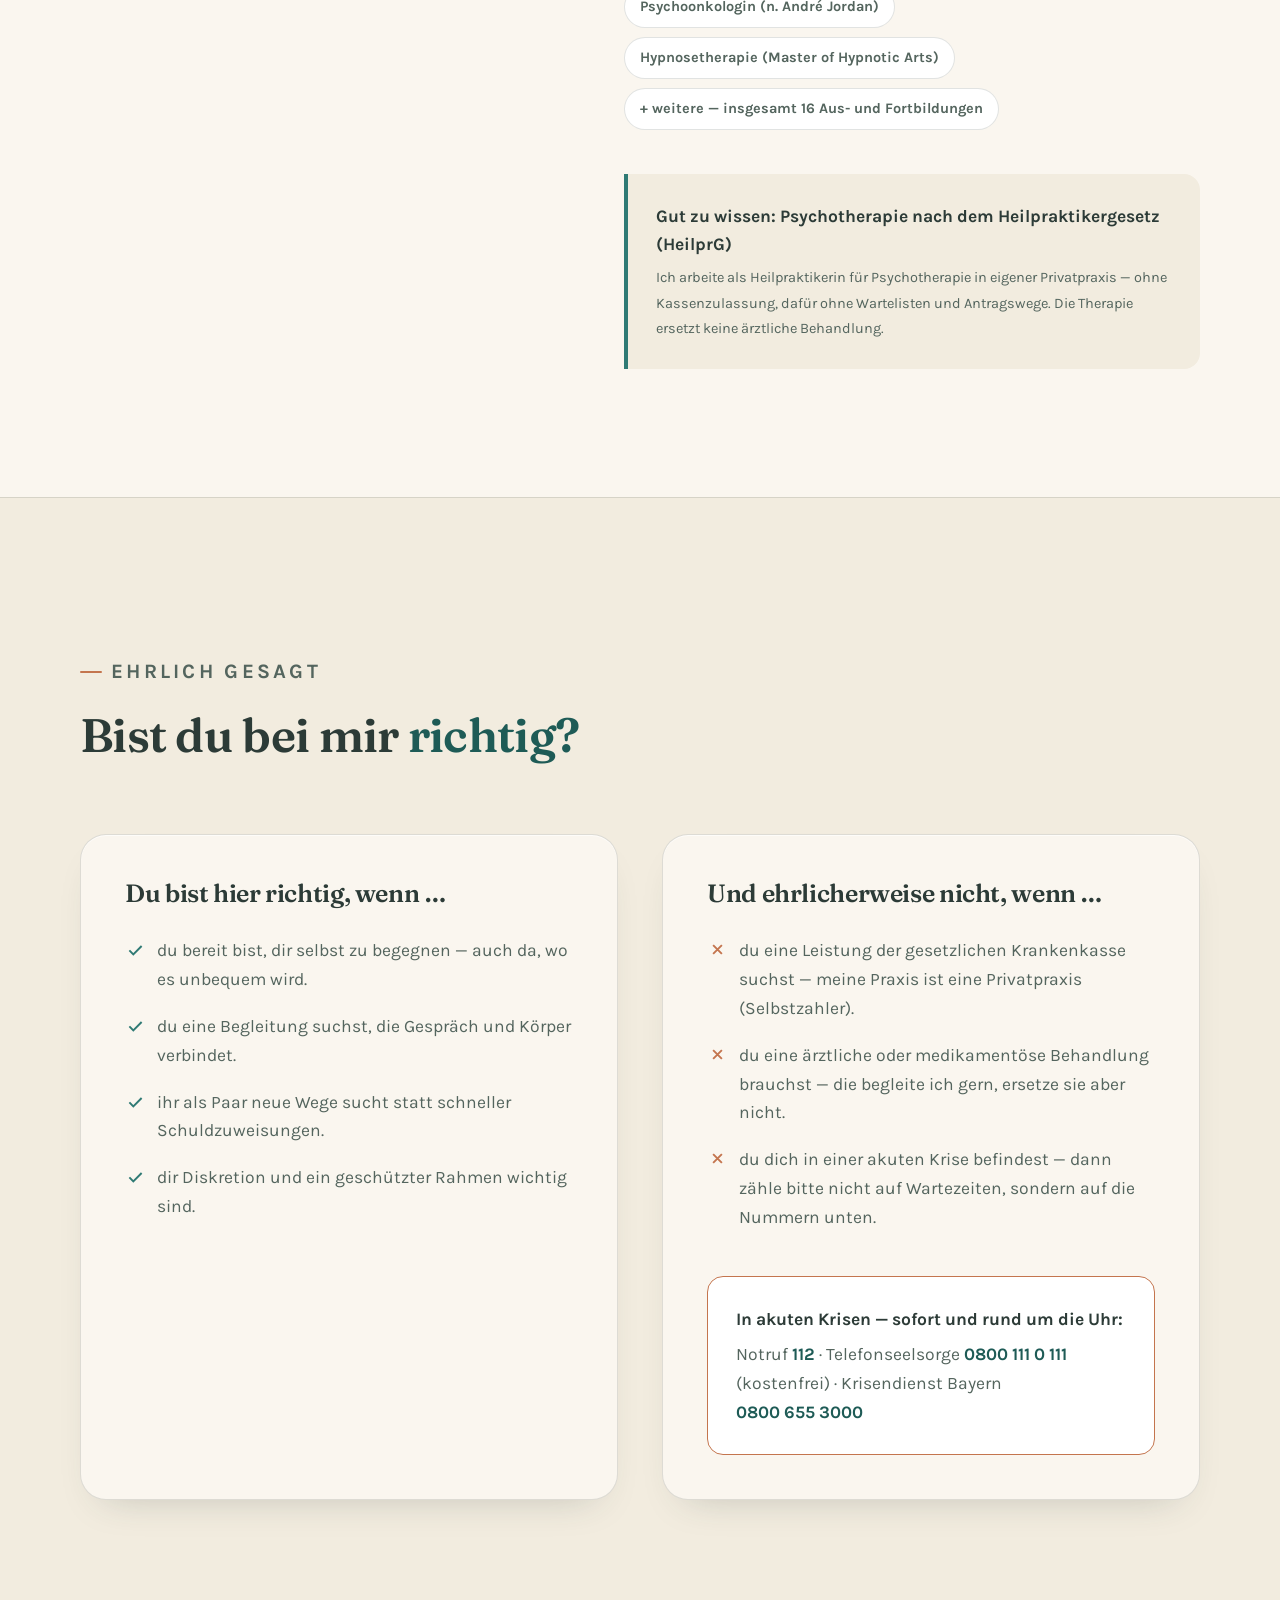
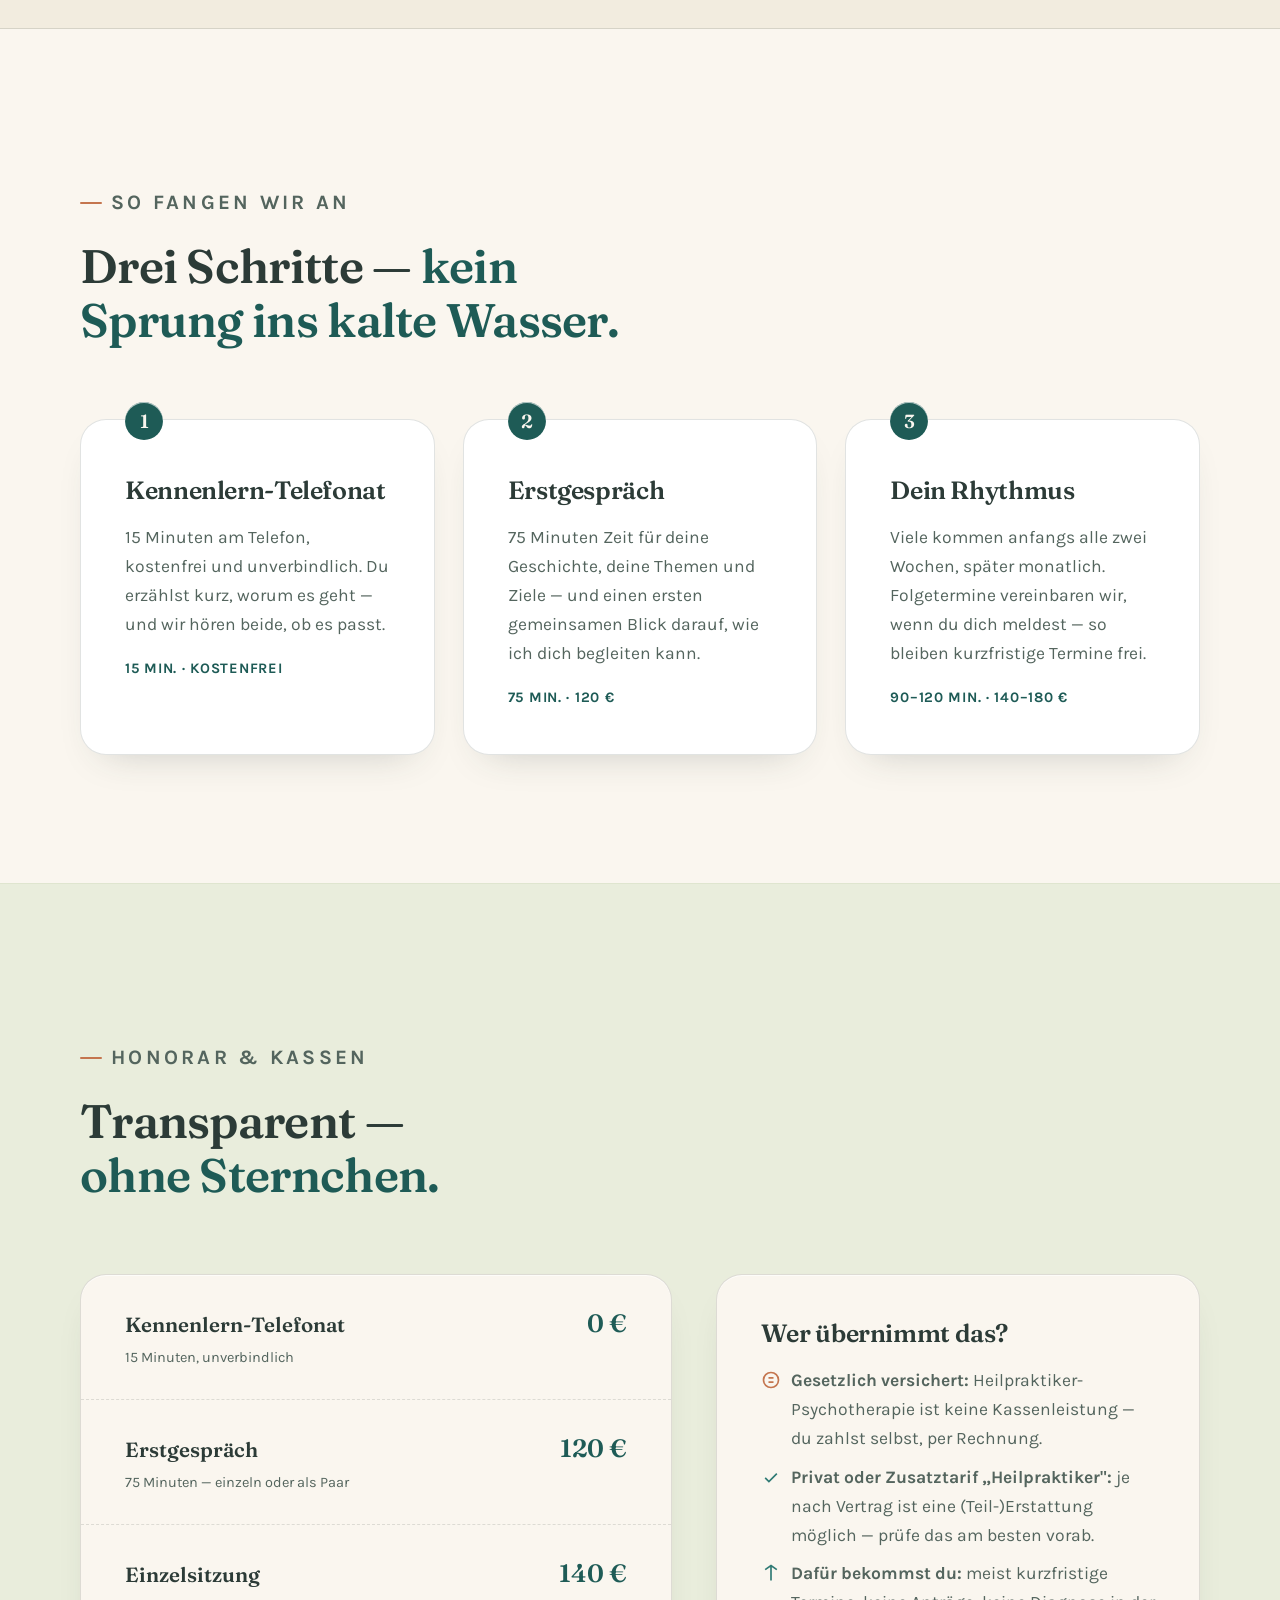
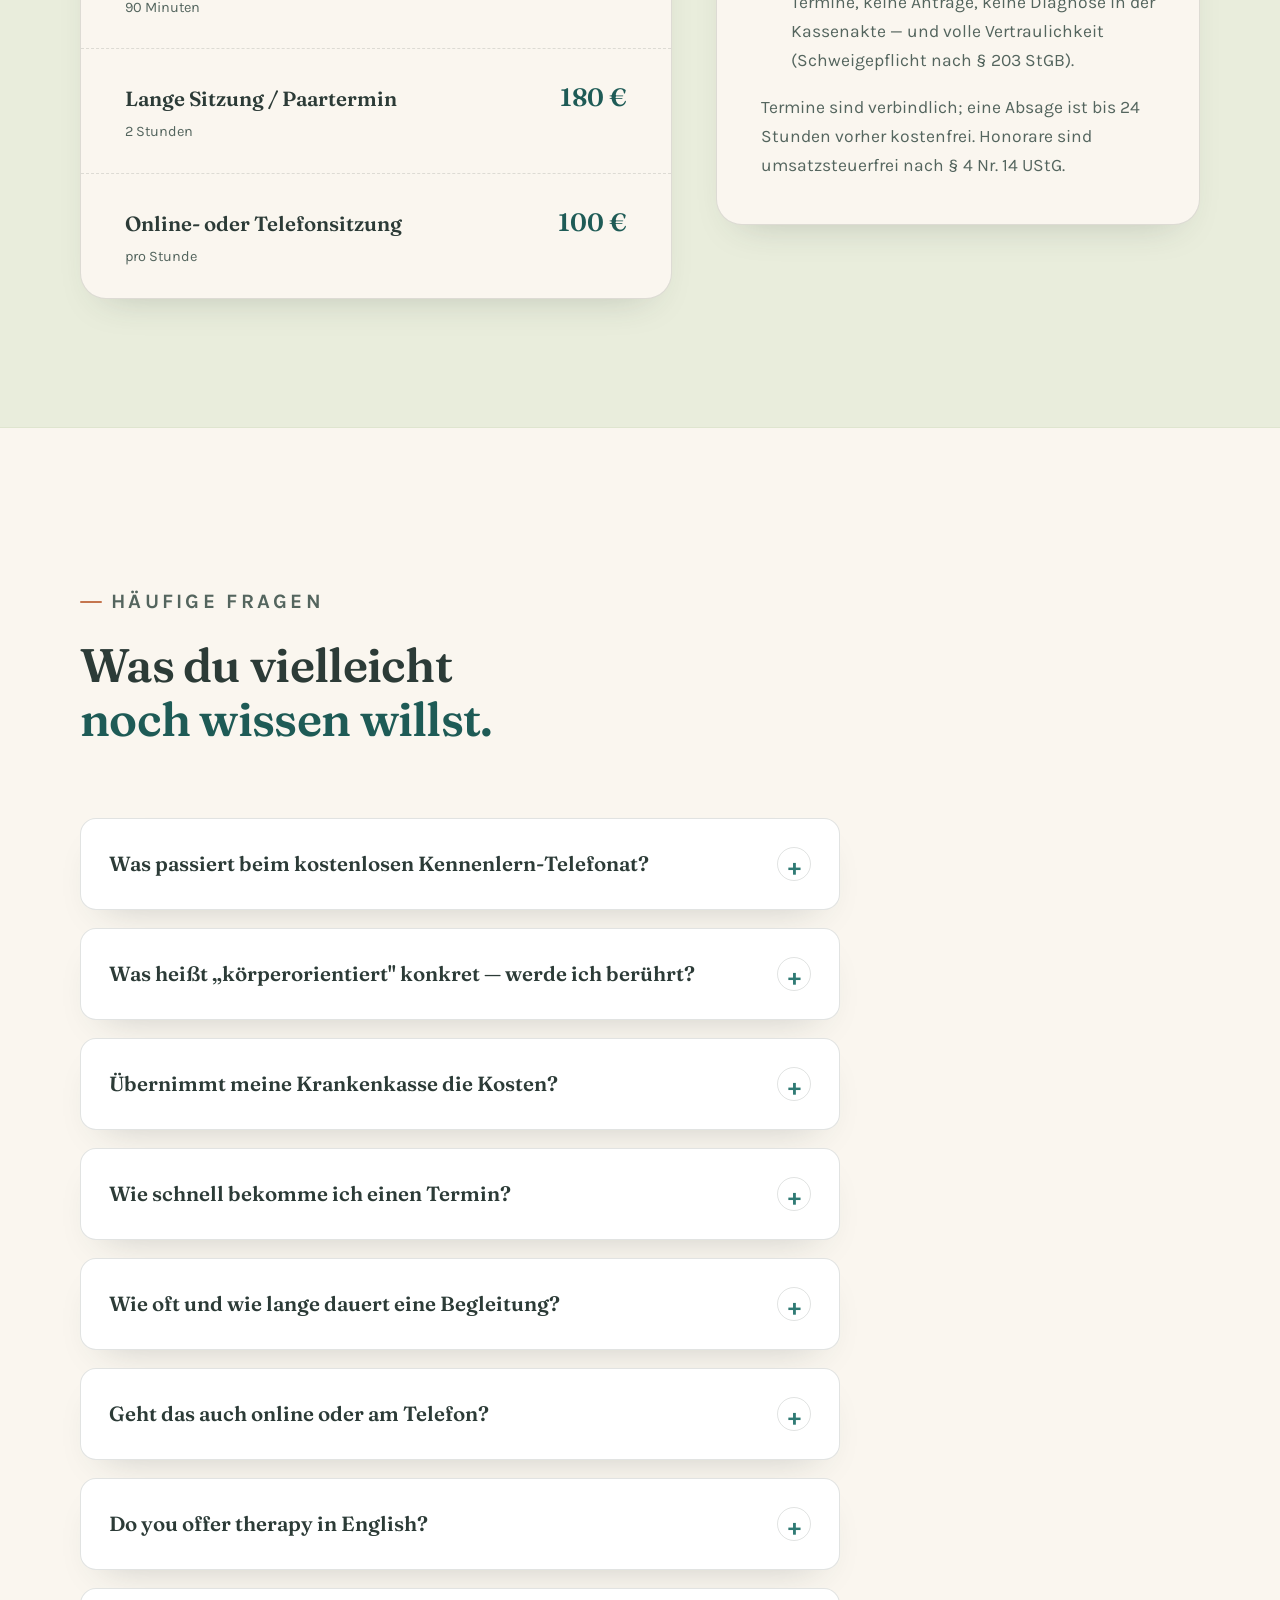
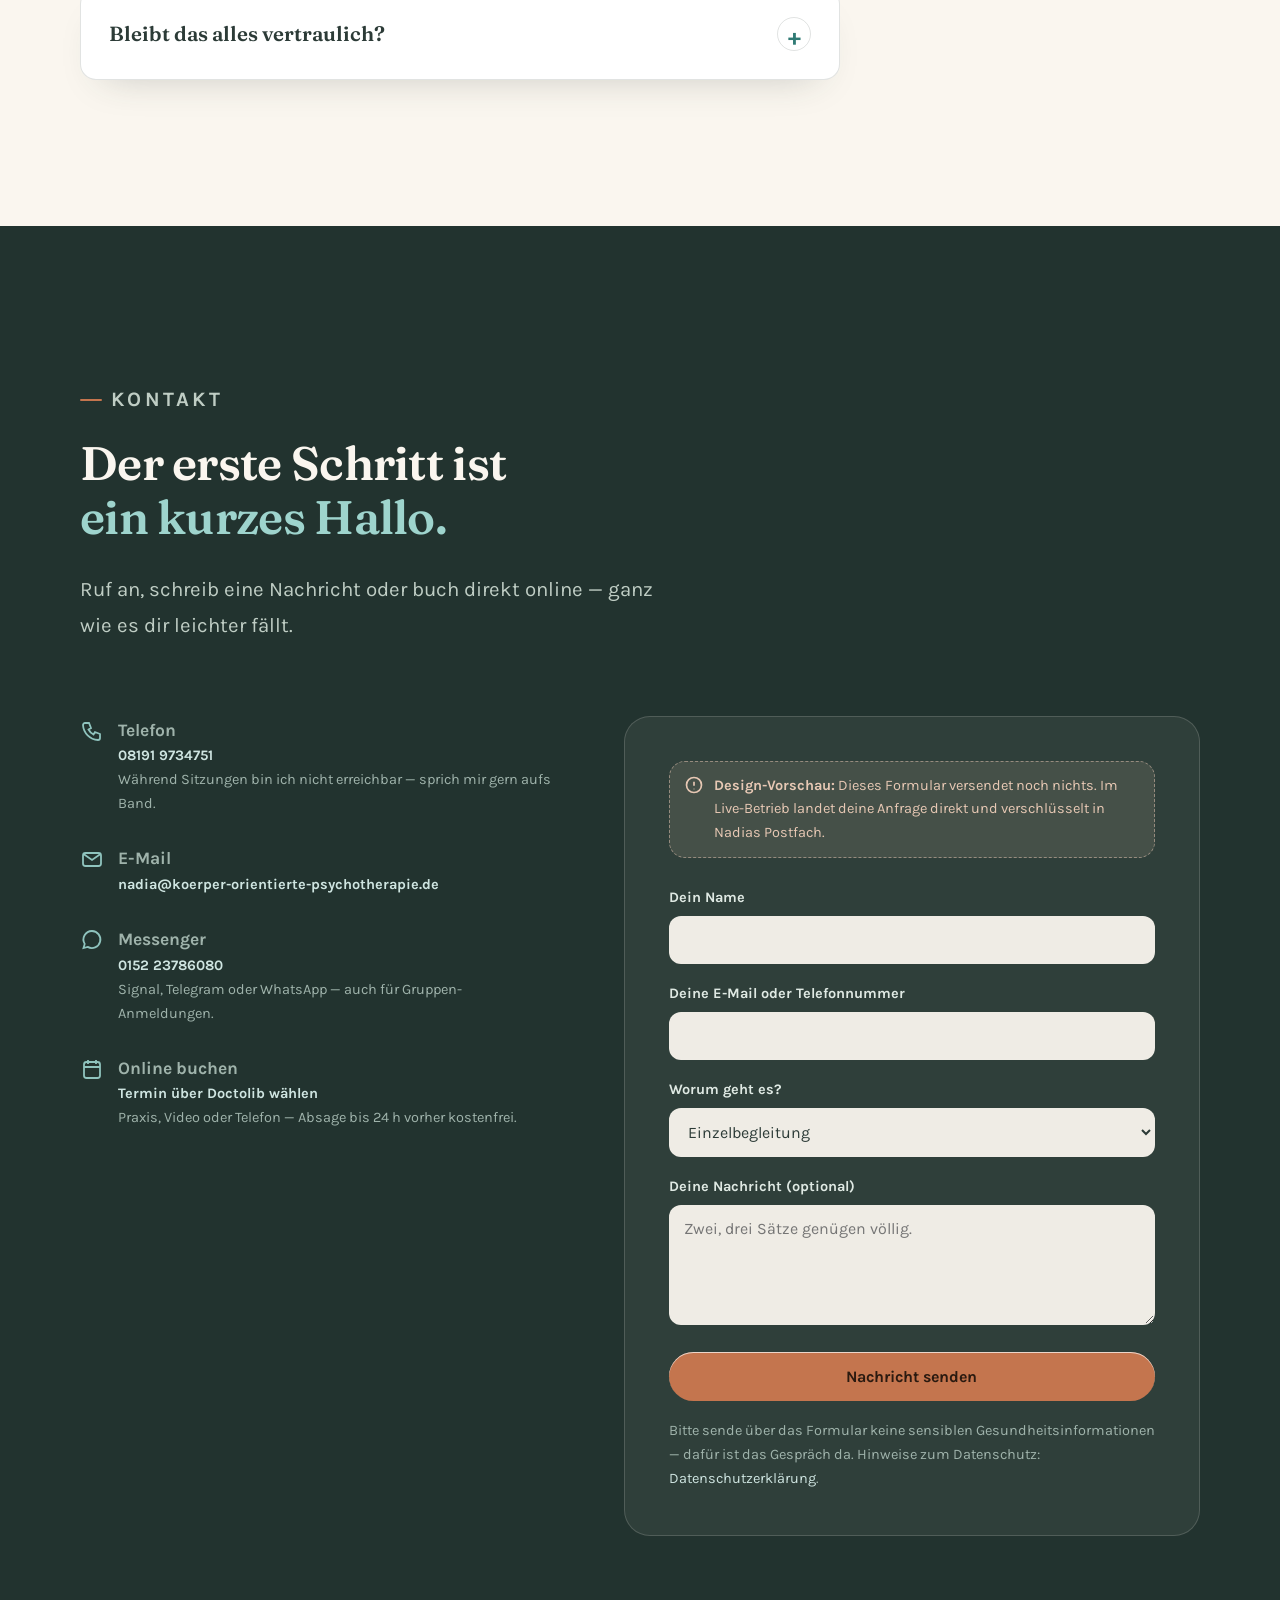
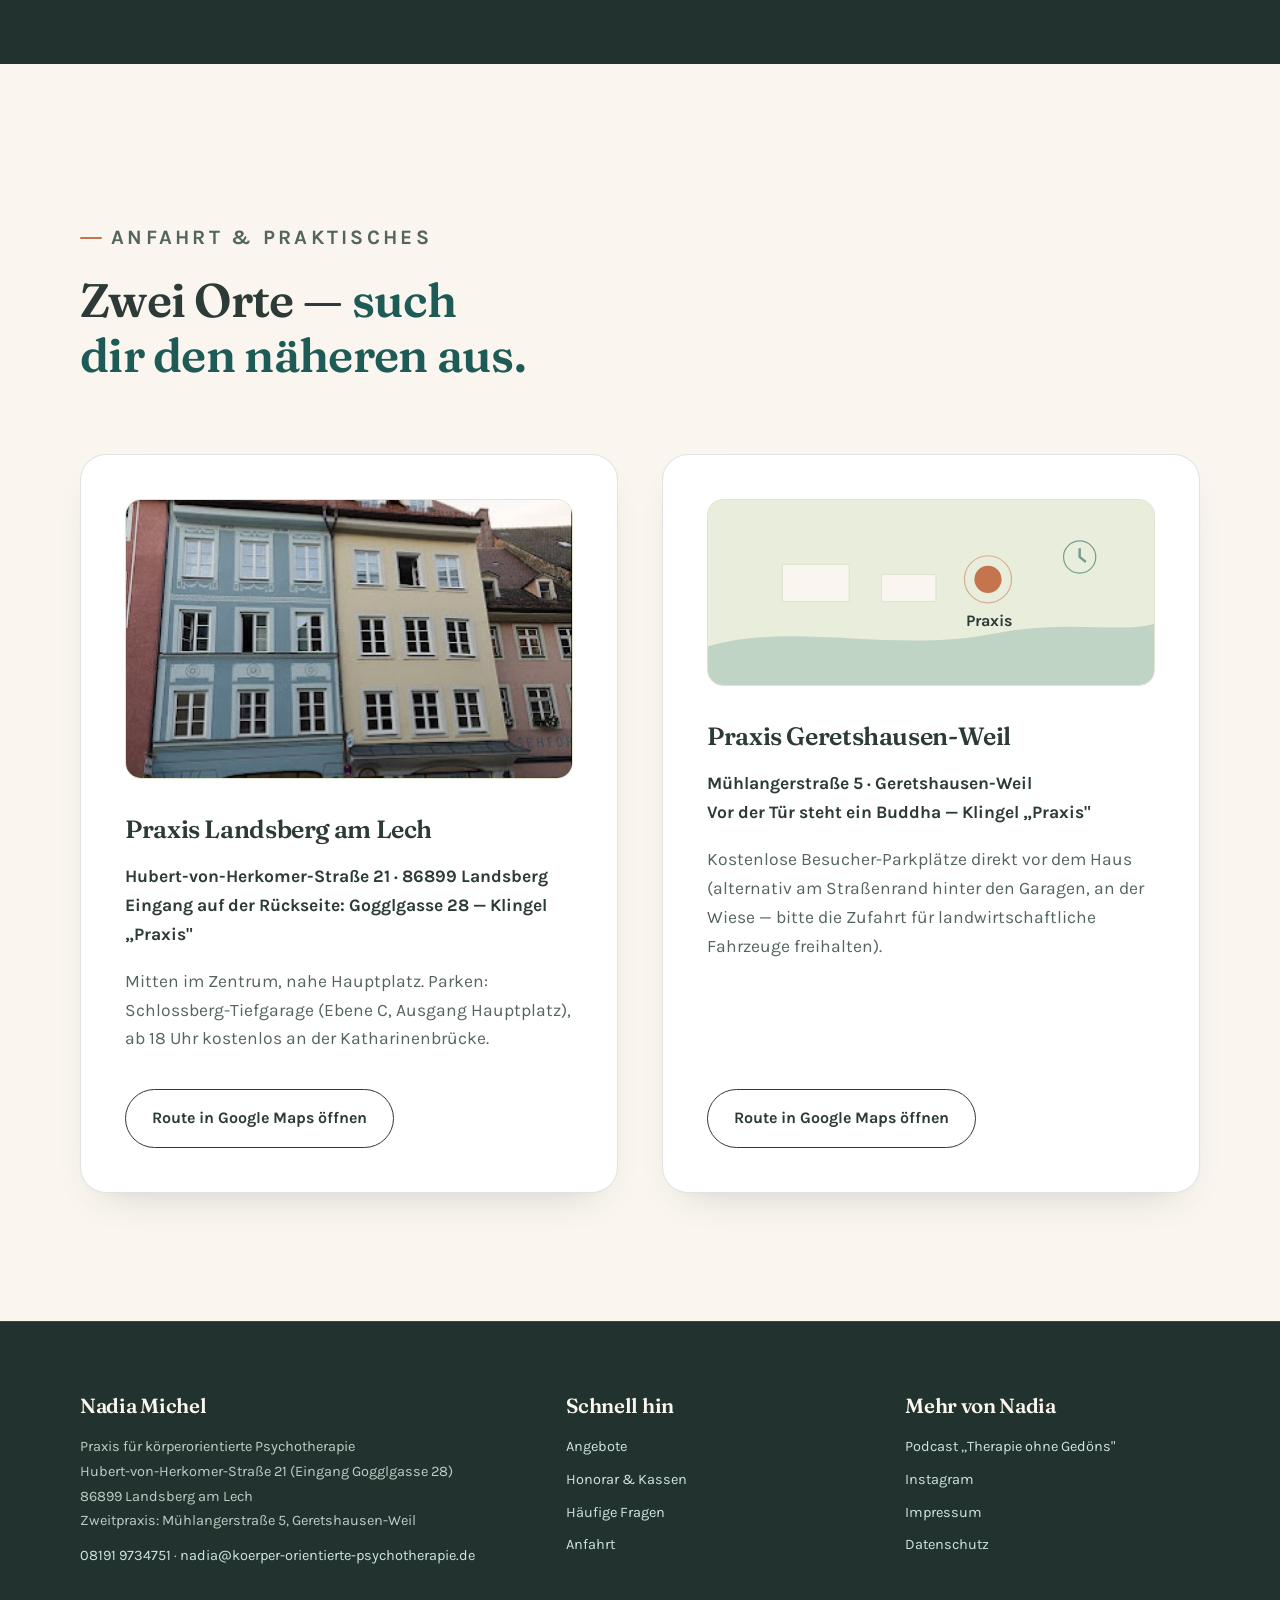
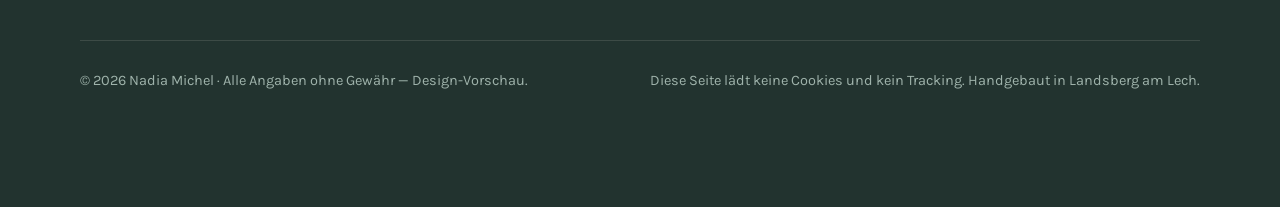
==== commit b7a06dff: "Runde 2: GESCHENK-Variante (Du/Nadia, ohne Preise) + 12 echte Kundenbilder (Hero-Porträt, Bild-Karte" ====
--- a/index.html
+++ b/index.html
@@ -36,6 +36,7 @@
   <link rel="preload" href="assets/fonts/karla-regular.woff2" as="font" type="font/woff2" crossorigin>
   <link rel="preload" href="assets/fonts/karla-700.woff2" as="font" type="font/woff2" crossorigin>
   <link rel="preload" href="assets/fonts/fraunces-italic.woff2" as="font" type="font/woff2" crossorigin>
+  <link rel="preload" as="image" imagesrcset="assets/hero-nadia-480.jpg 480w, assets/hero-nadia-700.jpg 700w" imagesizes="(max-width: 540px) 78vw, 360px">
   <link rel="stylesheet" href="assets/fonts.css">
   <script type="application/ld+json">
   {
@@ -158,12 +159,13 @@
   .hero-phone{margin-top:var(--space-2);font-size:var(--step-0);color:var(--ink-soft);}
   .hero-phone a{font-weight:700;white-space:nowrap;}
   .breath-stage{position:relative;display:grid;place-items:center;}
-  .breath{width:min(100%,460px);height:auto;}
+  .breath{width:min(100%,520px);height:auto;position:absolute;inset:0;margin:auto;z-index:0;}
   .breath .ring{transform-box:fill-box;transform-origin:center;}
   .js .breath .ring{animation:breathe 9s var(--ease) infinite;}
   .breath .r2{animation-delay:-3s !important;}
   .breath .r3{animation-delay:-6s !important;}
   @keyframes breathe{0%,100%{transform:scale(.96);opacity:.55;}50%{transform:scale(1.03);opacity:1;}}
+  .hero-portrait{position:relative;z-index:1;width:min(78%,360px);height:auto;border-radius:46% 46% 28px 28px / 38% 38% 28px 28px;box-shadow:var(--shadow-lift);border:5px solid var(--paper);}
 
   /* ═══ 4 · VERTRAUENSLEISTE ═══ */
   .trust{background:var(--sand);padding:var(--space-4) 0;border-block:1px solid var(--line);}
@@ -183,9 +185,10 @@
   /* ═══ 6 · LEISTUNGEN ═══ */
   .angebote{background:var(--sage);border-block:1px solid var(--sage-line);}
   .karten{display:grid;grid-template-columns:repeat(3,1fr);gap:var(--space-3);}
-  .karte{background:var(--paper);border:1px solid var(--line);border-radius:var(--radius-lg);padding:var(--space-4);display:flex;flex-direction:column;gap:var(--space-2);box-shadow:var(--shadow);transition:transform .3s var(--ease),box-shadow .3s var(--ease);}
+  .karte{background:var(--paper);border:1px solid var(--line);border-radius:var(--radius-lg);overflow:hidden;display:flex;flex-direction:column;box-shadow:var(--shadow);transition:transform .3s var(--ease),box-shadow .3s var(--ease);}
   .js .karte:hover{transform:translateY(-4px);box-shadow:var(--shadow-lift);}
-  .karte svg{width:40px;height:40px;}
+  .karte-bild{width:100%;height:auto;aspect-ratio:3/2;object-fit:cover;display:block;flex:none;}
+  .karte-body{padding:var(--space-3) var(--space-4) var(--space-4);display:flex;flex-direction:column;gap:var(--space-2);flex:1;}
   .karte h3{font-size:var(--step-2);}
   .karte p{color:var(--ink-soft);font-size:var(--step-0);flex-grow:1;}
   .karte .preis{font-size:var(--step--1);font-weight:700;color:var(--teal-deep);letter-spacing:.04em;text-transform:uppercase;border-top:1px dashed var(--line);padding-top:var(--space-2);}
@@ -205,8 +208,10 @@
   /* ═══ 8 · ÜBER ═══ */
   .ueber .wrap{display:grid;grid-template-columns:.9fr 1.1fr;gap:var(--space-5);align-items:start;}
   .ueber-figur{position:sticky;top:calc(var(--nav-h) + 20px);}
-  .ueber-figur .rahmen{background:linear-gradient(160deg,var(--sage),var(--sand));border:1px solid var(--line);border-radius:var(--radius-lg);padding:var(--space-4);box-shadow:var(--shadow);}
-  .ueber-figur svg{width:100%;height:auto;}
+  .ueber-figur .rahmen{background:linear-gradient(160deg,var(--sage),var(--sand));border:1px solid var(--line);border-radius:var(--radius-lg);padding:12px;box-shadow:var(--shadow);}
+  .ueber-figur .rahmen > img{width:100%;height:auto;border-radius:14px;display:block;}
+  .ueber-galerie{display:grid;grid-template-columns:repeat(3,1fr);gap:10px;margin-top:10px;}
+  .ueber-galerie img{width:100%;height:auto;border-radius:10px;display:block;}
   .ueber-figur figcaption{margin-top:var(--space-2);font-size:var(--step--1);color:var(--ink-soft);text-align:center;}
   .ueber-text h2{font-size:var(--step-4);margin-top:var(--space-2);}
   .ueber-text p{margin-top:var(--space-3);color:var(--ink-soft);line-height:var(--lh-relaxed);}
@@ -413,20 +418,16 @@
       <p class="hero-phone">Oder direkt: <a href="tel:+4981919734751">08191 9734751</a> · Termine meist kurzfristig, auch abends &amp; am Wochenende.</p>
     </div>
     <div class="breath-stage reveal">
-      <!-- Atemkreise: das Markenmotiv — außen positioniert, innen animiert (SVG-transform-Regel) -->
-      <svg class="breath" viewBox="0 0 520 520" role="img" aria-label="Ruhige, konzentrische Kreise — wie ein langsamer Atem">
+      <!-- Atemkreise (Markenmotiv) als Bühne hinter dem Porträt — außen positioniert, innen animiert (SVG-transform-Regel) -->
+      <svg class="breath" viewBox="0 0 520 520" aria-hidden="true" focusable="false">
         <g transform="translate(260 260)">
-          <g class="ring r1"><circle r="238" fill="none" stroke="#2f7a74" stroke-width="1.6" opacity=".35"/></g>
-          <g class="ring r2"><circle r="178" fill="none" stroke="#c4754e" stroke-width="1.4" opacity=".4"/></g>
-          <g class="ring r3"><circle r="120" fill="none" stroke="#2f7a74" stroke-width="1.8" opacity=".55"/></g>
-          <circle r="64" fill="#e9eddc"/>
-          <g transform="translate(0 6)">
-            <path d="M0,-34 C14,-16 14,4 0,22 C-14,4 -14,-16 0,-34 Z" fill="#2f7a74" opacity=".85"/>
-            <path d="M-26,-12 C-8,-12 4,0 8,18 C-12,20 -26,6 -26,-12 Z" fill="#1e5b56" opacity=".6"/>
-            <path d="M26,-12 C8,-12 -4,0 -8,18 C12,20 26,6 26,-12 Z" fill="#1e5b56" opacity=".6"/>
-          </g>
+          <g class="ring r1"><circle r="252" fill="none" stroke="#2f7a74" stroke-width="1.6" opacity=".35"/></g>
+          <g class="ring r2"><circle r="206" fill="none" stroke="#c4754e" stroke-width="1.4" opacity=".4"/></g>
+          <g class="ring r3"><circle r="160" fill="none" stroke="#2f7a74" stroke-width="1.8" opacity=".5"/></g>
         </g>
       </svg>
+      <!-- HIER: Hero-Porträt tauschen (Quelle: Altseite — Porträt-Serie, Rechte-Klärung läuft, s. OFFENE-FRAGEN) -->
+      <img class="hero-portrait" src="assets/hero-nadia-700.jpg" srcset="assets/hero-nadia-480.jpg 480w, assets/hero-nadia-700.jpg 700w" sizes="(max-width: 540px) 78vw, 360px" width="700" height="875" fetchpriority="high" decoding="async" alt="Nadia Michel lächelt freundlich in die Kamera — aufgenommen in ihrer Praxis">
     </div>
   </div>
 </section>
@@ -473,40 +474,52 @@
     </div>
     <div class="karten">
       <article class="karte reveal">
-        <svg viewBox="0 0 48 48" fill="none" stroke="#1e5b56" stroke-width="2" aria-hidden="true"><circle cx="24" cy="24" r="19" opacity=".35"/><circle cx="24" cy="24" r="12" opacity=".6"/><circle cx="24" cy="24" r="5" fill="#1e5b56" stroke="none"/></svg>
-        <h3>Körperpsychotherapie</h3>
-        <p>Einzelbegleitung, die deinen Körper bewusst einbezieht: Wahrnehmen, was sich zeigt — bei alten Mustern, Stress und psychosomatischen Themen.</p>
-        <p class="preis">Sitzung (90 Min.) · 140 €</p>
+        <img class="karte-bild" src="assets/karte-koerper-640.jpg" width="640" height="427" loading="lazy" decoding="async" alt="Nadia in einer Yoga-Haltung vor dem weißen Kamin ihrer Praxis">
+        <div class="karte-body">
+          <h3>Körperpsychotherapie</h3>
+          <p>Einzelbegleitung, die deinen Körper bewusst einbezieht: Wahrnehmen, was sich zeigt — bei alten Mustern, Stress und psychosomatischen Themen.</p>
+          <p class="preis">Sitzung (90 Min.) · 140 €</p>
+        </div>
       </article>
       <article class="karte reveal">
-        <svg viewBox="0 0 48 48" fill="none" stroke="#1e5b56" stroke-width="2" aria-hidden="true"><circle cx="18" cy="24" r="11"/><circle cx="30" cy="24" r="11"/></svg>
-        <h3>Paartherapie</h3>
-        <p>Ein neutraler Raum, in dem beide gehört werden: wiederkehrende Konflikte verstehen, Verletzungen ansprechen, neue Wege im Miteinander erkunden — auch traumasensibel.</p>
-        <p class="preis">Erstgespräch 120 € · Folgetermin (2 Std.) 180 €</p>
+        <img class="karte-bild" src="assets/karte-paar-640.jpg" width="640" height="427" loading="lazy" decoding="async" alt="Nadia im Gespräch am Tisch in ihrer hellen Praxis">
+        <div class="karte-body">
+          <h3>Paartherapie</h3>
+          <p>Ein neutraler Raum, in dem beide gehört werden: wiederkehrende Konflikte verstehen, Verletzungen ansprechen, neue Wege im Miteinander erkunden — auch traumasensibel.</p>
+          <p class="preis">Erstgespräch 120 € · Folgetermin (2 Std.) 180 €</p>
+        </div>
       </article>
       <article class="karte reveal">
-        <svg viewBox="0 0 48 48" fill="none" stroke="#1e5b56" stroke-width="2" aria-hidden="true"><path d="M24 40c-8-6-14-11.5-14-18A8 8 0 0 1 24 15a8 8 0 0 1 14 7c0 6.5-6 12-14 18Z"/></svg>
-        <h3>Sexualtherapie &amp; -beratung</h3>
-        <p>Über Sexualität zu sprechen fällt vielen schwer — dabei gehört sie zu Lebendigkeit und Beziehung. Hier hat sie einen ruhigen, unaufgeregten Platz: allein oder als Paar.</p>
-        <p class="preis">Sitzung (90 Min.) · 140 €</p>
+        <img class="karte-bild" src="assets/karte-sexual-640.jpg" width="640" height="427" loading="lazy" decoding="async" alt="Geschützte Gesprächsecke der Praxis mit Sofa und warmem Licht">
+        <div class="karte-body">
+          <h3>Sexualtherapie &amp; -beratung</h3>
+          <p>Über Sexualität zu sprechen fällt vielen schwer — dabei gehört sie zu Lebendigkeit und Beziehung. Hier hat sie einen ruhigen, unaufgeregten Platz: allein oder als Paar.</p>
+          <p class="preis">Sitzung (90 Min.) · 140 €</p>
+        </div>
       </article>
       <article class="karte reveal">
-        <svg viewBox="0 0 48 48" fill="none" stroke="#1e5b56" stroke-width="2" aria-hidden="true"><path d="M10 30c4-1 6-9 9-9s4 6 7 6 4-12 8-12" opacity=".55"/><path d="M8 38h32M24 38v-6"/></svg>
-        <h3>Traumatherapie</h3>
-        <p>Was zu viel war, darf in deinem Tempo verarbeitet werden — körperorientiert und behutsam, unter anderem mit EMDR und NARM (Bindungstrauma).</p>
-        <p class="preis">Sitzung (90 Min.) · 140 €</p>
+        <img class="karte-bild" src="assets/karte-trauma-640.jpg" width="640" height="427" loading="lazy" decoding="async" alt="Nadia sitzt ruhig in einem Sessel ihrer Praxis — behutsame Atmosphäre">
+        <div class="karte-body">
+          <h3>Traumatherapie</h3>
+          <p>Was zu viel war, darf in deinem Tempo verarbeitet werden — körperorientiert und behutsam, unter anderem mit EMDR und NARM (Bindungstrauma).</p>
+          <p class="preis">Sitzung (90 Min.) · 140 €</p>
+        </div>
       </article>
       <article class="karte reveal">
-        <svg viewBox="0 0 48 48" fill="none" stroke="#1e5b56" stroke-width="2" aria-hidden="true"><path d="M8 24c5-10 11-10 16 0s11 10 16 0" opacity=".8"/><path d="M8 33c5-7 11-7 16 0s11 7 16 0" opacity=".4"/></svg>
-        <h3>Atemtherapie</h3>
-        <p>Dein Atem ist der direkteste Draht zu deinem Nervensystem. Schlicht, kraftvoll, ohne Gedöns — einzeln oder in der Atemgruppe.</p>
-        <p class="preis">Sitzung (2 Std.) · 180 €</p>
+        <img class="karte-bild" src="assets/karte-atem-640.jpg" width="640" height="427" loading="lazy" decoding="async" alt="Nadia sitzt mit geschlossenen Augen in Meditationshaltung">
+        <div class="karte-body">
+          <h3>Atemtherapie</h3>
+          <p>Dein Atem ist der direkteste Draht zu deinem Nervensystem. Schlicht, kraftvoll, ohne Gedöns — einzeln oder in der Atemgruppe.</p>
+          <p class="preis">Sitzung (2 Std.) · 180 €</p>
+        </div>
       </article>
       <article class="karte reveal">
-        <svg viewBox="0 0 48 48" fill="none" stroke="#1e5b56" stroke-width="2" aria-hidden="true"><rect x="7" y="9" width="25" height="30" rx="3"/><path d="m32 19 9-5v20l-9-5"/></svg>
-        <h3>Online &amp; English</h3>
-        <p>Videosprechstunde oder Telefonsitzung, wenn der Weg zu weit ist — flexibel und diskret. Therapy sessions in English, too.</p>
-        <p class="preis">Online-Sitzung · 100 € / Std.</p>
+        <img class="karte-bild" src="assets/praxis-landsberg-860.jpg" width="860" height="645" loading="lazy" decoding="async" alt="Heller, ruhiger Flur der Praxis mit Holzbildern und Korbsessel">
+        <div class="karte-body">
+          <h3>Online &amp; English</h3>
+          <p>Videosprechstunde oder Telefonsitzung, wenn der Weg zu weit ist — flexibel und diskret. Therapy sessions in English, too.</p>
+          <p class="preis">Online-Sitzung · 100 € / Std.</p>
+        </div>
       </article>
     </div>
     <div class="weitere reveal">
@@ -535,10 +548,15 @@
   <div class="wrap">
     <figure class="ueber-figur reveal">
       <div class="rahmen">
-        <!-- HIER: Foto tauschen — Original der Altseite (/kontakt/), Fotografen-Frage in OFFENE-FRAGEN -->
-        <img src="assets/praxis-landsberg-860.jpg" srcset="assets/praxis-landsberg-480.jpg 480w, assets/praxis-landsberg-860.jpg 860w" sizes="(max-width: 900px) 86vw, 430px" width="860" height="645" loading="lazy" decoding="async" alt="Heller, ruhiger Flur der Praxis in Landsberg: Holzbilder, Kommode und Korbsessel" style="border-radius:12px">
-      </div>
-      <figcaption>Die Praxis in Landsberg — ruhige Räume mitten im Zentrum. (Nadias Porträt ergänzen wir nach Foto-Freigabe.)</figcaption>
+        <!-- HIER: Fotos tauschen — Originale der Altseite, Rechte-Klärung s. OFFENE-FRAGEN -->
+        <img src="assets/ueber-nadia-860.jpg" width="860" height="645" loading="lazy" decoding="async" alt="Nadia Michel lacht herzlich — in ihrer Praxis vor goldenen Wandbildern">
+        <div class="ueber-galerie">
+          <img src="assets/galerie-peru-400.jpg" width="400" height="400" loading="lazy" decoding="async" alt="Nadia in einer Yoga-Haltung hoch über einem Bergtal">
+          <img src="assets/galerie-lama-400.jpg" width="400" height="400" loading="lazy" decoding="async" alt="Nadia füttert lachend ein Lama">
+          <img src="assets/galerie-schnee-400.jpg" width="400" height="400" loading="lazy" decoding="async" alt="Nadia bei einem Winterspaziergang durch tiefen Schnee">
+        </div>
+      </div>
+      <figcaption>Nadia — und ein paar Stationen ihres Weges.</figcaption>
     </figure>
     <div class="ueber-text">
       <p class="eyebrow reveal">Über mich</p>
@@ -725,15 +743,7 @@
     <div class="anfahrt-grid">
       <div class="ort reveal">
         <div class="karte-svg">
-          <svg viewBox="0 0 360 150" role="img" aria-label="Stilisierte Karte: Praxis Landsberg nahe Hauptplatz, am Lech">
-            <rect width="360" height="150" fill="#e9eddc"/>
-            <path d="M40,160 C60,110 50,70 80,20 L110,20 C85,70 95,110 75,160 Z" fill="#2f7a74" opacity=".3"/>
-            <path d="M120 40h70v26h-70zM150 80h80v22h-80zM120 116h64v20h-64z" fill="#faf6ef" stroke="#dfe5cf"/>
-            <circle cx="262" cy="78" r="11" fill="#c4754e"/>
-            <circle cx="262" cy="78" r="19" fill="none" stroke="#c4754e" opacity=".5"/>
-            <text x="244" y="116" font-family="Karla,Arial" font-size="13" font-weight="700" fill="#2c3b37">Praxis</text>
-            <text x="56" y="28" font-family="Karla,Arial" font-size="12" fill="#1e5b56" opacity=".8">Lech</text>
-          </svg>
+          <img src="assets/anfahrt-landsberg-760.jpg" width="760" height="475" loading="lazy" decoding="async" alt="Bunte Altstadthäuser in Landsberg — die Praxis von der Hubert-von-Herkomer-Straße aus gesehen" style="display:block;width:100%;height:auto">
         </div>
         <h3>Praxis Landsberg am Lech</h3>
         <p class="adresse">Hubert-von-Herkomer-Straße 21 · 86899 Landsberg<br>Eingang auf der Rückseite: <b>Gogglgasse 28</b> — Klingel „Praxis"</p>
